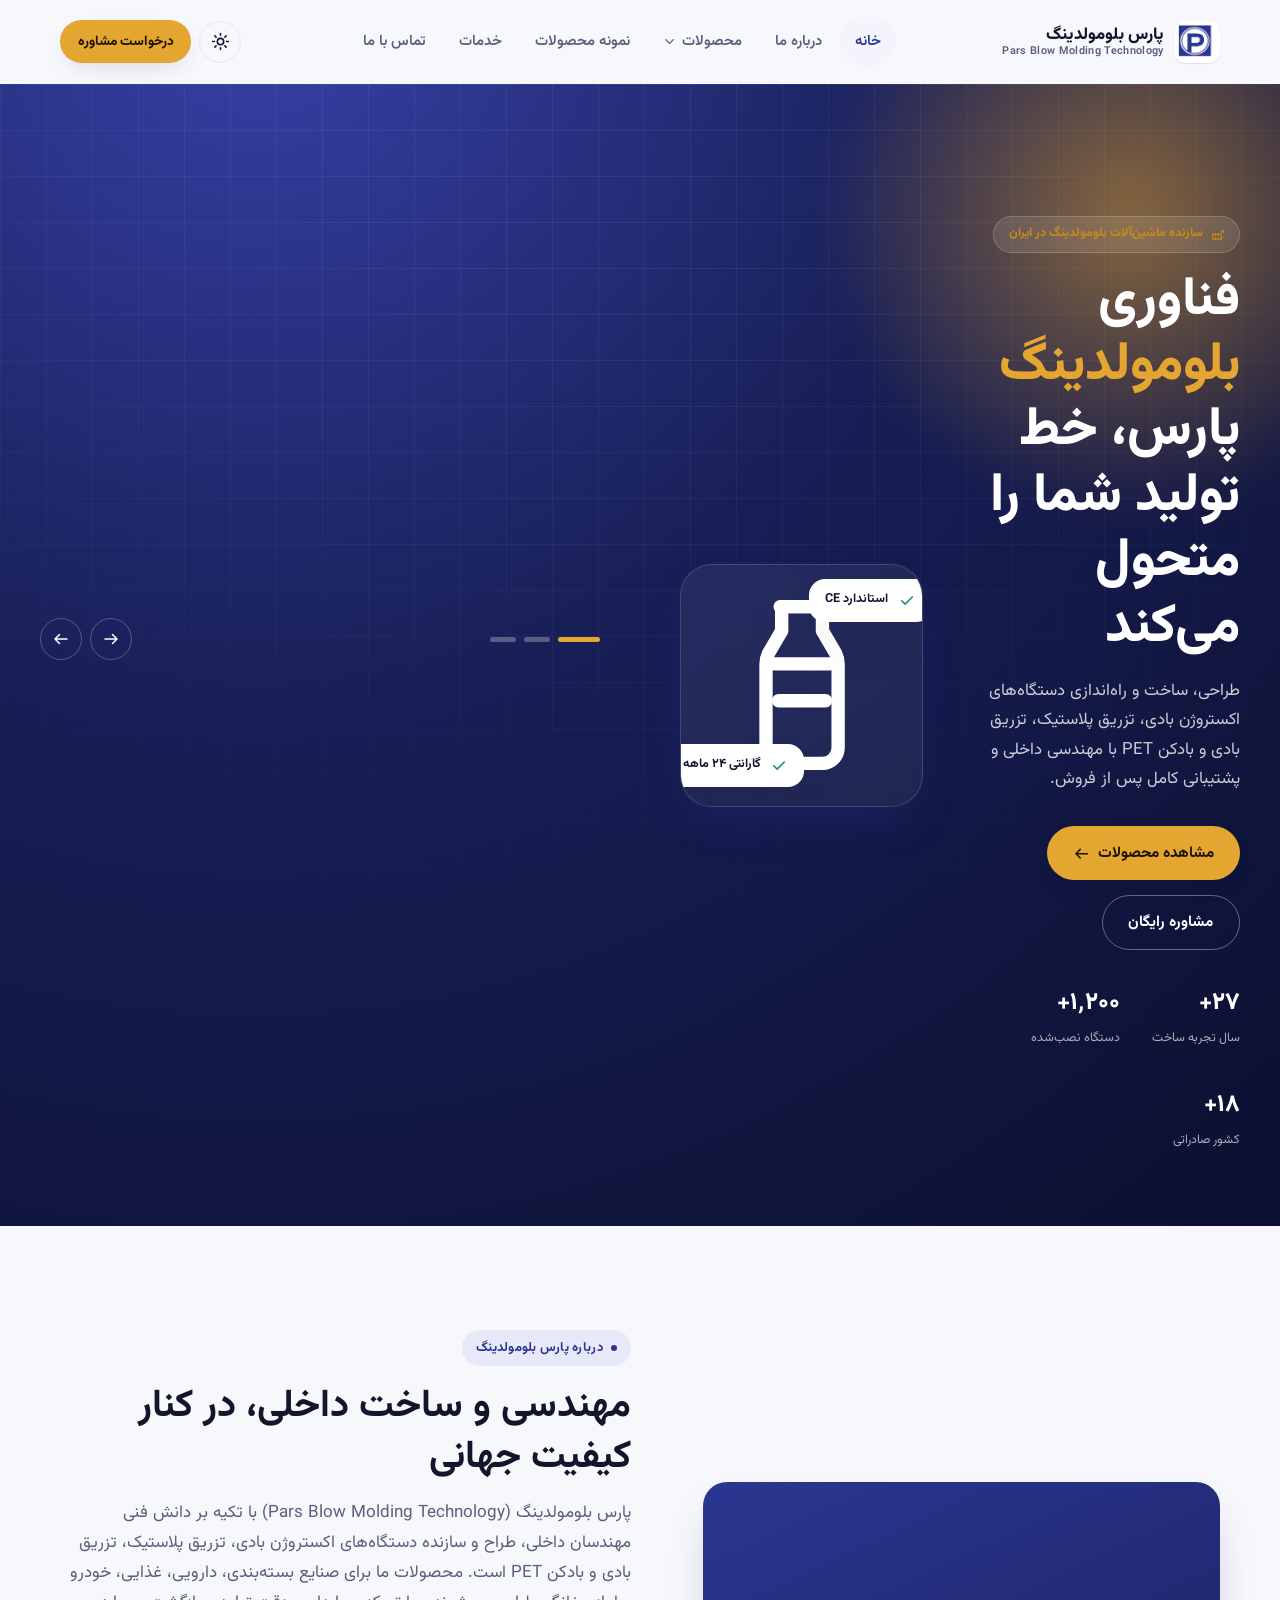
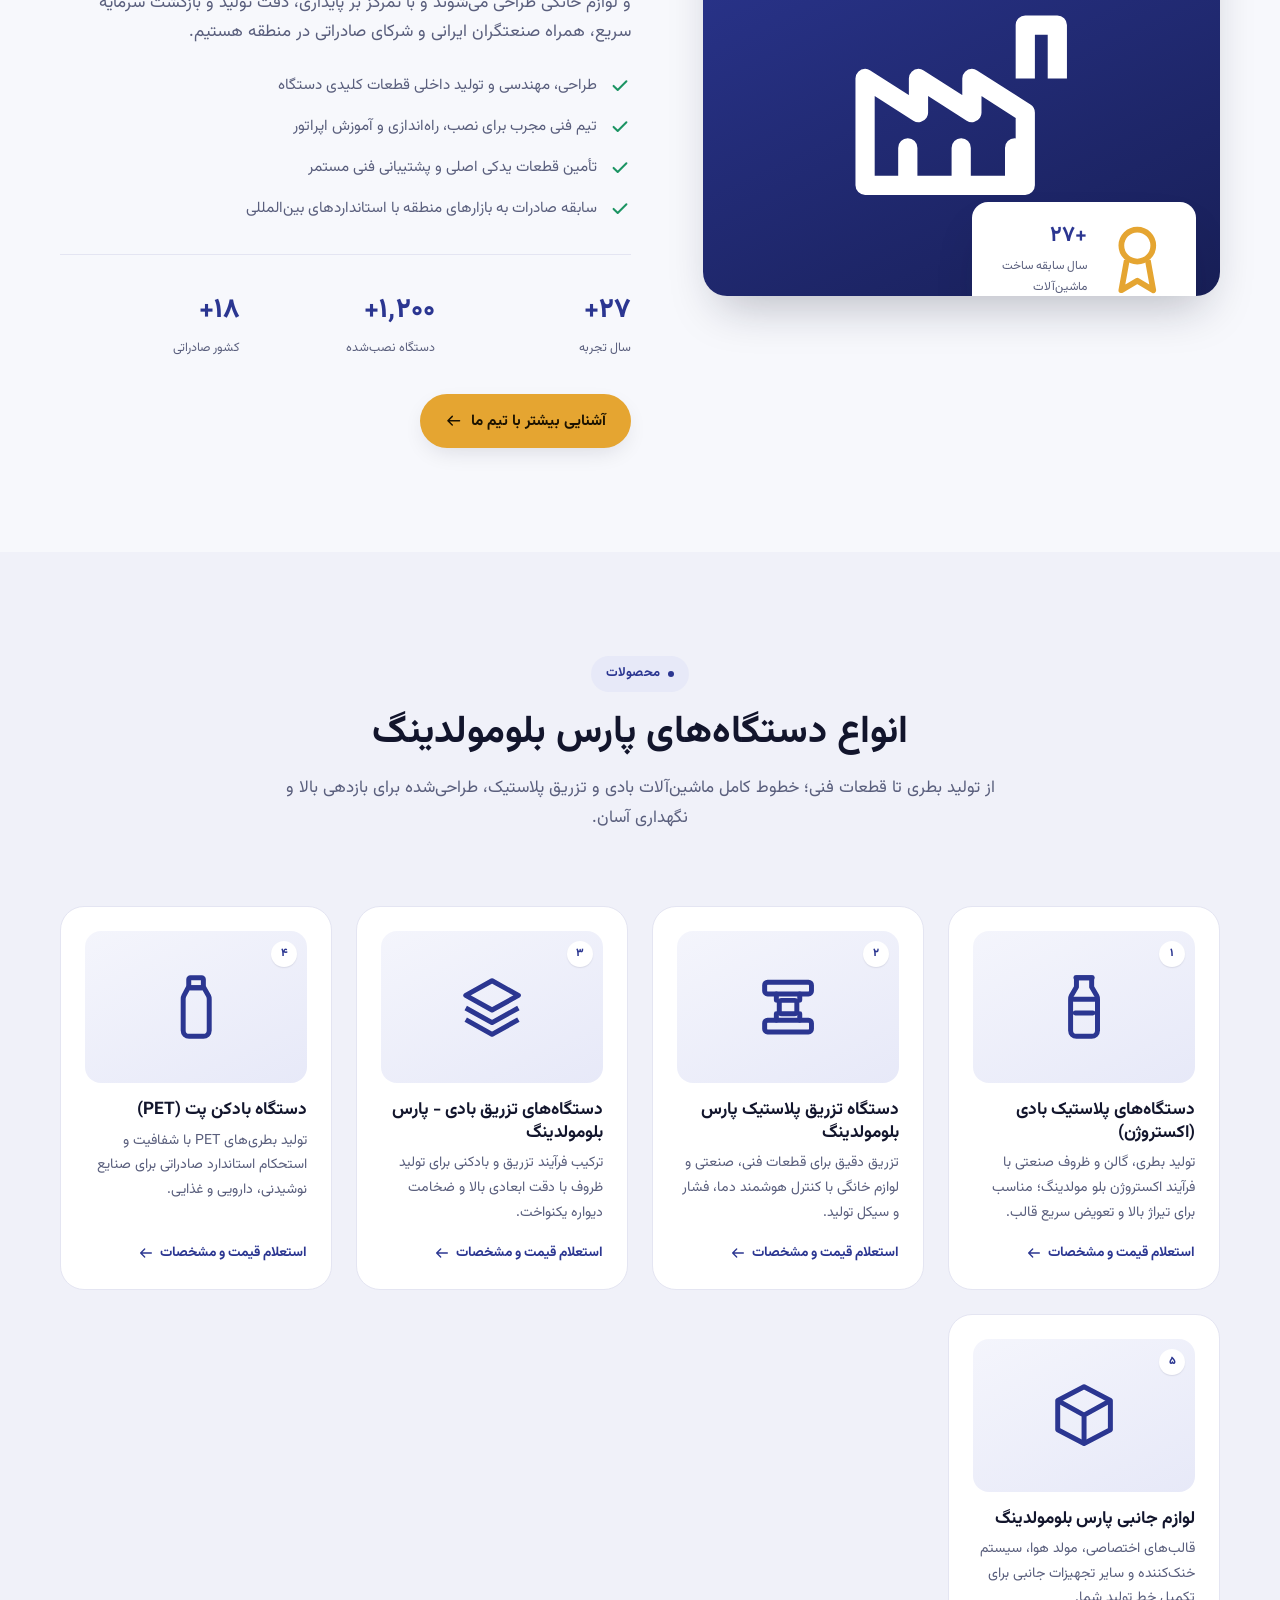
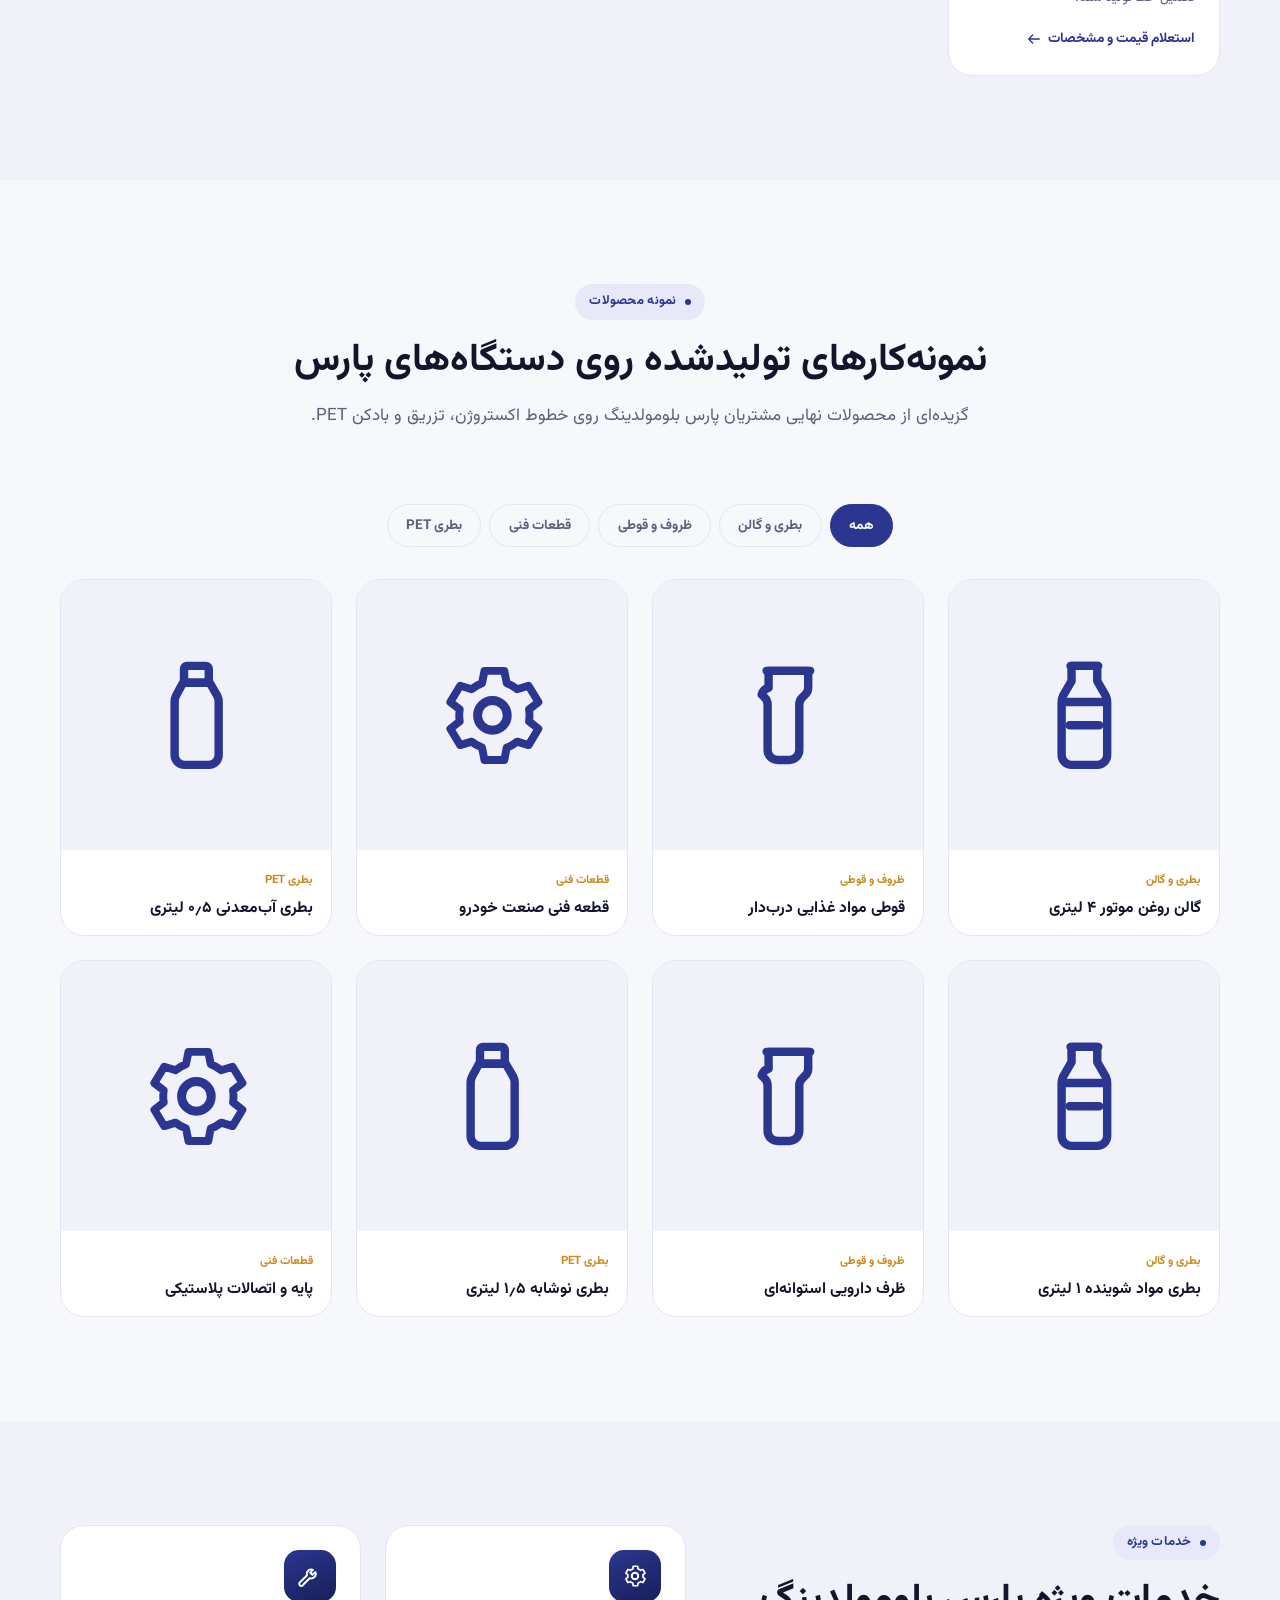
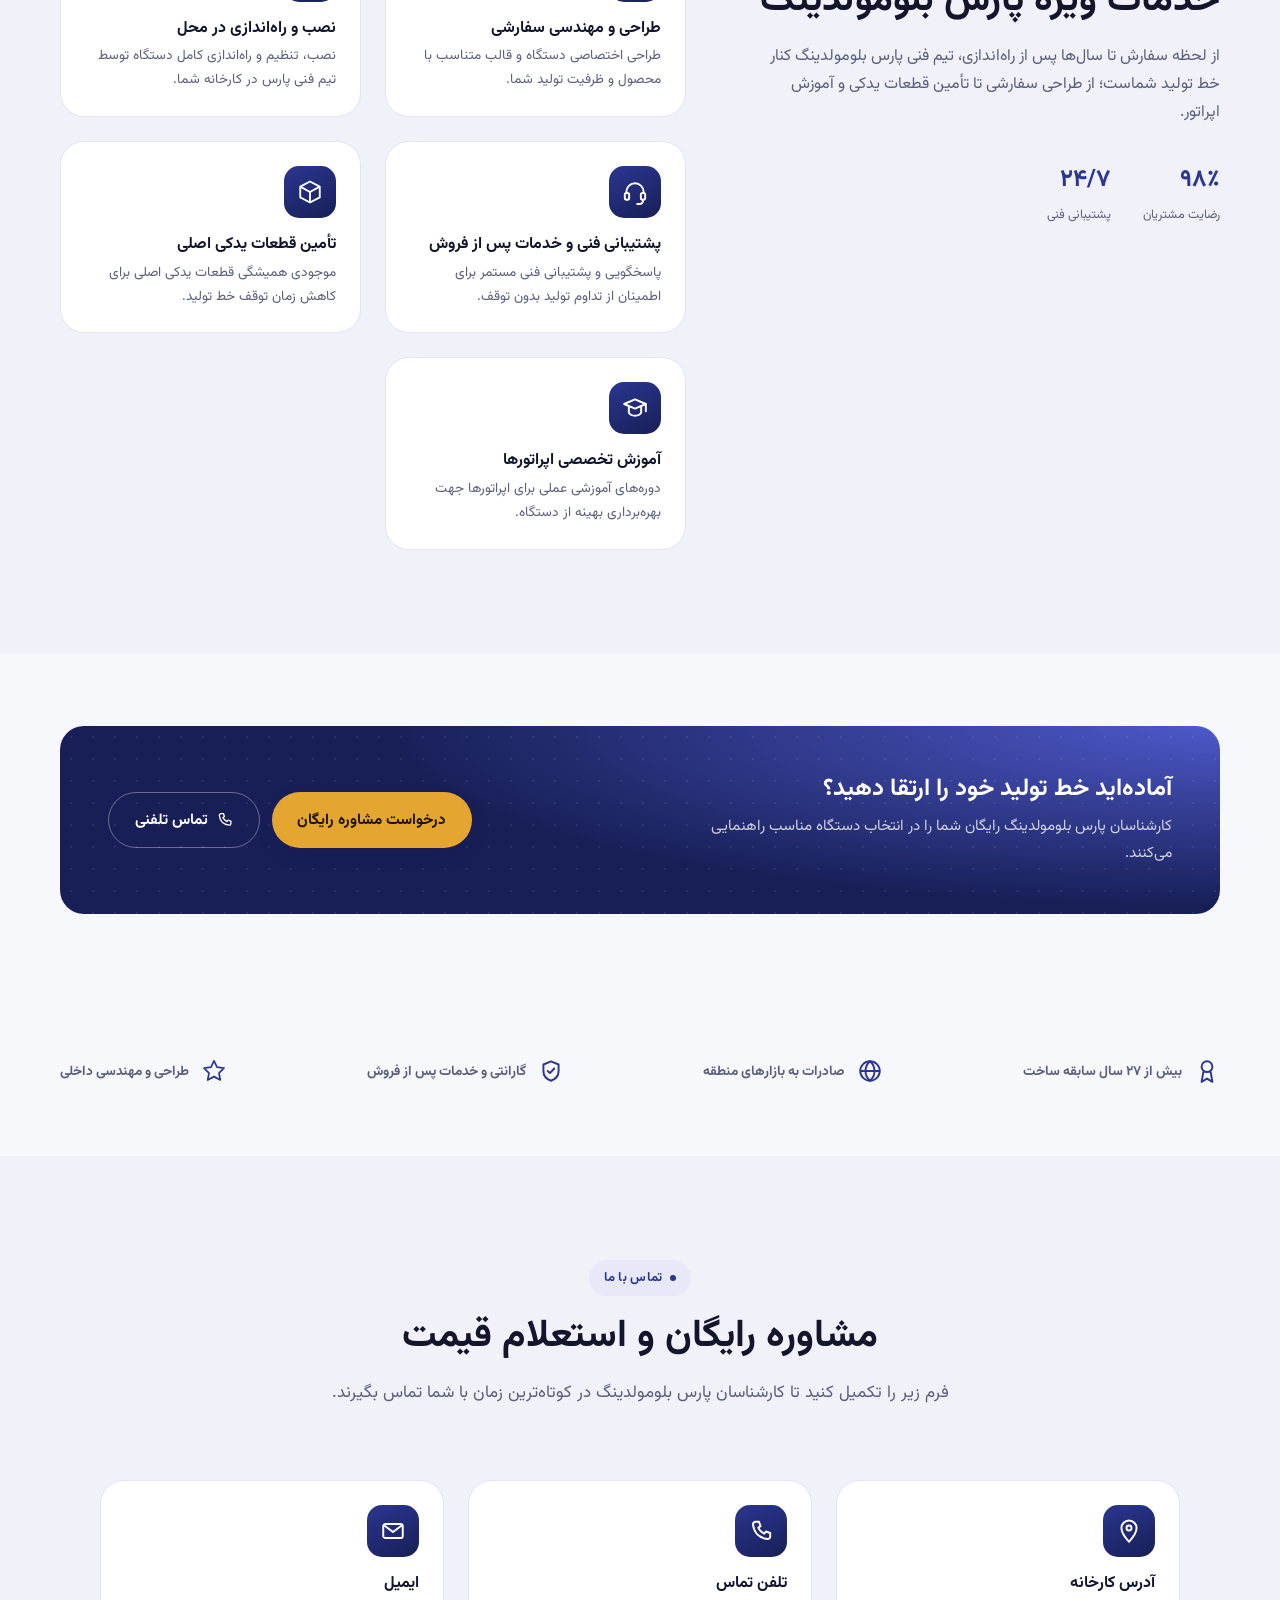
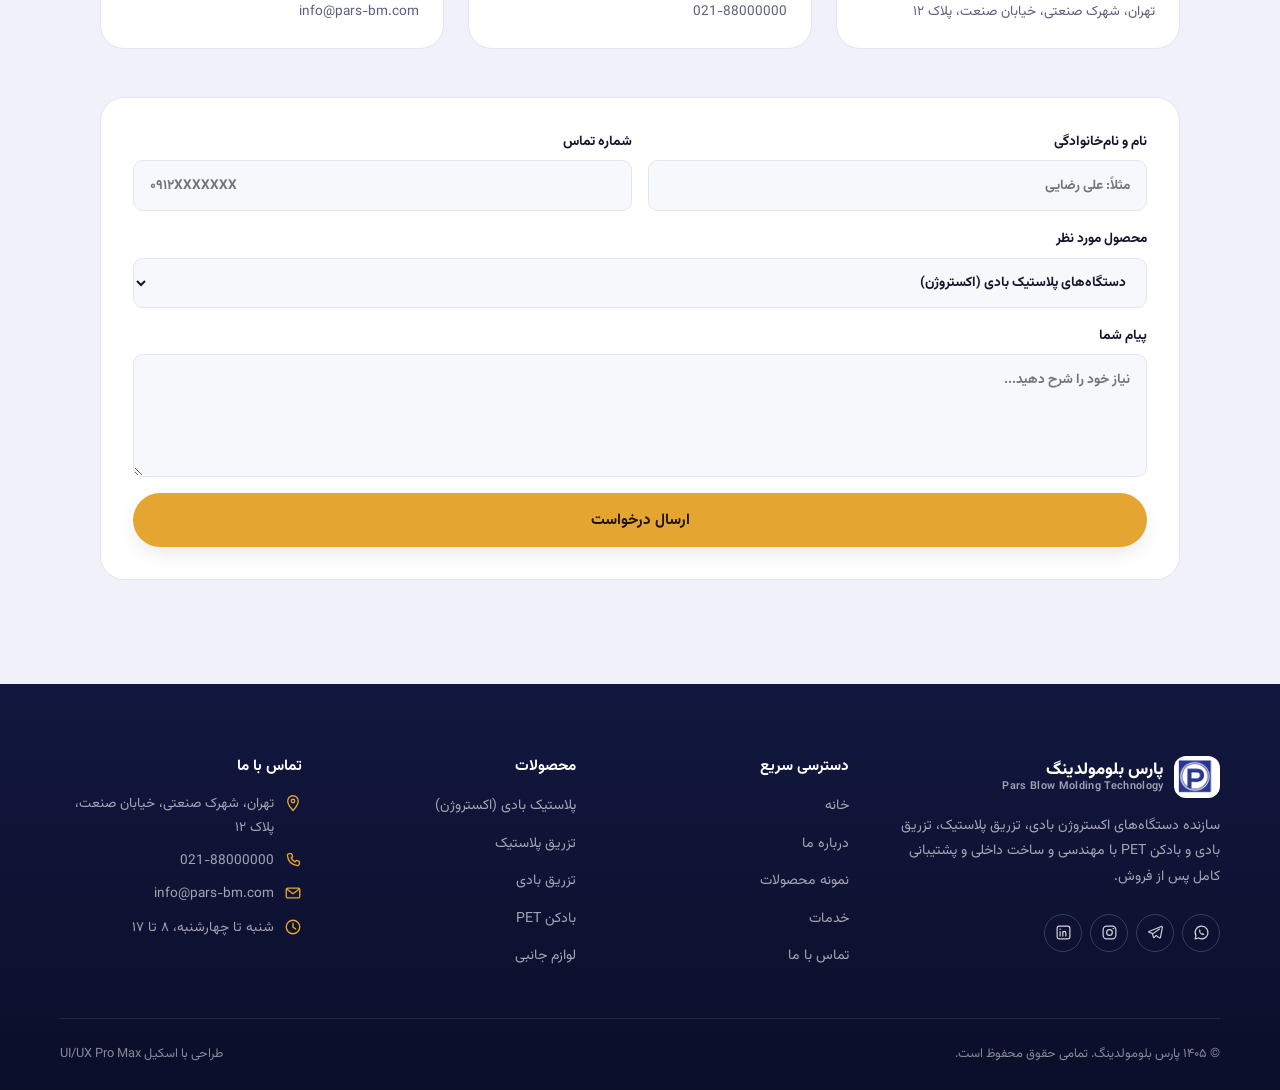
==== index.html @ ebbc3ecf "Build Pars Blow Molding corporate site with ui-ux-pro-max skill RTL corporate template for an inject" ====
<!doctype html>
<html lang="fa" dir="rtl">
<head>
<meta charset="UTF-8">
<meta name="viewport" content="width=device-width, initial-scale=1, viewport-fit=cover">
<title>پارس بلومولدینگ | سازنده دستگاه‌های تزریق و بادی پلاستیک</title>
<meta name="description" content="پارس بلومولدینگ (Pars Blow Molding Technology) سازنده دستگاه‌های اکستروژن بادی، تزریق پلاستیک، تزریق بادی، بادکن PET و لوازم جانبی برای صنایع بسته‌بندی پلاستیک.">
<meta name="theme-color" content="#f7f8fc">
<link rel="icon" type="image/png" href="assets/img/pars-icon.png">
<link rel="apple-touch-icon" href="assets/img/pars-icon.png">
<link rel="preload" as="font" href="assets/fonts/Vazirmatn-Regular.woff2" type="font/woff2" crossorigin>
<link rel="preload" as="font" href="assets/fonts/Vazirmatn-Bold.woff2" type="font/woff2" crossorigin>
<link rel="stylesheet" href="assets/css/style.css">
<script>
  try {
    var t = localStorage.getItem("pars-bm-theme");
    if (t === "dark" || t === "light") document.documentElement.setAttribute("data-theme", t);
  } catch (e) {}
</script>
</head>
<body>
<a class="skip-link" href="#main">رفتن به محتوای اصلی</a>

<!-- ============================= ICON SPRITE ============================= -->
<svg style="display:none" aria-hidden="true">
  <symbol id="i-chevron-down" viewBox="0 0 24 24"><path d="M6 9l6 6 6-6" fill="none" stroke="currentColor" stroke-width="2" stroke-linecap="round" stroke-linejoin="round"/></symbol>
  <symbol id="i-menu" viewBox="0 0 24 24"><path d="M4 6h16M4 12h16M4 18h16" fill="none" stroke="currentColor" stroke-width="2" stroke-linecap="round"/></symbol>
  <symbol id="i-close" viewBox="0 0 24 24"><path d="M6 6l12 12M18 6L6 18" fill="none" stroke="currentColor" stroke-width="2" stroke-linecap="round"/></symbol>
  <symbol id="i-sun" viewBox="0 0 24 24"><circle cx="12" cy="12" r="4" fill="none" stroke="currentColor" stroke-width="2"/><path d="M12 2v2.2M12 19.8V22M4.9 4.9l1.5 1.5M17.6 17.6l1.5 1.5M2 12h2.2M19.8 12H22M4.9 19.1l1.5-1.5M17.6 6.4l1.5-1.5" stroke="currentColor" stroke-width="2" stroke-linecap="round"/></symbol>
  <symbol id="i-moon" viewBox="0 0 24 24"><path d="M20 14.3A8.4 8.4 0 1 1 9.7 4a7 7 0 0 0 10.3 10.3z" fill="none" stroke="currentColor" stroke-width="2" stroke-linejoin="round"/></symbol>
  <symbol id="i-phone" viewBox="0 0 24 24"><path d="M7 3.5h3.2l1.3 4-2 1.6a12.5 12.5 0 0 0 5.4 5.4l1.6-2 4 1.3V17c0 1.4-1.2 2.6-2.7 2.4C10.5 18.5 5.5 13.5 4.6 6.2 4.4 4.7 5.6 3.5 7 3.5z" fill="none" stroke="currentColor" stroke-width="1.8" stroke-linecap="round" stroke-linejoin="round"/></symbol>
  <symbol id="i-mail" viewBox="0 0 24 24"><rect x="3" y="5.5" width="18" height="13" rx="2" fill="none" stroke="currentColor" stroke-width="1.8"/><path d="M4 7l8 6 8-6" fill="none" stroke="currentColor" stroke-width="1.8" stroke-linecap="round" stroke-linejoin="round"/></symbol>
  <symbol id="i-pin" viewBox="0 0 24 24"><path d="M12 22s7-7.6 7-12.7A7 7 0 0 0 5 9.3C5 14.4 12 22 12 22z" fill="none" stroke="currentColor" stroke-width="1.8" stroke-linejoin="round"/><circle cx="12" cy="9.3" r="2.3" fill="none" stroke="currentColor" stroke-width="1.8"/></symbol>
  <symbol id="i-arrow-fwd" viewBox="0 0 24 24"><path d="M20 12H4M10 6l-6 6 6 6" fill="none" stroke="currentColor" stroke-width="2" stroke-linecap="round" stroke-linejoin="round"/></symbol>
  <symbol id="i-check" viewBox="0 0 24 24"><path d="M5 13l4.5 4.5L19 8" fill="none" stroke="currentColor" stroke-width="2.2" stroke-linecap="round" stroke-linejoin="round"/></symbol>
  <symbol id="i-home" viewBox="0 0 24 24"><path d="M4 11.5 12 4l8 7.5" fill="none" stroke="currentColor" stroke-width="1.8" stroke-linecap="round" stroke-linejoin="round"/><path d="M6 10v9a1 1 0 0 0 1 1h3v-6h4v6h3a1 1 0 0 0 1-1v-9" fill="none" stroke="currentColor" stroke-width="1.8" stroke-linejoin="round"/></symbol>
  <symbol id="i-grid" viewBox="0 0 24 24"><rect x="3" y="3" width="8" height="8" rx="1.6" fill="none" stroke="currentColor" stroke-width="1.8"/><rect x="13" y="3" width="8" height="8" rx="1.6" fill="none" stroke="currentColor" stroke-width="1.8"/><rect x="3" y="13" width="8" height="8" rx="1.6" fill="none" stroke="currentColor" stroke-width="1.8"/><rect x="13" y="13" width="8" height="8" rx="1.6" fill="none" stroke="currentColor" stroke-width="1.8"/></symbol>
  <symbol id="i-gallery" viewBox="0 0 24 24"><rect x="3" y="4.5" width="18" height="15" rx="2" fill="none" stroke="currentColor" stroke-width="1.8"/><circle cx="8.5" cy="9.5" r="1.6" fill="none" stroke="currentColor" stroke-width="1.8"/><path d="M21 15.5l-5-4.5a2 2 0 0 0-2.7 0L5 19" fill="none" stroke="currentColor" stroke-width="1.8" stroke-linecap="round" stroke-linejoin="round"/></symbol>
  <symbol id="i-wrench" viewBox="0 0 24 24"><path d="M14.7 6.3a4 4 0 0 0-5.4 5l-6 6a2 2 0 1 0 2.6 2.6l6-6a4 4 0 0 0 5-5.5l-2.7 2.6-2-2 2.5-2.7z" fill="none" stroke="currentColor" stroke-width="1.8" stroke-linejoin="round"/></symbol>
  <symbol id="i-headset" viewBox="0 0 24 24"><path d="M4 13v-1a8 8 0 0 1 16 0v1" fill="none" stroke="currentColor" stroke-width="1.8" stroke-linecap="round"/><rect x="2.6" y="13" width="4" height="6.2" rx="1.6" fill="none" stroke="currentColor" stroke-width="1.8"/><rect x="17.4" y="13" width="4" height="6.2" rx="1.6" fill="none" stroke="currentColor" stroke-width="1.8"/><path d="M19.4 19.2v.8a3 3 0 0 1-3 3H14" fill="none" stroke="currentColor" stroke-width="1.8" stroke-linecap="round"/></symbol>
  <symbol id="i-shield" viewBox="0 0 24 24"><path d="M12 3.2 19 6v6c0 4.6-3 7.6-7 9-4-1.4-7-4.4-7-9V6l7-2.8z" fill="none" stroke="currentColor" stroke-width="1.8" stroke-linejoin="round"/><path d="M9 12l2 2 4-4.3" fill="none" stroke="currentColor" stroke-width="1.8" stroke-linecap="round" stroke-linejoin="round"/></symbol>
  <symbol id="i-cap" viewBox="0 0 24 24"><path d="M2 8.3 12 4l10 4.3-10 4.3-10-4.3z" fill="none" stroke="currentColor" stroke-width="1.8" stroke-linejoin="round"/><path d="M6.3 10.4V16c0 1.7 3 3.2 5.7 3.2s5.7-1.5 5.7-3.2v-5.6" fill="none" stroke="currentColor" stroke-width="1.8" stroke-linecap="round" stroke-linejoin="round"/><path d="M22 8.3V15" fill="none" stroke="currentColor" stroke-width="1.8" stroke-linecap="round"/></symbol>
  <symbol id="i-cog" viewBox="0 0 24 24"><circle cx="12" cy="12" r="3" fill="none" stroke="currentColor" stroke-width="1.8"/><path d="M19.4 13.2a7.7 7.7 0 0 0 0-2.4l1.9-1.5-2-3.3-2.3.7a7.4 7.4 0 0 0-2.1-1.2L14.4 3h-4l-.5 2.5a7.4 7.4 0 0 0-2.1 1.2l-2.3-.7-2 3.3 1.9 1.5a7.7 7.7 0 0 0 0 2.4L3.5 14.7l2 3.3 2.3-.7c.6.5 1.3.9 2.1 1.2l.5 2.5h4l.5-2.5a7.4 7.4 0 0 0 2.1-1.2l2.3.7 2-3.3-1.9-1.5z" fill="none" stroke="currentColor" stroke-width="1.6" stroke-linejoin="round"/></symbol>
  <symbol id="i-award" viewBox="0 0 24 24"><circle cx="12" cy="8" r="5" fill="none" stroke="currentColor" stroke-width="1.8"/><path d="M8.7 12.6 7 22l5-3 5 3-1.7-9.4" fill="none" stroke="currentColor" stroke-width="1.8" stroke-linejoin="round"/></symbol>
  <symbol id="i-factory" viewBox="0 0 24 24"><path d="M3 21V11l5 3.2V11l5 3.2V11l5 3.2V21H3z" fill="none" stroke="currentColor" stroke-width="1.8" stroke-linejoin="round"/><path d="M7 21v-3.5M12 21v-3.5M17 21v-3.5" fill="none" stroke="currentColor" stroke-width="1.8" stroke-linecap="round"/><path d="M18 11V6h3v5" fill="none" stroke="currentColor" stroke-width="1.8" stroke-linejoin="round"/></symbol>
  <symbol id="i-globe" viewBox="0 0 24 24"><circle cx="12" cy="12" r="9" fill="none" stroke="currentColor" stroke-width="1.8"/><path d="M3 12h18M12 3c2.7 2.4 4.2 5.6 4.2 9S14.7 18.6 12 21c-2.7-2.4-4.2-5.6-4.2-9S9.3 5.4 12 3z" fill="none" stroke="currentColor" stroke-width="1.8"/></symbol>
  <symbol id="i-star" viewBox="0 0 24 24"><path d="M12 2.6 14.8 8.5 21.2 9.4 16.6 13.9 17.8 20.3 12 17.2 6.2 20.3 7.4 13.9 2.8 9.4 9.2 8.5 12 2.6Z" fill="none" stroke="currentColor" stroke-width="1.6" stroke-linejoin="round"/></symbol>
  <symbol id="i-arrow-up" viewBox="0 0 24 24"><path d="M12 19V5M5 12l7-7 7 7" fill="none" stroke="currentColor" stroke-width="2" stroke-linecap="round" stroke-linejoin="round"/></symbol>
  <symbol id="i-bottle" viewBox="0 0 24 24"><path d="M9.4 2h5.2v3.1l1.7 2.9c.2.4.3.8.3 1.3V20a2 2 0 0 1-2 2h-5.2a2 2 0 0 1-2-2V9.3c0-.5.1-.9.3-1.3l1.7-2.9V2Z" fill="none" stroke="currentColor" stroke-width="1.7" stroke-linejoin="round"/><path d="M9.2 2h5.6M8.4 9.3h7.2M9 14h6" fill="none" stroke="currentColor" stroke-width="1.7" stroke-linecap="round"/></symbol>
  <symbol id="i-press" viewBox="0 0 24 24"><rect x="4" y="3.5" width="16" height="4" rx="1" fill="none" stroke="currentColor" stroke-width="1.7"/><rect x="4" y="16.5" width="16" height="4" rx="1" fill="none" stroke="currentColor" stroke-width="1.7"/><path d="M8 7.5v2.2M16 7.5v2.2M8 14.3v2.2M16 14.3v2.2" stroke="currentColor" stroke-width="1.7" stroke-linecap="round"/><rect x="9" y="9.7" width="6" height="4.6" rx="0.8" fill="none" stroke="currentColor" stroke-width="1.7"/></symbol>
  <symbol id="i-layers" viewBox="0 0 24 24"><path d="M12 3 21 8l-9 5-9-5 9-5Z" fill="none" stroke="currentColor" stroke-width="1.7" stroke-linejoin="round"/><path d="M3 12.3 12 17.3l9-5" fill="none" stroke="currentColor" stroke-width="1.7" stroke-linejoin="round"/><path d="M3 16.3 12 21.3l9-5" fill="none" stroke="currentColor" stroke-width="1.7" stroke-linejoin="round"/></symbol>
  <symbol id="i-box" viewBox="0 0 24 24"><path d="M12 2.3 21 7v10l-9 4.7L3 17V7l9-4.7Z" fill="none" stroke="currentColor" stroke-width="1.7" stroke-linejoin="round"/><path d="M3.5 7.3 12 12l8.5-4.7M12 12v9.4" fill="none" stroke="currentColor" stroke-width="1.7" stroke-linejoin="round"/></symbol>
  <symbol id="i-jar" viewBox="0 0 24 24"><path d="M8 3h8v3.4a2 2 0 0 1-.6 1.4l-.6.6a2 2 0 0 0-.6 1.4V19a2 2 0 0 1-2 2h-2.4a2 2 0 0 1-2-2V9.8a2 2 0 0 0-.6-1.4l-.6-.6A2 2 0 0 1 8 6.4V3Z" fill="none" stroke="currentColor" stroke-width="1.7" stroke-linejoin="round"/><path d="M7.6 3h8.8" stroke="currentColor" stroke-width="1.7" stroke-linecap="round"/></symbol>
  <symbol id="i-cap-bottle" viewBox="0 0 24 24"><rect x="9.5" y="2" width="5" height="3.4" rx="0.6" fill="none" stroke="currentColor" stroke-width="1.7"/><path d="M9.3 5.4h5.4l1.5 2.6c.2.4.3.8.3 1.2V20a2 2 0 0 1-2 2h-4.9a2 2 0 0 1-2-2V9.2c0-.4.1-.8.3-1.2l1.4-2.6Z" fill="none" stroke="currentColor" stroke-width="1.7" stroke-linejoin="round"/></symbol>
  <symbol id="i-whatsapp" viewBox="0 0 24 24"><path d="M12 3a9 9 0 0 0-7.8 13.5L3 21l4.7-1.2A9 9 0 1 0 12 3Z" fill="none" stroke="currentColor" stroke-width="1.7" stroke-linejoin="round"/><path d="M8.3 8.2c.2-.5.4-.5.7-.5h.5c.2 0 .4 0 .5.4l.7 1.5c.1.2.1.4 0 .6l-.5.6c-.1.2-.1.4 0 .6.4.7 1.3 1.6 2 2 .2.1.4.1.6 0l.6-.5c.2-.1.4-.1.6 0l1.5.7c.3.1.4.3.4.5v.5c0 .3-.1.5-.5.7-.6.3-1.5.5-2.7-.1-1.4-.7-3-2.3-3.7-3.7-.6-1.2-.4-2.1-.1-2.7Z" fill="currentColor" stroke="none"/></symbol>
  <symbol id="i-telegram" viewBox="0 0 24 24"><path d="M21 3.3 2.8 10.6c-.6.2-.6.9 0 1.1l4.6 1.5 1.7 5.6c.2.6.9.7 1.3.2l2.5-2.8 4.6 3.4c.5.4 1.2.1 1.4-.5l2.8-14.3c.1-.6-.5-1-1.1-.8Z" fill="none" stroke="currentColor" stroke-width="1.6" stroke-linejoin="round"/><path d="M8.9 13.2 17.6 7" fill="none" stroke="currentColor" stroke-width="1.6" stroke-linecap="round"/></symbol>
  <symbol id="i-instagram" viewBox="0 0 24 24"><rect x="3" y="3" width="18" height="18" rx="5" fill="none" stroke="currentColor" stroke-width="1.7"/><circle cx="12" cy="12" r="4" fill="none" stroke="currentColor" stroke-width="1.7"/><circle cx="17.6" cy="6.4" r="1.1" fill="currentColor" stroke="none"/></symbol>
  <symbol id="i-linkedin" viewBox="0 0 24 24"><rect x="3" y="3" width="18" height="18" rx="3" fill="none" stroke="currentColor" stroke-width="1.7"/><circle cx="7.2" cy="7.5" r="1.1" fill="currentColor" stroke="none"/><path d="M7.2 10.7V17M11 17v-4.3c0-1.4.9-2.4 2.2-2.4 1.3 0 2.1 1 2.1 2.4V17M11 10.7V17" fill="none" stroke="currentColor" stroke-width="1.7" stroke-linecap="round" stroke-linejoin="round"/></symbol>
  <symbol id="i-clock" viewBox="0 0 24 24"><circle cx="12" cy="12" r="9" fill="none" stroke="currentColor" stroke-width="1.8"/><path d="M12 7v5.3l3.6 2.1" fill="none" stroke="currentColor" stroke-width="1.8" stroke-linecap="round" stroke-linejoin="round"/></symbol>
</svg>

<!-- ============================= HEADER ============================= -->
<header class="site-header">
  <div class="container">
    <a class="brand" href="#home" aria-label="پارس بلومولدینگ - بازگشت به خانه">
      <span class="brand__mark"><img src="assets/img/pars-icon.png" alt="نماد پارس بلومولدینگ" width="38" height="34"></span>
      <span class="brand__type">
        <strong>پارس بلومولدینگ</strong>
        <span>Pars Blow Molding Technology</span>
      </span>
    </a>

    <nav aria-label="ناوبری اصلی">
      <ul class="nav-desktop">
        <li><a class="nav-link is-active" href="#home">خانه</a></li>
        <li><a class="nav-link" href="#about">درباره ما</a></li>
        <li class="nav-item--has-menu">
          <a class="nav-link" href="#products" aria-haspopup="true">
            محصولات <svg class="i" width="15" height="15"><use href="#i-chevron-down"/></svg>
          </a>
          <div class="mega">
            <a class="mega__item" href="#p-extrusion">
              <span class="mega__icon"><svg width="20" height="20"><use href="#i-bottle"/></svg></span>
              <span><strong>دستگاه‌های پلاستیک بادی (اکستروژن)</strong><p>تولید بطری و ظروف با فرآیند اکستروژن بلو مولدینگ</p></span>
            </a>
            <a class="mega__item" href="#p-injection">
              <span class="mega__icon"><svg width="20" height="20"><use href="#i-press"/></svg></span>
              <span><strong>دستگاه تزریق پلاستیک</strong><p>تزریق دقیق برای قطعات فنی و صنعتی</p></span>
            </a>
            <a class="mega__item" href="#p-injection-blow">
              <span class="mega__icon"><svg width="20" height="20"><use href="#i-layers"/></svg></span>
              <span><strong>دستگاه‌های تزریق بادی</strong><p>ترکیب تزریق و بادکنی برای ظروف دقیق</p></span>
            </a>
            <a class="mega__item" href="#p-pet">
              <span class="mega__icon"><svg width="20" height="20"><use href="#i-cap-bottle"/></svg></span>
              <span><strong>دستگاه بادکن PET</strong><p>تولید بطری‌های PET با کیفیت صادراتی</p></span>
            </a>
            <a class="mega__item" href="#p-accessories" style="grid-column: 1 / -1;">
              <span class="mega__icon"><svg width="20" height="20"><use href="#i-box"/></svg></span>
              <span><strong>لوازم جانبی پارس بلومولدینگ</strong><p>قالب، مولد و تجهیزات جانبی خط تولید</p></span>
            </a>
          </div>
        </li>
        <li><a class="nav-link" href="#samples">نمونه محصولات</a></li>
        <li><a class="nav-link" href="#services">خدمات</a></li>
        <li><a class="nav-link" href="#contact">تماس با ما</a></li>
      </ul>
    </nav>

    <div class="header-actions">
      <button class="icon-btn theme-toggle" data-theme-toggle aria-label="تغییر حالت روشن و تاریک">
        <svg class="icon-sun" width="19" height="19"><use href="#i-sun"/></svg>
        <svg class="icon-moon" width="19" height="19"><use href="#i-moon"/></svg>
      </button>
      <a class="btn btn--primary btn--sm header-cta" href="#contact">درخواست مشاوره</a>
      <button class="icon-btn nav-toggle" data-drawer-open aria-label="باز کردن منو" aria-expanded="false">
        <svg width="20" height="20"><use href="#i-menu"/></svg>
      </button>
    </div>
  </div>
</header>

<!-- ============================= MOBILE DRAWER ============================= -->
<div class="mobile-drawer" data-drawer>
  <div class="mobile-drawer__scrim" data-drawer-close></div>
  <div class="mobile-drawer__panel" role="dialog" aria-modal="true" aria-label="منوی موبایل">
    <div class="mobile-drawer__head">
      <span class="brand">
        <span class="brand__mark"><img src="assets/img/pars-icon.png" alt="" width="32" height="28"></span>
        <span class="brand__type"><strong>پارس بلومولدینگ</strong></span>
      </span>
      <button class="icon-btn" data-drawer-close aria-label="بستن منو"><svg width="18" height="18"><use href="#i-close"/></svg></button>
    </div>

    <ul class="mobile-nav-list">
      <li><a href="#home">خانه</a></li>
      <li><a href="#about">درباره ما</a></li>
      <li class="mobile-accordion">
        <button class="mobile-accordion__trigger" aria-expanded="false">
          محصولات <svg width="16" height="16"><use href="#i-chevron-down"/></svg>
        </button>
        <div class="mobile-accordion__panel">
          <ul>
            <li><a href="#p-extrusion">دستگاه‌های پلاستیک بادی (اکستروژن)</a></li>
            <li><a href="#p-injection">دستگاه تزریق پلاستیک</a></li>
            <li><a href="#p-injection-blow">دستگاه‌های تزریق بادی</a></li>
            <li><a href="#p-pet">دستگاه بادکن PET</a></li>
            <li><a href="#p-accessories">لوازم جانبی</a></li>
          </ul>
        </div>
      </li>
      <li><a href="#samples">نمونه محصولات</a></li>
      <li><a href="#services">خدمات</a></li>
      <li><a href="#contact">تماس با ما</a></li>
    </ul>

    <div class="mobile-drawer__foot">
      <a class="btn btn--primary btn--block" href="#contact">درخواست مشاوره</a>
      <div class="mobile-contact-row"><svg width="16" height="16"><use href="#i-phone"/></svg> ۰۲۱-۸۸۰۰۰۰۰۰</div>
      <div class="mobile-contact-row"><svg width="16" height="16"><use href="#i-mail"/></svg> info@pars-bm.com</div>
    </div>
  </div>
</div>

<div class="page-shell">
<main id="main">

  <!-- ============================= HERO SLIDER ============================= -->
  <section id="home" class="hero" data-hero-slider aria-roledescription="اسلایدر" aria-label="معرفی پارس بلومولدینگ">
    <div class="hero__grid" aria-hidden="true"></div>
    <div class="hero__glow" aria-hidden="true"></div>

    <div class="container">
      <div class="hero__slides">

        <div class="hero__slide is-active">
          <div class="hero__inner">
            <div>
              <span class="hero__tag"><svg width="14" height="14"><use href="#i-factory"/></svg> سازنده ماشین‌آلات بلومولدینگ در ایران</span>
              <h1 class="hero__title">فناوری <em>بلومولدینگ</em> پارس، خط تولید شما را متحول می‌کند</h1>
              <p class="hero__desc">طراحی، ساخت و راه‌اندازی دستگاه‌های اکستروژن بادی، تزریق پلاستیک، تزریق بادی و بادکن PET با مهندسی داخلی و پشتیبانی کامل پس از فروش.</p>
              <div class="hero__actions">
                <a class="btn btn--primary" href="#products">مشاهده محصولات <svg width="16" height="16"><use href="#i-arrow-fwd"/></svg></a>
                <a class="btn btn--ghost btn--on-dark" href="#contact">مشاوره رایگان</a>
              </div>
              <div class="hero__stats">
                <div><strong data-counter="27" data-counter-suffix="+">۰</strong><span>سال تجربه ساخت</span></div>
                <div><strong data-counter="1200" data-counter-suffix="+">۰</strong><span>دستگاه نصب‌شده</span></div>
                <div><strong data-counter="18" data-counter-suffix="+">۰</strong><span>کشور صادراتی</span></div>
              </div>
            </div>
            <div class="hero__visual">
              <div class="hero__art">
                <svg viewBox="0 0 24 24" style="color:#fff"><use href="#i-bottle"/></svg>
                <span class="hero__chip hero__chip--a"><svg width="18" height="18"><use href="#i-check"/></svg> استاندارد CE</span>
                <span class="hero__chip hero__chip--b"><svg width="18" height="18"><use href="#i-check"/></svg> گارانتی ۲۴ ماهه</span>
              </div>
            </div>
          </div>
        </div>

        <div class="hero__slide">
          <div class="hero__inner">
            <div>
              <span class="hero__tag"><svg width="14" height="14"><use href="#i-press"/></svg> دقت بالا در تزریق پلاستیک</span>
              <h1 class="hero__title">دستگاه‌های <em>تزریق پلاستیک</em> با دقت و بازدهی صنعتی</h1>
              <p class="hero__desc">تولید انواع قطعات فنی و صنعتی با دستگاه‌های تزریق پارس بلومولدینگ؛ کنترل هوشمند، مصرف انرژی بهینه و کیفیت تکرارپذیر در هر سیکل.</p>
              <div class="hero__actions">
                <a class="btn btn--primary" href="#p-injection">جزئیات دستگاه تزریق <svg width="16" height="16"><use href="#i-arrow-fwd"/></svg></a>
                <a class="btn btn--ghost btn--on-dark" href="#contact">تماس با کارشناسان</a>
              </div>
              <div class="hero__stats">
                <div><strong data-counter="35" data-counter-suffix="+">۰</strong><span>نوع قالب پشتیبانی‌شده</span></div>
                <div><strong data-counter="99" data-counter-suffix="٪">۰</strong><span>دقت تکرار تولید</span></div>
                <div><strong data-counter="24" data-counter-suffix="/۷">۰</strong><span>پشتیبانی فنی</span></div>
              </div>
            </div>
            <div class="hero__visual">
              <div class="hero__art">
                <svg viewBox="0 0 24 24" style="color:#fff"><use href="#i-press"/></svg>
                <span class="hero__chip hero__chip--a"><svg width="18" height="18"><use href="#i-check"/></svg> کنترل PLC</span>
                <span class="hero__chip hero__chip--b"><svg width="18" height="18"><use href="#i-check"/></svg> مهندسی داخلی</span>
              </div>
            </div>
          </div>
        </div>

        <div class="hero__slide">
          <div class="hero__inner">
            <div>
              <span class="hero__tag"><svg width="14" height="14"><use href="#i-cap-bottle"/></svg> استاندارد صادراتی PET</span>
              <h1 class="hero__title">دستگاه‌های <em>بادکن PET</em> برای بسته‌بندی مدرن</h1>
              <p class="hero__desc">تولید بطری‌های آب‌معدنی، نوشیدنی و مواد غذایی با شفافیت بالا، سرعت تولید بالا و مصرف بهینه پریفرم روی خطوط بادکن PET پارس.</p>
              <div class="hero__actions">
                <a class="btn btn--primary" href="#p-pet">جزئیات بادکن PET <svg width="16" height="16"><use href="#i-arrow-fwd"/></svg></a>
                <a class="btn btn--ghost btn--on-dark" href="#samples">نمونه محصولات</a>
              </div>
              <div class="hero__stats">
                <div><strong data-counter="8" data-counter-suffix="">۰</strong><span>کویته تا لیتر</span></div>
                <div><strong data-counter="12000" data-counter-suffix="+">۰</strong><span>بطری در ساعت</span></div>
                <div><strong data-counter="18" data-counter-suffix="+">۰</strong><span>پروژه صادراتی</span></div>
              </div>
            </div>
            <div class="hero__visual">
              <div class="hero__art">
                <svg viewBox="0 0 24 24" style="color:#fff"><use href="#i-cap-bottle"/></svg>
                <span class="hero__chip hero__chip--a"><svg width="18" height="18"><use href="#i-check"/></svg> سرعت بالا</span>
                <span class="hero__chip hero__chip--b"><svg width="18" height="18"><use href="#i-check"/></svg> شفافیت بهینه</span>
              </div>
            </div>
          </div>
        </div>

      </div>
    </div>

    <div class="container hero__controls">
      <div class="hero__dots" data-hero-dots role="tablist" aria-label="انتخاب اسلاید"></div>
      <div class="hero__arrows">
        <button type="button" data-hero-prev aria-label="اسلاید قبلی" style="transform:scaleX(-1)"><svg width="18" height="18"><use href="#i-arrow-fwd"/></svg></button>
        <button type="button" data-hero-next aria-label="اسلاید بعدی"><svg width="18" height="18"><use href="#i-arrow-fwd"/></svg></button>
      </div>
    </div>
  </section>

  <!-- ============================= ABOUT ============================= -->
  <section id="about" class="section">
    <div class="container about">
      <div class="about__visual" data-reveal>
        <svg viewBox="0 0 24 24" style="color:#fff"><use href="#i-factory"/></svg>
        <div class="about__badge">
          <svg width="30" height="30" style="color:var(--color-accent)"><use href="#i-award"/></svg>
          <span><strong>+۲۷</strong><span>سال سابقه ساخت ماشین‌آلات</span></span>
        </div>
      </div>
      <div data-reveal>
        <span class="eyebrow">درباره پارس بلومولدینگ</span>
        <h2 class="section-title">مهندسی و ساخت داخلی، در کنار کیفیت جهانی</h2>
        <p class="section-desc">
          پارس بلومولدینگ (Pars Blow Molding Technology) با تکیه بر دانش فنی مهندسان داخلی، طراح و سازنده دستگاه‌های
          اکستروژن بادی، تزریق پلاستیک، تزریق بادی و بادکن PET است. محصولات ما برای صنایع بسته‌بندی، دارویی، غذایی،
          خودرو و لوازم خانگی طراحی می‌شوند و با تمرکز بر پایداری، دقت تولید و بازگشت سرمایه سریع، همراه صنعتگران
          ایرانی و شرکای صادراتی در منطقه هستیم.
        </p>
        <ul class="about__list">
          <li><svg width="22" height="22"><use href="#i-check"/></svg> طراحی، مهندسی و تولید داخلی قطعات کلیدی دستگاه</li>
          <li><svg width="22" height="22"><use href="#i-check"/></svg> تیم فنی مجرب برای نصب، راه‌اندازی و آموزش اپراتور</li>
          <li><svg width="22" height="22"><use href="#i-check"/></svg> تأمین قطعات یدکی اصلی و پشتیبانی فنی مستمر</li>
          <li><svg width="22" height="22"><use href="#i-check"/></svg> سابقه صادرات به بازارهای منطقه با استانداردهای بین‌المللی</li>
        </ul>
        <div class="about__stats">
          <div><strong data-counter="27" data-counter-suffix="+">۰</strong><span>سال تجربه</span></div>
          <div><strong data-counter="1200" data-counter-suffix="+">۰</strong><span>دستگاه نصب‌شده</span></div>
          <div><strong data-counter="18" data-counter-suffix="+">۰</strong><span>کشور صادراتی</span></div>
        </div>
        <div style="margin-top:var(--space-lg)">
          <a class="btn btn--primary" href="#contact">آشنایی بیشتر با تیم ما <svg width="16" height="16"><use href="#i-arrow-fwd"/></svg></a>
        </div>
      </div>
    </div>
  </section>

  <!-- ============================= PRODUCTS ============================= -->
  <section id="products" class="section section-bg-alt">
    <div class="container">
      <div class="section-head" data-reveal>
        <span class="eyebrow">محصولات</span>
        <h2 class="section-title">انواع دستگاه‌های پارس بلومولدینگ</h2>
        <p class="section-desc">از تولید بطری تا قطعات فنی؛ خطوط کامل ماشین‌آلات بادی و تزریق پلاستیک، طراحی‌شده برای بازدهی بالا و نگهداری آسان.</p>
      </div>

      <div class="product-grid" data-reveal-group>
        <article class="product-card" id="p-extrusion" data-reveal>
          <div class="product-card__art"><span class="product-card__num">۱</span><svg viewBox="0 0 24 24"><use href="#i-bottle"/></svg></div>
          <h3>دستگاه‌های پلاستیک بادی (اکستروژن)</h3>
          <p>تولید بطری، گالن و ظروف صنعتی با فرآیند اکستروژن بلو مولدینگ؛ مناسب برای تیراژ بالا و تعویض سریع قالب.</p>
          <a class="product-card__link" href="#contact">استعلام قیمت و مشخصات <svg width="16" height="16"><use href="#i-arrow-fwd"/></svg></a>
        </article>

        <article class="product-card" id="p-injection" data-reveal>
          <div class="product-card__art"><span class="product-card__num">۲</span><svg viewBox="0 0 24 24"><use href="#i-press"/></svg></div>
          <h3>دستگاه تزریق پلاستیک پارس بلومولدینگ</h3>
          <p>تزریق دقیق برای قطعات فنی، صنعتی و لوازم خانگی با کنترل هوشمند دما، فشار و سیکل تولید.</p>
          <a class="product-card__link" href="#contact">استعلام قیمت و مشخصات <svg width="16" height="16"><use href="#i-arrow-fwd"/></svg></a>
        </article>

        <article class="product-card" id="p-injection-blow" data-reveal>
          <div class="product-card__art"><span class="product-card__num">۳</span><svg viewBox="0 0 24 24"><use href="#i-layers"/></svg></div>
          <h3>دستگاه‌های تزریق بادی - پارس بلومولدینگ</h3>
          <p>ترکیب فرآیند تزریق و بادکنی برای تولید ظروف با دقت ابعادی بالا و ضخامت دیواره یکنواخت.</p>
          <a class="product-card__link" href="#contact">استعلام قیمت و مشخصات <svg width="16" height="16"><use href="#i-arrow-fwd"/></svg></a>
        </article>

        <article class="product-card" id="p-pet" data-reveal>
          <div class="product-card__art"><span class="product-card__num">۴</span><svg viewBox="0 0 24 24"><use href="#i-cap-bottle"/></svg></div>
          <h3>دستگاه بادکن پت (PET)</h3>
          <p>تولید بطری‌های PET با شفافیت و استحکام استاندارد صادراتی برای صنایع نوشیدنی، دارویی و غذایی.</p>
          <a class="product-card__link" href="#contact">استعلام قیمت و مشخصات <svg width="16" height="16"><use href="#i-arrow-fwd"/></svg></a>
        </article>

        <article class="product-card" id="p-accessories" data-reveal>
          <div class="product-card__art"><span class="product-card__num">۵</span><svg viewBox="0 0 24 24"><use href="#i-box"/></svg></div>
          <h3>لوازم جانبی پارس بلومولدینگ</h3>
          <p>قالب‌های اختصاصی، مولد هوا، سیستم خنک‌کننده و سایر تجهیزات جانبی برای تکمیل خط تولید شما.</p>
          <a class="product-card__link" href="#contact">استعلام قیمت و مشخصات <svg width="16" height="16"><use href="#i-arrow-fwd"/></svg></a>
        </article>
      </div>
    </div>
  </section>

  <!-- ============================= PRODUCT SAMPLES ============================= -->
  <section id="samples" class="section">
    <div class="container">
      <div class="section-head" data-reveal>
        <span class="eyebrow">نمونه محصولات</span>
        <h2 class="section-title">نمونه‌کارهای تولیدشده روی دستگاه‌های پارس</h2>
        <p class="section-desc">گزیده‌ای از محصولات نهایی مشتریان پارس بلومولدینگ روی خطوط اکستروژن، تزریق و بادکن PET.</p>
      </div>

      <div class="filter-tabs" role="tablist" aria-label="فیلتر نمونه محصولات">
        <button type="button" class="is-active" data-filter="all">همه</button>
        <button type="button" data-filter="bottle">بطری و گالن</button>
        <button type="button" data-filter="jar">ظروف و قوطی</button>
        <button type="button" data-filter="part">قطعات فنی</button>
        <button type="button" data-filter="pet">بطری PET</button>
      </div>

      <div class="sample-grid">
        <div class="sample-card" data-sample-cat="bottle" data-reveal><div class="sample-card__art"><svg viewBox="0 0 24 24"><use href="#i-bottle"/></svg></div><div class="sample-card__body"><span>بطری و گالن</span><h4>گالن روغن موتور ۴ لیتری</h4></div></div>
        <div class="sample-card" data-sample-cat="jar" data-reveal><div class="sample-card__art"><svg viewBox="0 0 24 24"><use href="#i-jar"/></svg></div><div class="sample-card__body"><span>ظروف و قوطی</span><h4>قوطی مواد غذایی درب‌دار</h4></div></div>
        <div class="sample-card" data-sample-cat="part" data-reveal><div class="sample-card__art"><svg viewBox="0 0 24 24"><use href="#i-cog"/></svg></div><div class="sample-card__body"><span>قطعات فنی</span><h4>قطعه فنی صنعت خودرو</h4></div></div>
        <div class="sample-card" data-sample-cat="pet" data-reveal><div class="sample-card__art"><svg viewBox="0 0 24 24"><use href="#i-cap-bottle"/></svg></div><div class="sample-card__body"><span>بطری PET</span><h4>بطری آب‌معدنی ۰٫۵ لیتری</h4></div></div>
        <div class="sample-card" data-sample-cat="bottle" data-reveal><div class="sample-card__art"><svg viewBox="0 0 24 24"><use href="#i-bottle"/></svg></div><div class="sample-card__body"><span>بطری و گالن</span><h4>بطری مواد شوینده ۱ لیتری</h4></div></div>
        <div class="sample-card" data-sample-cat="jar" data-reveal><div class="sample-card__art"><svg viewBox="0 0 24 24"><use href="#i-jar"/></svg></div><div class="sample-card__body"><span>ظروف و قوطی</span><h4>ظرف دارویی استوانه‌ای</h4></div></div>
        <div class="sample-card" data-sample-cat="pet" data-reveal><div class="sample-card__art"><svg viewBox="0 0 24 24"><use href="#i-cap-bottle"/></svg></div><div class="sample-card__body"><span>بطری PET</span><h4>بطری نوشابه ۱٫۵ لیتری</h4></div></div>
        <div class="sample-card" data-sample-cat="part" data-reveal><div class="sample-card__art"><svg viewBox="0 0 24 24"><use href="#i-cog"/></svg></div><div class="sample-card__body"><span>قطعات فنی</span><h4>پایه و اتصالات پلاستیکی</h4></div></div>
      </div>
    </div>
  </section>

  <!-- ============================= SERVICES ============================= -->
  <section id="services" class="section section-bg-alt">
    <div class="container services">
      <div class="services__intro" data-reveal>
        <span class="eyebrow">خدمات ویژه</span>
        <h2 class="section-title">خدمات ویژه پارس بلومولدینگ</h2>
        <p>از لحظه سفارش تا سال‌ها پس از راه‌اندازی، تیم فنی پارس بلومولدینگ کنار خط تولید شماست؛ از طراحی سفارشی تا تأمین قطعات یدکی و آموزش اپراتور.</p>
        <div class="services__stats">
          <div><strong data-counter="98" data-counter-suffix="٪">۰</strong><span>رضایت مشتریان</span></div>
          <div><strong data-counter="24" data-counter-suffix="/۷">۰</strong><span>پشتیبانی فنی</span></div>
        </div>
      </div>

      <div class="service-grid" data-reveal-group>
        <div class="service-card" data-reveal>
          <div class="service-card__icon"><svg width="26" height="26"><use href="#i-cog"/></svg></div>
          <h3>طراحی و مهندسی سفارشی</h3>
          <p>طراحی اختصاصی دستگاه و قالب متناسب با محصول و ظرفیت تولید شما.</p>
        </div>
        <div class="service-card" data-reveal>
          <div class="service-card__icon"><svg width="26" height="26"><use href="#i-wrench"/></svg></div>
          <h3>نصب و راه‌اندازی در محل</h3>
          <p>نصب، تنظیم و راه‌اندازی کامل دستگاه توسط تیم فنی پارس در کارخانه شما.</p>
        </div>
        <div class="service-card" data-reveal>
          <div class="service-card__icon"><svg width="26" height="26"><use href="#i-headset"/></svg></div>
          <h3>پشتیبانی فنی و خدمات پس از فروش</h3>
          <p>پاسخگویی و پشتیبانی فنی مستمر برای اطمینان از تداوم تولید بدون توقف.</p>
        </div>
        <div class="service-card" data-reveal>
          <div class="service-card__icon"><svg width="26" height="26"><use href="#i-box"/></svg></div>
          <h3>تأمین قطعات یدکی اصلی</h3>
          <p>موجودی همیشگی قطعات یدکی اصلی برای کاهش زمان توقف خط تولید.</p>
        </div>
        <div class="service-card" data-reveal>
          <div class="service-card__icon"><svg width="26" height="26"><use href="#i-cap"/></svg></div>
          <h3>آموزش تخصصی اپراتورها</h3>
          <p>دوره‌های آموزشی عملی برای اپراتورها جهت بهره‌برداری بهینه از دستگاه.</p>
        </div>
      </div>
    </div>
  </section>

  <!-- ============================= CTA BANNER ============================= -->
  <section class="section section--tight">
    <div class="container">
      <div class="cta-banner" data-reveal>
        <div class="cta-banner__text">
          <h3>آماده‌اید خط تولید خود را ارتقا دهید؟</h3>
          <p>کارشناسان پارس بلومولدینگ رایگان شما را در انتخاب دستگاه مناسب راهنمایی می‌کنند.</p>
        </div>
        <div class="cta-banner__actions">
          <a class="btn btn--primary" href="#contact">درخواست مشاوره رایگان</a>
          <a class="btn btn--ghost btn--on-dark" href="tel:+982188000000"><svg width="16" height="16"><use href="#i-phone"/></svg> تماس تلفنی</a>
        </div>
      </div>
    </div>
  </section>

  <!-- ============================= TRUST STRIP ============================= -->
  <section class="section--tight">
    <div class="container trust-strip" data-reveal>
      <div class="trust-item"><svg><use href="#i-award"/></svg> بیش از ۲۷ سال سابقه ساخت</div>
      <div class="trust-item"><svg><use href="#i-globe"/></svg> صادرات به بازارهای منطقه</div>
      <div class="trust-item"><svg><use href="#i-shield"/></svg> گارانتی و خدمات پس از فروش</div>
      <div class="trust-item"><svg><use href="#i-star"/></svg> طراحی و مهندسی داخلی</div>
    </div>
  </section>

  <!-- ============================= CONTACT ============================= -->
  <section id="contact" class="section section-bg-alt">
    <div class="container">
      <div class="section-head" data-reveal>
        <span class="eyebrow">تماس با ما</span>
        <h2 class="section-title">مشاوره رایگان و استعلام قیمت</h2>
        <p class="section-desc">فرم زیر را تکمیل کنید تا کارشناسان پارس بلومولدینگ در کوتاه‌ترین زمان با شما تماس بگیرند.</p>
      </div>

      <div class="contact-layout">
        <div class="contact-info-grid" data-reveal-group>
          <div class="service-card contact-info-card" data-reveal>
            <div class="service-card__icon"><svg width="26" height="26"><use href="#i-pin"/></svg></div>
            <h3>آدرس کارخانه</h3>
            <p style="direction:rtl">تهران، شهرک صنعتی، خیابان صنعت، پلاک ۱۲</p>
          </div>
          <div class="service-card contact-info-card" data-reveal>
            <div class="service-card__icon"><svg width="26" height="26"><use href="#i-phone"/></svg></div>
            <h3>تلفن تماس</h3>
            <p>021-88000000</p>
          </div>
          <div class="service-card contact-info-card" data-reveal>
            <div class="service-card__icon"><svg width="26" height="26"><use href="#i-mail"/></svg></div>
            <h3>ایمیل</h3>
            <p>info@pars-bm.com</p>
          </div>
        </div>

        <form class="contact-form" action="mailto:info@pars-bm.com" method="post" enctype="text/plain" data-reveal>
          <div class="contact-form__row">
            <label>نام و نام‌خانوادگی
              <input type="text" name="name" required placeholder="مثلاً: علی رضایی">
            </label>
            <label>شماره تماس
              <input type="tel" name="phone" required placeholder="۰۹۱۲XXXXXXX">
            </label>
          </div>
          <label>محصول مورد نظر
            <select name="product">
              <option>دستگاه‌های پلاستیک بادی (اکستروژن)</option>
              <option>دستگاه تزریق پلاستیک</option>
              <option>دستگاه‌های تزریق بادی</option>
              <option>دستگاه بادکن PET</option>
              <option>لوازم جانبی</option>
            </select>
          </label>
          <label>پیام شما
            <textarea name="message" rows="4" placeholder="نیاز خود را شرح دهید..."></textarea>
          </label>
          <button type="submit" class="btn btn--primary btn--block">ارسال درخواست</button>
        </form>
      </div>
    </div>
  </section>

</main>
</div>

<!-- ============================= FOOTER ============================= -->
<footer class="site-footer">
  <div class="container">
    <div class="footer-grid">
      <div class="footer-brand">
        <span class="brand">
          <span class="brand__mark"><img src="assets/img/pars-icon.png" alt="" width="34" height="30"></span>
          <span class="brand__type" style="color:#fff"><strong style="color:#fff">پارس بلومولدینگ</strong><span style="color:rgba(255,255,255,.6)">Pars Blow Molding Technology</span></span>
        </span>
        <p>سازنده دستگاه‌های اکستروژن بادی، تزریق پلاستیک، تزریق بادی و بادکن PET با مهندسی و ساخت داخلی و پشتیبانی کامل پس از فروش.</p>
        <div class="footer-social">
          <a href="#" aria-label="واتس‌اپ"><svg width="17" height="17"><use href="#i-whatsapp"/></svg></a>
          <a href="#" aria-label="تلگرام"><svg width="17" height="17"><use href="#i-telegram"/></svg></a>
          <a href="#" aria-label="اینستاگرام"><svg width="17" height="17"><use href="#i-instagram"/></svg></a>
          <a href="#" aria-label="لینکدین"><svg width="17" height="17"><use href="#i-linkedin"/></svg></a>
        </div>
      </div>

      <div class="footer-col">
        <h4>دسترسی سریع</h4>
        <ul>
          <li><a href="#home">خانه</a></li>
          <li><a href="#about">درباره ما</a></li>
          <li><a href="#samples">نمونه محصولات</a></li>
          <li><a href="#services">خدمات</a></li>
          <li><a href="#contact">تماس با ما</a></li>
        </ul>
      </div>

      <div class="footer-col">
        <h4>محصولات</h4>
        <ul>
          <li><a href="#p-extrusion">پلاستیک بادی (اکستروژن)</a></li>
          <li><a href="#p-injection">تزریق پلاستیک</a></li>
          <li><a href="#p-injection-blow">تزریق بادی</a></li>
          <li><a href="#p-pet">بادکن PET</a></li>
          <li><a href="#p-accessories">لوازم جانبی</a></li>
        </ul>
      </div>

      <div class="footer-col">
        <h4>تماس با ما</h4>
        <ul class="footer-contact">
          <li><svg width="18" height="18"><use href="#i-pin"/></svg> تهران، شهرک صنعتی، خیابان صنعت، پلاک ۱۲</li>
          <li><svg width="18" height="18"><use href="#i-phone"/></svg> <span dir="ltr">021-88000000</span></li>
          <li><svg width="18" height="18"><use href="#i-mail"/></svg> <span dir="ltr">info@pars-bm.com</span></li>
          <li><svg width="18" height="18"><use href="#i-clock"/></svg> شنبه تا چهارشنبه، ۸ تا ۱۷</li>
        </ul>
      </div>
    </div>

    <div class="footer-bottom">
      <span>© <span data-year>۱۴۰۵</span> پارس بلومولدینگ. تمامی حقوق محفوظ است.</span>
      <span>طراحی با اسکیل UI/UX Pro Max</span>
    </div>
  </div>
</footer>

<!-- ============================= MOBILE BOTTOM NAV ============================= -->
<nav class="bottom-nav" aria-label="ناوبری پایین صفحه">
  <a class="bottom-nav__item is-active" href="#home"><svg width="22" height="22"><use href="#i-home"/></svg>خانه</a>
  <a class="bottom-nav__item" href="#products"><svg width="22" height="22"><use href="#i-grid"/></svg>محصولات</a>
  <a class="bottom-nav__item" href="#samples"><svg width="22" height="22"><use href="#i-gallery"/></svg>نمونه‌کار</a>
  <a class="bottom-nav__item" href="#services"><svg width="22" height="22"><use href="#i-wrench"/></svg>خدمات</a>
  <a class="bottom-nav__item" href="#contact"><svg width="22" height="22"><use href="#i-phone"/></svg>تماس</a>
</nav>

<button class="back-to-top" data-back-to-top aria-label="بازگشت به بالای صفحه">
  <svg width="20" height="20"><use href="#i-arrow-up"/></svg>
</button>

<script src="assets/js/main.js"></script>
</body>
</html>
---- assets/css/style.css ----
/* ==========================================================================
   Pars Blow Molding Technology — Corporate Site
   Design system built with the ui-ux-pro-max skill:
   pattern = Trust & Authority + Conversion, style = Accessible & Ethical,
   brand navy anchored to the supplied logo (#2B3691).
   ========================================================================== */

/* -------------------------------- Fonts -------------------------------- */
@font-face {
  font-family: "Vazirmatn";
  src: url("../fonts/Vazirmatn-Light.woff2") format("woff2");
  font-weight: 300;
  font-style: normal;
  font-display: swap;
}
@font-face {
  font-family: "Vazirmatn";
  src: url("../fonts/Vazirmatn-Regular.woff2") format("woff2");
  font-weight: 400;
  font-style: normal;
  font-display: swap;
}
@font-face {
  font-family: "Vazirmatn";
  src: url("../fonts/Vazirmatn-Medium.woff2") format("woff2");
  font-weight: 500;
  font-style: normal;
  font-display: swap;
}
@font-face {
  font-family: "Vazirmatn";
  src: url("../fonts/Vazirmatn-SemiBold.woff2") format("woff2");
  font-weight: 600;
  font-style: normal;
  font-display: swap;
}
@font-face {
  font-family: "Vazirmatn";
  src: url("../fonts/Vazirmatn-Bold.woff2") format("woff2");
  font-weight: 700;
  font-style: normal;
  font-display: swap;
}
@font-face {
  font-family: "Vazirmatn";
  src: url("../fonts/Vazirmatn-ExtraBold.woff2") format("woff2");
  font-weight: 800;
  font-style: normal;
  font-display: swap;
}

/* ------------------------------ Design tokens --------------------------- */
:root {
  /* Brand — extracted from the Pars logo */
  --color-primary-h: 233 55% 37%;      /* #2b3691 */
  --color-primary: #2b3691;
  --color-primary-600: #212a72;
  --color-primary-700: #181f57;
  --color-primary-100: #e7e9f8;
  --color-primary-50: #f4f5fc;

  --color-accent: #e5a531;
  --color-accent-600: #c98a1c;
  --color-accent-100: #fbedd2;

  --color-bg: #f7f8fc;
  --color-surface: #ffffff;
  --color-surface-alt: #f0f1f9;
  --color-text: #12152c;
  --color-text-muted: #5a5f7d;
  --color-text-faint: #8489a6;
  --color-border: #e4e5f2;
  --color-ring: #2b3691;

  --color-success: #1c9463;
  --color-on-primary: #ffffff;
  --color-on-accent: #1c1300;

  /* Fixed brand-navy scale: intentionally NOT redefined in dark mode.
     Used for "always navy" branded surfaces (hero, about visual, service
     icons, CTA banner) that must stay a deep, on-brand navy in both themes
     instead of following the theme-adaptive --color-primary tokens. */
  --brand-navy-100: #4d59c9;
  --brand-navy-300: #3843ab;
  --brand-navy-500: #2b3691;
  --brand-navy-700: #181f57;
  --brand-navy-900: #0c1030;

  --shadow-sm: 0 1px 2px rgba(18, 21, 44, 0.06), 0 1px 1px rgba(18, 21, 44, 0.04);
  --shadow-md: 0 8px 24px -8px rgba(18, 21, 44, 0.16);
  --shadow-lg: 0 24px 48px -16px rgba(18, 21, 44, 0.28);
  --shadow-glow: 0 0 0 1px rgba(43, 54, 145, 0.08), 0 20px 40px -12px rgba(43, 54, 145, 0.35);

  --radius-sm: 10px;
  --radius-md: 16px;
  --radius-lg: 24px;
  --radius-full: 999px;

  --space-3xs: 0.25rem;
  --space-2xs: 0.5rem;
  --space-xs: 0.75rem;
  --space-sm: 1rem;
  --space-md: 1.5rem;
  --space-lg: 2rem;
  --space-xl: 3rem;
  --space-2xl: 4.5rem;
  --space-3xl: 6.5rem;

  --container-w: 1240px;
  --header-h: 84px;
  --header-h-scrolled: 68px;
  --bottom-nav-h: 66px;

  --ease-out: cubic-bezier(0.16, 1, 0.3, 1);
  --dur-fast: 160ms;
  --dur-base: 280ms;
  --dur-slow: 520ms;

  color-scheme: light;
}

:root[data-theme="dark"] {
  --color-primary: #7c86e8;
  --color-primary-600: #939bee;
  --color-primary-700: #b1b8f3;
  --color-primary-100: #1c2151;
  --color-primary-50: #171a3d;

  --color-accent: #f2ba52;
  --color-accent-600: #f7ce80;
  --color-accent-100: #3a2c0f;

  --color-bg: #090b18;
  --color-surface: #12152c;
  --color-surface-alt: #171b38;
  --color-text: #eef0fb;
  --color-text-muted: #a6acce;
  --color-text-faint: #757ba0;
  --color-border: #262b4f;
  --color-ring: #7c86e8;

  --color-success: #3cc790;
  --color-on-primary: #0a0c1c;
  --color-on-accent: #1c1300;

  --shadow-sm: 0 1px 2px rgba(0, 0, 0, 0.4);
  --shadow-md: 0 8px 24px -8px rgba(0, 0, 0, 0.5);
  --shadow-lg: 0 24px 48px -16px rgba(0, 0, 0, 0.6);
  --shadow-glow: 0 0 0 1px rgba(124, 134, 232, 0.16), 0 20px 50px -12px rgba(124, 134, 232, 0.35);

  color-scheme: dark;
}

@media (prefers-color-scheme: dark) {
  :root:not([data-theme="light"]) {
    --color-primary: #7c86e8;
    --color-primary-600: #939bee;
    --color-primary-700: #b1b8f3;
    --color-primary-100: #1c2151;
    --color-primary-50: #171a3d;

    --color-accent: #f2ba52;
    --color-accent-600: #f7ce80;
    --color-accent-100: #3a2c0f;

    --color-bg: #090b18;
    --color-surface: #12152c;
    --color-surface-alt: #171b38;
    --color-text: #eef0fb;
    --color-text-muted: #a6acce;
    --color-text-faint: #757ba0;
    --color-border: #262b4f;
    --color-ring: #7c86e8;

    --color-success: #3cc790;
    --color-on-primary: #0a0c1c;
    --color-on-accent: #1c1300;

    --shadow-sm: 0 1px 2px rgba(0, 0, 0, 0.4);
    --shadow-md: 0 8px 24px -8px rgba(0, 0, 0, 0.5);
    --shadow-lg: 0 24px 48px -16px rgba(0, 0, 0, 0.6);
    --shadow-glow: 0 0 0 1px rgba(124, 134, 232, 0.16), 0 20px 50px -12px rgba(124, 134, 232, 0.35);
    color-scheme: dark;
  }
}

/* --------------------------------- Reset -------------------------------- */
*, *::before, *::after { box-sizing: border-box; }
* { margin: 0; padding: 0; }
html {
  -webkit-text-size-adjust: 100%;
  scroll-behavior: smooth;
}
@media (prefers-reduced-motion: reduce) {
  html { scroll-behavior: auto; }
  *, *::before, *::after {
    animation-duration: 0.001ms !important;
    animation-iteration-count: 1 !important;
    transition-duration: 0.001ms !important;
    scroll-behavior: auto !important;
  }
}
body {
  font-family: "Vazirmatn", "Segoe UI", Tahoma, sans-serif;
  background: var(--color-bg);
  color: var(--color-text);
  line-height: 1.75;
  font-size: 1rem;
  overflow-x: hidden;
  transition: background var(--dur-base) var(--ease-out), color var(--dur-base) var(--ease-out);
}
img, svg { display: block; max-width: 100%; }
a { color: inherit; text-decoration: none; }
button { font: inherit; color: inherit; background: none; border: 0; cursor: pointer; }
ul, ol { list-style: none; }
input, textarea, select { font: inherit; color: inherit; }
h1, h2, h3, h4 { font-weight: 700; line-height: 1.32; }

:focus-visible {
  outline: 3px solid var(--color-ring);
  outline-offset: 3px;
  border-radius: var(--radius-sm);
}

::selection { background: var(--color-primary); color: #fff; }

/* -------------------------------- Layout -------------------------------- */
.container {
  width: 100%;
  max-width: var(--container-w);
  margin-inline: auto;
  padding-inline: clamp(1.25rem, 4vw, 2.5rem);
}
.section { padding-block: var(--space-3xl); position: relative; }
.section--tight { padding-block: var(--space-2xl); }
.section-head {
  max-width: 760px;
  margin-inline: auto;
  text-align: center;
  margin-bottom: var(--space-2xl);
}
.eyebrow {
  display: inline-flex;
  align-items: center;
  gap: 0.5rem;
  font-size: 0.8125rem;
  font-weight: 700;
  letter-spacing: 0.02em;
  color: var(--color-primary);
  background: var(--color-primary-100);
  padding: 0.4rem 0.9rem;
  border-radius: var(--radius-full);
  margin-bottom: var(--space-sm);
}
.eyebrow::before {
  content: "";
  width: 6px; height: 6px;
  border-radius: 50%;
  background: currentColor;
}
.section-title {
  font-size: clamp(1.6rem, 3.4vw, 2.4rem);
  margin-bottom: var(--space-sm);
}
.section-desc { color: var(--color-text-muted); font-size: 1.0625rem; }
.section-bg-alt { background: var(--color-surface-alt); }

.visually-hidden {
  position: absolute; width: 1px; height: 1px;
  overflow: hidden; clip: rect(0 0 0 0); white-space: nowrap;
}

.skip-link {
  position: fixed;
  top: -100px;
  right: 1rem;
  z-index: 999;
  background: var(--color-primary);
  color: #fff;
  padding: 0.75rem 1.25rem;
  border-radius: var(--radius-sm);
  transition: top var(--dur-fast);
}
.skip-link:focus { top: 1rem; }

/* -------------------------------- Buttons -------------------------------- */
.btn {
  display: inline-flex;
  align-items: center;
  justify-content: center;
  gap: 0.5rem;
  padding: 0.85rem 1.6rem;
  border-radius: var(--radius-full);
  font-weight: 700;
  font-size: 0.95rem;
  white-space: nowrap;
  transition: transform var(--dur-fast) var(--ease-out), box-shadow var(--dur-fast), background var(--dur-fast), color var(--dur-fast), border-color var(--dur-fast);
  cursor: pointer;
}
.btn svg { width: 1.15em; height: 1.15em; flex-shrink: 0; }
.btn:active { transform: scale(0.97); }
.btn--primary {
  background: var(--color-accent);
  color: var(--color-on-accent);
  box-shadow: var(--shadow-md);
}
.btn--primary:hover { background: var(--color-accent-600); box-shadow: var(--shadow-lg); }
.btn--ghost {
  background: transparent;
  color: inherit;
  border: 1.5px solid var(--color-border);
}
.btn--ghost:hover { border-color: var(--color-primary); background: var(--color-primary-50); }
.btn--on-dark { border-color: rgba(255,255,255,0.35); color: #fff; }
.btn--on-dark:hover { border-color: #fff; background: rgba(255,255,255,0.1); }
.btn--block { width: 100%; }
.btn--sm { padding: 0.6rem 1.1rem; font-size: 0.85rem; }

/* --------------------------------- Header -------------------------------- */
.site-header {
  position: fixed;
  inset-inline: 0;
  top: 0;
  z-index: 100;
  height: var(--header-h);
  display: flex;
  align-items: center;
  background: color-mix(in srgb, var(--color-bg) 82%, transparent);
  backdrop-filter: blur(14px) saturate(160%);
  -webkit-backdrop-filter: blur(14px) saturate(160%);
  border-bottom: 1px solid transparent;
  transition: height var(--dur-base) var(--ease-out), border-color var(--dur-base), background var(--dur-base);
}
.site-header.is-scrolled {
  height: var(--header-h-scrolled);
  border-bottom-color: var(--color-border);
  box-shadow: var(--shadow-sm);
}
.site-header .container {
  display: flex;
  align-items: center;
  justify-content: space-between;
  gap: var(--space-md);
  height: 100%;
}

.brand {
  display: flex;
  align-items: center;
  gap: 0.65rem;
  flex-shrink: 0;
}
.brand__mark {
  background: #fff;
  border-radius: 12px;
  padding: 4px;
  box-shadow: var(--shadow-sm);
  display: flex;
  flex-shrink: 0;
}
.brand__mark img { width: 38px; height: 34px; object-fit: contain; }
.brand__type { display: flex; flex-direction: column; line-height: 1.2; }
.brand__type strong {
  font-size: 1.05rem;
  font-weight: 800;
  color: var(--color-text);
  letter-spacing: 0.01em;
}
.brand__type span {
  font-size: 0.68rem;
  color: var(--color-text-muted);
  font-weight: 600;
  letter-spacing: 0.03em;
}

.nav-desktop { display: none; }
@media (min-width: 1024px) {
  .nav-desktop {
    display: flex;
    align-items: center;
    gap: 0.15rem;
    list-style: none;
  }
  .nav-desktop > li { position: relative; }
  .nav-link {
    display: flex;
    align-items: center;
    gap: 0.3rem;
    padding: 0.7rem 0.95rem;
    border-radius: var(--radius-full);
    font-weight: 600;
    font-size: 0.92rem;
    color: var(--color-text-muted);
    transition: color var(--dur-fast), background var(--dur-fast);
  }
  .nav-link svg { width: 15px; height: 15px; transition: transform var(--dur-fast); }
  .nav-link:hover, .nav-link:focus-visible, .nav-link.is-active { color: var(--color-primary); background: var(--color-primary-50); }
  .nav-item--has-menu:hover .nav-link svg,
  .nav-item--has-menu:focus-within .nav-link svg { transform: rotate(180deg); }

  .mega {
    position: absolute;
    top: calc(100% + 0.75rem);
    right: 0;
    width: 560px;
    background: var(--color-surface);
    border: 1px solid var(--color-border);
    border-radius: var(--radius-lg);
    box-shadow: var(--shadow-lg);
    padding: 1.1rem;
    display: grid;
    grid-template-columns: 1fr 1fr;
    gap: 0.3rem;
    opacity: 0;
    visibility: hidden;
    transform: translateY(8px);
    transition: opacity var(--dur-base) var(--ease-out), transform var(--dur-base) var(--ease-out), visibility var(--dur-base);
  }
  .nav-item--has-menu:hover .mega,
  .nav-item--has-menu:focus-within .mega { opacity: 1; visibility: visible; transform: translateY(0); }
  .mega__item {
    display: flex;
    align-items: flex-start;
    gap: 0.75rem;
    padding: 0.75rem;
    border-radius: var(--radius-md);
    transition: background var(--dur-fast);
  }
  .mega__item:hover, .mega__item:focus-visible { background: var(--color-primary-50); }
  .mega__icon {
    width: 40px; height: 40px; flex-shrink: 0;
    display: flex; align-items: center; justify-content: center;
    border-radius: 11px;
    background: var(--color-primary-100);
    color: var(--color-primary);
  }
  .mega__icon svg { width: 20px; height: 20px; }
  .mega__item strong { display: block; font-size: 0.88rem; margin-bottom: 0.15rem; }
  .mega__item p { font-size: 0.78rem; color: var(--color-text-muted); line-height: 1.5; }
}

.header-actions { display: flex; align-items: center; gap: 0.5rem; }
.icon-btn {
  width: 42px; height: 42px;
  display: flex; align-items: center; justify-content: center;
  border-radius: var(--radius-full);
  border: 1px solid var(--color-border);
  color: var(--color-text);
  flex-shrink: 0;
  transition: background var(--dur-fast), border-color var(--dur-fast), color var(--dur-fast);
}
.icon-btn:hover { background: var(--color-primary-50); border-color: var(--color-primary); color: var(--color-primary); }
.icon-btn svg { width: 19px; height: 19px; }
.theme-toggle .icon-sun, .theme-toggle .icon-moon { display: none; }
[data-theme="light"] .theme-toggle .icon-sun,
:root:not([data-theme="dark"]) .theme-toggle .icon-sun { display: block; }
[data-theme="dark"] .theme-toggle .icon-moon { display: block; }
@media (prefers-color-scheme: dark) {
  :root:not([data-theme="light"]) .theme-toggle .icon-sun { display: none; }
  :root:not([data-theme="light"]) .theme-toggle .icon-moon { display: block; }
}

.header-cta { display: none; }
@media (min-width: 860px) { .header-cta { display: inline-flex; } }

.nav-toggle {
  display: flex;
  width: 42px; height: 42px;
  align-items: center; justify-content: center;
  border-radius: var(--radius-full);
  border: 1px solid var(--color-border);
}
@media (min-width: 1024px) { .nav-toggle { display: none; } }
.nav-toggle svg { width: 20px; height: 20px; }

/* ----------------------------- Mobile drawer ----------------------------- */
.mobile-drawer {
  position: fixed;
  inset: 0;
  z-index: 200;
  visibility: hidden;
}
.mobile-drawer__scrim {
  position: absolute; inset: 0;
  background: rgba(9, 11, 24, 0.55);
  opacity: 0;
  transition: opacity var(--dur-base) var(--ease-out);
}
.mobile-drawer__panel {
  position: absolute;
  top: 0; bottom: 0; right: 0;
  width: min(340px, 86vw);
  background: var(--color-surface);
  box-shadow: var(--shadow-lg);
  padding: var(--space-md);
  overflow-y: auto;
  transform: translateX(100%);
  transition: transform var(--dur-slow) var(--ease-out);
  display: flex;
  flex-direction: column;
  gap: var(--space-md);
}
.mobile-drawer.is-open { visibility: visible; }
.mobile-drawer.is-open .mobile-drawer__scrim { opacity: 1; }
.mobile-drawer.is-open .mobile-drawer__panel { transform: translateX(0); }
.mobile-drawer__head { display: flex; align-items: center; justify-content: space-between; }
.mobile-nav-list { display: flex; flex-direction: column; gap: 0.15rem; }
.mobile-nav-list > li > a, .mobile-accordion__trigger {
  display: flex; align-items: center; justify-content: space-between;
  width: 100%;
  padding: 0.95rem 0.5rem;
  font-weight: 700;
  font-size: 1rem;
  border-bottom: 1px solid var(--color-border);
}
.mobile-accordion__trigger svg { width: 16px; height: 16px; transition: transform var(--dur-fast); }
.mobile-accordion.is-open .mobile-accordion__trigger svg { transform: rotate(180deg); }
.mobile-accordion__panel {
  display: grid;
  grid-template-rows: 0fr;
  transition: grid-template-rows var(--dur-base) var(--ease-out);
}
.mobile-accordion.is-open .mobile-accordion__panel { grid-template-rows: 1fr; }
.mobile-accordion__panel > ul { overflow: hidden; display: flex; flex-direction: column; padding-inline-start: 0.75rem; }
.mobile-accordion__panel a {
  display: block; padding: 0.7rem 0.4rem;
  font-size: 0.92rem; color: var(--color-text-muted);
}
.mobile-accordion__panel a:hover { color: var(--color-primary); }
.mobile-drawer__foot { margin-top: auto; display: flex; flex-direction: column; gap: 0.75rem; }
.mobile-contact-row { display: flex; align-items: center; gap: 0.6rem; font-size: 0.85rem; color: var(--color-text-muted); }
.mobile-contact-row svg { width: 17px; height: 17px; color: var(--color-primary); flex-shrink: 0; }

/* -------------------------------- Bottom nav ------------------------------ */
.bottom-nav {
  position: fixed;
  bottom: 0; inset-inline: 0;
  z-index: 90;
  height: var(--bottom-nav-h);
  padding-bottom: env(safe-area-inset-bottom);
  background: color-mix(in srgb, var(--color-surface) 92%, transparent);
  backdrop-filter: blur(16px) saturate(180%);
  -webkit-backdrop-filter: blur(16px) saturate(180%);
  border-top: 1px solid var(--color-border);
  display: flex;
  box-shadow: 0 -6px 24px rgba(9, 11, 24, 0.08);
}
@media (min-width: 1024px) { .bottom-nav { display: none; } }
.bottom-nav__item {
  flex: 1;
  display: flex;
  flex-direction: column;
  align-items: center;
  justify-content: center;
  gap: 0.2rem;
  color: var(--color-text-faint);
  font-size: 0.68rem;
  font-weight: 700;
  position: relative;
}
.bottom-nav__item svg { width: 22px; height: 22px; transition: transform var(--dur-fast) var(--ease-out); }
.bottom-nav__item.is-active { color: var(--color-primary); }
.bottom-nav__item.is-active svg { transform: translateY(-2px); }
.bottom-nav__item.is-active::before {
  content: "";
  position: absolute;
  top: 2px;
  width: 22px; height: 3px;
  border-radius: var(--radius-full);
  background: var(--color-accent);
}

/* Reserve space so fixed bars never cover content */
.page-shell { padding-top: var(--header-h); }
@media (max-width: 1023px) { .page-shell { padding-bottom: var(--bottom-nav-h); } }

/* --------------------------------- Hero ---------------------------------- */
.hero {
  position: relative;
  overflow: hidden;
  /* Fixed (theme-independent) navy tones: the hero is always an immersive dark
     band, in both light and dark mode, so it must not read the swapped
     --color-primary-700 token (which goes light in dark mode). */
  background: radial-gradient(120% 140% at 20% -10%, var(--brand-navy-300) 0%, var(--brand-navy-700) 46%, var(--brand-navy-900) 100%);
  color: #fff;
  min-height: min(760px, 92vh);
  display: flex;
  align-items: center;
}
.hero__grid {
  position: absolute; inset: 0;
  background-image:
    linear-gradient(rgba(255,255,255,0.06) 1px, transparent 1px),
    linear-gradient(90deg, rgba(255,255,255,0.06) 1px, transparent 1px);
  background-size: 46px 46px;
  mask-image: radial-gradient(120% 100% at 50% 0%, #000 20%, transparent 78%);
  animation: gridDrift 40s linear infinite;
}
@keyframes gridDrift { from { background-position: 0 0; } to { background-position: 460px 460px; } }
.hero__glow {
  position: absolute;
  width: 620px; height: 620px;
  border-radius: 50%;
  filter: blur(20px);
  opacity: 0.55;
  background: radial-gradient(circle, var(--color-accent) 0%, transparent 70%);
  top: -180px; inset-inline-start: -160px;
  animation: floaty 12s ease-in-out infinite;
}
@keyframes floaty { 0%,100% { transform: translateY(0); } 50% { transform: translateY(30px); } }

.hero__inner {
  position: relative;
  z-index: 2;
  display: grid;
  gap: var(--space-xl);
  padding-block: calc(var(--header-h) + var(--space-xl)) var(--space-2xl);
  align-items: center;
}
@media (min-width: 960px) {
  .hero__inner { grid-template-columns: 1.05fr 0.95fr; }
}

.hero__slides { position: relative; min-height: 1px; }
.hero__slide {
  display: none;
  animation: heroIn var(--dur-slow) var(--ease-out);
}
.hero__slide.is-active { display: block; }
@keyframes heroIn { from { opacity: 0; transform: translateY(14px); } to { opacity: 1; transform: translateY(0); } }

.hero__tag {
  display: inline-flex; align-items: center; gap: 0.5rem;
  background: rgba(255,255,255,0.1);
  border: 1px solid rgba(255,255,255,0.18);
  padding: 0.4rem 0.9rem;
  border-radius: var(--radius-full);
  font-size: 0.78rem; font-weight: 700;
  margin-bottom: var(--space-sm);
  color: var(--color-accent-600, #ffd98a);
}
.hero__title {
  font-size: clamp(1.9rem, 4.4vw, 3.35rem);
  font-weight: 800;
  line-height: 1.22;
  margin-bottom: var(--space-sm);
}
.hero__title em {
  font-style: normal;
  color: var(--color-accent);
  position: relative;
}
.hero__desc {
  color: rgba(255,255,255,0.78);
  font-size: 1.05rem;
  max-width: 46ch;
  margin-bottom: var(--space-lg);
}
.hero__actions { display: flex; flex-wrap: wrap; gap: 0.9rem; margin-bottom: var(--space-lg); }
.hero__stats { display: flex; flex-wrap: wrap; gap: var(--space-lg); }
.hero__stats div strong { display: block; font-size: 1.5rem; font-weight: 800; }
.hero__stats div span { font-size: 0.78rem; color: rgba(255,255,255,0.65); }

.hero__visual { position: relative; display: flex; justify-content: center; }
.hero__art {
  width: 100%; max-width: 420px;
  aspect-ratio: 1 / 1;
  border-radius: 32px;
  background: rgba(255,255,255,0.06);
  border: 1px solid rgba(255,255,255,0.14);
  backdrop-filter: blur(6px);
  display: flex; align-items: center; justify-content: center;
  box-shadow: var(--shadow-glow);
  position: relative;
  overflow: hidden;
}
.hero__art svg { width: 78%; height: 78%; }
.hero__chip {
  position: absolute;
  display: flex; align-items: center; gap: 0.6rem;
  background: var(--color-surface);
  color: var(--color-text);
  padding: 0.65rem 1rem;
  border-radius: var(--radius-md);
  box-shadow: var(--shadow-lg);
  font-size: 0.78rem; font-weight: 700;
  animation: chipFloat 6s ease-in-out infinite;
}
.hero__chip svg { width: 18px; height: 18px; color: var(--color-success); }
.hero__chip--a { top: 6%; inset-inline-start: -4%; animation-delay: 0s; }
.hero__chip--b { bottom: 8%; inset-inline-end: -6%; animation-delay: -3s; }
@keyframes chipFloat { 0%,100% { transform: translateY(0); } 50% { transform: translateY(-10px); } }

.hero__controls {
  position: relative;
  z-index: 2;
  display: flex;
  align-items: center;
  gap: var(--space-md);
  padding-bottom: var(--space-lg);
}
.hero__dots { display: flex; gap: 0.5rem; }
.hero__dots button {
  width: 26px; height: 5px;
  border-radius: var(--radius-full);
  background: rgba(255,255,255,0.28);
  transition: background var(--dur-fast), width var(--dur-fast);
}
.hero__dots button.is-active { background: var(--color-accent); width: 42px; }
.hero__arrows { display: flex; gap: 0.5rem; margin-inline-start: auto; }
.hero__arrows button {
  width: 42px; height: 42px;
  border-radius: 50%;
  border: 1px solid rgba(255,255,255,0.25);
  color: #fff;
  display: flex; align-items: center; justify-content: center;
  transition: background var(--dur-fast);
}
.hero__arrows button:hover { background: rgba(255,255,255,0.14); }
.hero__arrows svg { width: 18px; height: 18px; }

/* --------------------------------- About --------------------------------- */
.about { display: grid; gap: var(--space-2xl); align-items: center; }
@media (min-width: 960px) { .about { grid-template-columns: 0.95fr 1.05fr; } }
.about__visual {
  position: relative;
  border-radius: var(--radius-lg);
  overflow: hidden;
  background: linear-gradient(155deg, var(--brand-navy-500) 0%, var(--brand-navy-700) 100%);
  aspect-ratio: 4/3.2;
  display: flex; align-items: center; justify-content: center;
  box-shadow: var(--shadow-lg);
}
.about__visual svg { width: 62%; height: 62%; }
.about__badge {
  position: absolute;
  bottom: -18px; inset-inline-start: 24px;
  background: var(--color-surface);
  border-radius: var(--radius-md);
  box-shadow: var(--shadow-lg);
  padding: 1rem 1.25rem;
  display: flex; align-items: center; gap: 0.75rem;
}
.about__badge strong { font-size: 1.35rem; display: block; color: var(--color-primary); }
.about__badge span { font-size: 0.75rem; color: var(--color-text-muted); }

.about__list { display: grid; gap: 0.9rem; margin-block: var(--space-md) var(--space-lg); }
.about__list li {
  display: flex; gap: 0.75rem; align-items: flex-start;
  font-size: 0.95rem; color: var(--color-text-muted);
}
.about__list svg {
  width: 22px; height: 22px; flex-shrink: 0; margin-top: 2px;
  color: var(--color-success);
}
.about__stats {
  display: grid;
  grid-template-columns: repeat(3, 1fr);
  gap: var(--space-sm);
  margin-top: var(--space-lg);
  padding-top: var(--space-lg);
  border-top: 1px solid var(--color-border);
}
.about__stats strong { display: block; font-size: 1.7rem; font-weight: 800; color: var(--color-primary); }
.about__stats span { font-size: 0.78rem; color: var(--color-text-muted); }

/* ------------------------------- Product cards ---------------------------- */
.product-grid {
  display: grid;
  gap: var(--space-md);
  grid-template-columns: repeat(auto-fit, minmax(260px, 1fr));
}
.product-card {
  background: var(--color-surface);
  border: 1px solid var(--color-border);
  border-radius: var(--radius-lg);
  padding: var(--space-md);
  display: flex; flex-direction: column;
  transition: transform var(--dur-base) var(--ease-out), box-shadow var(--dur-base) var(--ease-out), border-color var(--dur-base);
}
.product-card:hover { transform: translateY(-6px); box-shadow: var(--shadow-lg); border-color: transparent; }
.product-card__art {
  aspect-ratio: 16/11;
  border-radius: var(--radius-md);
  background: linear-gradient(155deg, var(--color-primary-50), var(--color-primary-100));
  display: flex; align-items: center; justify-content: center;
  margin-bottom: var(--space-sm);
  position: relative;
  overflow: hidden;
}
:root[data-theme="dark"] .product-card__art { background: linear-gradient(155deg, var(--color-surface-alt), var(--color-primary-50)); }
.product-card__art svg { width: 46%; height: 46%; color: var(--color-primary); }
.product-card__num {
  position: absolute; top: 10px; inset-inline-start: 10px;
  font-size: 0.7rem; font-weight: 800; color: var(--color-primary);
  background: var(--color-surface);
  width: 26px; height: 26px; border-radius: 50%;
  display: flex; align-items: center; justify-content: center;
  box-shadow: var(--shadow-sm);
}
.product-card h3 { font-size: 1.08rem; margin-bottom: 0.4rem; }
.product-card p { font-size: 0.88rem; color: var(--color-text-muted); flex-grow: 1; margin-bottom: var(--space-sm); }
.product-card__link {
  display: inline-flex; align-items: center; gap: 0.4rem;
  font-weight: 700; font-size: 0.86rem; color: var(--color-primary);
}
.product-card__link svg { width: 16px; height: 16px; transition: transform var(--dur-fast); }
.product-card:hover .product-card__link svg { transform: translateX(-4px); }

/* -------------------------------- Samples gallery -------------------------- */
.filter-tabs {
  display: flex; flex-wrap: wrap; gap: 0.5rem;
  justify-content: center;
  margin-bottom: var(--space-lg);
}
.filter-tabs button {
  padding: 0.55rem 1.15rem;
  border-radius: var(--radius-full);
  border: 1px solid var(--color-border);
  font-size: 0.85rem; font-weight: 700;
  color: var(--color-text-muted);
  transition: all var(--dur-fast);
}
.filter-tabs button.is-active, .filter-tabs button:hover {
  background: var(--color-primary); color: #fff; border-color: var(--color-primary);
}
.sample-grid {
  display: grid;
  gap: var(--space-md);
  grid-template-columns: repeat(auto-fit, minmax(230px, 1fr));
}
.sample-card {
  background: var(--color-surface);
  border: 1px solid var(--color-border);
  border-radius: var(--radius-lg);
  overflow: hidden;
  transition: transform var(--dur-base) var(--ease-out), box-shadow var(--dur-base);
}
.sample-card:hover { transform: translateY(-5px); box-shadow: var(--shadow-md); }
.sample-card__art {
  aspect-ratio: 1/1;
  background: var(--color-surface-alt);
  display: flex; align-items: center; justify-content: center;
}
.sample-card__art svg { width: 44%; height: 44%; color: var(--color-primary); }
.sample-card__body { padding: 1rem 1.1rem; }
.sample-card__body span { font-size: 0.72rem; font-weight: 700; color: var(--color-accent-600); }
.sample-card__body h4 { font-size: 0.98rem; margin-top: 0.25rem; }

/* --------------------------------- Services -------------------------------- */
.services { display: grid; gap: var(--space-2xl); align-items: start; }
@media (min-width: 960px) { .services { grid-template-columns: 0.85fr 1.15fr; } }
.services__intro p { color: var(--color-text-muted); margin-block: var(--space-sm) var(--space-lg); }
.services__stats { display: flex; gap: var(--space-lg); }
.services__stats strong { font-size: 1.5rem; color: var(--color-primary); display: block; }
.services__stats span { font-size: 0.78rem; color: var(--color-text-muted); }

.service-grid {
  display: grid;
  gap: var(--space-md);
  grid-template-columns: repeat(auto-fit, minmax(210px, 1fr));
}
.service-card {
  background: var(--color-surface);
  border: 1px solid var(--color-border);
  border-radius: var(--radius-lg);
  padding: var(--space-md);
  transition: transform var(--dur-base) var(--ease-out), box-shadow var(--dur-base);
}
.service-card:hover { transform: translateY(-5px); box-shadow: var(--shadow-md); }
.service-card__icon {
  width: 52px; height: 52px;
  border-radius: 15px;
  background: linear-gradient(155deg, var(--brand-navy-500), var(--brand-navy-700));
  color: #fff;
  display: flex; align-items: center; justify-content: center;
  margin-bottom: var(--space-sm);
}
.service-card__icon svg { width: 26px; height: 26px; }
.service-card h3 { font-size: 1rem; margin-bottom: 0.35rem; }
.service-card p { font-size: 0.85rem; color: var(--color-text-muted); }

/* ---------------------------------- CTA banner ------------------------------ */
.cta-banner {
  border-radius: var(--radius-lg);
  background: radial-gradient(120% 160% at 100% 0%, var(--brand-navy-100), var(--brand-navy-700) 60%);
  color: #fff;
  padding: var(--space-xl);
  display: flex; flex-wrap: wrap; gap: var(--space-lg);
  align-items: center; justify-content: space-between;
  position: relative;
  overflow: hidden;
}
.cta-banner::before {
  content: "";
  position: absolute; inset: 0;
  background-image: radial-gradient(circle, rgba(255,255,255,0.14) 1.5px, transparent 1.5px);
  background-size: 22px 22px;
  opacity: 0.5;
}
.cta-banner__text { position: relative; z-index: 1; max-width: 480px; }
.cta-banner__text h3 { font-size: 1.5rem; margin-bottom: 0.5rem; }
.cta-banner__text p { color: rgba(255,255,255,0.78); font-size: 0.95rem; }
.cta-banner__actions { position: relative; z-index: 1; display: flex; gap: 0.75rem; flex-wrap: wrap; }

/* ---------------------------------- Trust strip ------------------------------ */
.trust-strip { display: flex; flex-wrap: wrap; gap: var(--space-lg); justify-content: space-between; align-items: center; }
.trust-item { display: flex; align-items: center; gap: 0.75rem; color: var(--color-text-muted); font-size: 0.85rem; font-weight: 700; }
.trust-item svg { width: 26px; height: 26px; color: var(--color-primary); }

/* ---------------------------------- Footer ------------------------------ */
.site-footer {
  background: var(--color-primary-700, #181f57);
  background: linear-gradient(180deg, #12173f, #0b0e29);
  color: rgba(255,255,255,0.82);
  padding-top: var(--space-2xl);
}
.footer-grid {
  display: grid;
  gap: var(--space-lg);
  grid-template-columns: 1.4fr repeat(3, 1fr);
  padding-bottom: var(--space-xl);
  border-bottom: 1px solid rgba(255,255,255,0.1);
}
@media (max-width: 860px) { .footer-grid { grid-template-columns: 1fr 1fr; } }
@media (max-width: 540px) { .footer-grid { grid-template-columns: 1fr; } }
.footer-brand .brand__mark { background: #fff; }
.footer-brand p { margin-top: var(--space-sm); font-size: 0.88rem; line-height: 1.8; color: rgba(255,255,255,0.62); max-width: 40ch; }
.footer-social { display: flex; gap: 0.5rem; margin-top: var(--space-md); }
.footer-social a {
  width: 38px; height: 38px; border-radius: 50%;
  border: 1px solid rgba(255,255,255,0.18);
  display: flex; align-items: center; justify-content: center;
  transition: background var(--dur-fast), border-color var(--dur-fast);
}
.footer-social a:hover { background: var(--color-accent); border-color: var(--color-accent); color: var(--color-on-accent); }
.footer-social svg { width: 17px; height: 17px; }
.footer-col h4 { color: #fff; font-size: 0.95rem; margin-bottom: var(--space-sm); }
.footer-col ul { display: flex; flex-direction: column; gap: 0.6rem; }
.footer-col a { font-size: 0.88rem; color: rgba(255,255,255,0.62); transition: color var(--dur-fast); }
.footer-col a:hover { color: #fff; }
.footer-contact li { display: flex; align-items: flex-start; gap: 0.6rem; font-size: 0.85rem; color: rgba(255,255,255,0.62); }
.footer-contact svg { width: 18px; height: 18px; color: var(--color-accent); flex-shrink: 0; margin-top: 2px; }
.footer-bottom {
  display: flex; flex-wrap: wrap; gap: 0.75rem;
  align-items: center; justify-content: space-between;
  padding-block: var(--space-md);
  font-size: 0.8rem;
  color: rgba(255,255,255,0.5);
}
.footer-bottom a:hover { color: #fff; }

/* -------------------------------- Back to top -------------------------------- */
.back-to-top {
  position: fixed;
  inset-inline-end: var(--space-md);
  bottom: calc(var(--bottom-nav-h) + var(--space-md));
  z-index: 80;
  width: 46px; height: 46px;
  border-radius: 50%;
  background: var(--color-primary);
  color: #fff;
  display: flex; align-items: center; justify-content: center;
  box-shadow: var(--shadow-lg);
  opacity: 0; visibility: hidden; transform: translateY(10px);
  transition: opacity var(--dur-base), transform var(--dur-base), visibility var(--dur-base);
}
@media (min-width: 1024px) { .back-to-top { bottom: var(--space-lg); } }
.back-to-top.is-visible { opacity: 1; visibility: visible; transform: translateY(0); }
.back-to-top svg { width: 20px; height: 20px; }

/* ------------------------------- Scroll reveal ------------------------------- */
[data-reveal] { opacity: 0; transform: translateY(24px); transition: opacity var(--dur-slow) var(--ease-out), transform var(--dur-slow) var(--ease-out); }
[data-reveal].is-visible { opacity: 1; transform: translateY(0); }
[data-reveal-group] > * { transition-delay: calc(var(--i, 0) * 70ms); }

/* --------------------------------- Contact -------------------------------- */
.contact-layout {
  display: grid;
  gap: var(--space-xl);
  max-width: 1080px;
  margin-inline: auto;
}
.contact-info-grid {
  display: grid;
  gap: var(--space-md);
  grid-template-columns: repeat(3, 1fr);
}
@media (max-width: 720px) { .contact-info-grid { grid-template-columns: 1fr; } }
.contact-form {
  background: var(--color-surface);
  border: 1px solid var(--color-border);
  border-radius: var(--radius-lg);
  padding: var(--space-lg);
  display: grid;
  gap: var(--space-sm);
}
.contact-form__row {
  display: grid;
  gap: var(--space-sm);
  grid-template-columns: 1fr 1fr;
}
@media (max-width: 560px) { .contact-form__row { grid-template-columns: 1fr; } }
.contact-form label {
  display: grid;
  gap: 0.4rem;
  font-size: 0.85rem;
  font-weight: 700;
}
.contact-form input,
.contact-form select,
.contact-form textarea {
  padding: 0.8rem 1rem;
  border-radius: var(--radius-sm);
  border: 1px solid var(--color-border);
  background: var(--color-bg);
  color: var(--color-text);
  transition: border-color var(--dur-fast);
}
.contact-form input:focus,
.contact-form select:focus,
.contact-form textarea:focus {
  border-color: var(--color-primary);
}
.contact-form textarea { resize: vertical; }
.contact-info-card p { direction: ltr; text-align: right; }

/* ------------------------------ Responsive helpers ---------------------------- */
@media (max-width: 640px) {
  .cta-banner { padding: var(--space-lg); flex-direction: column; align-items: flex-start; }
  .about__badge { position: static; margin-top: var(--space-sm); }
}
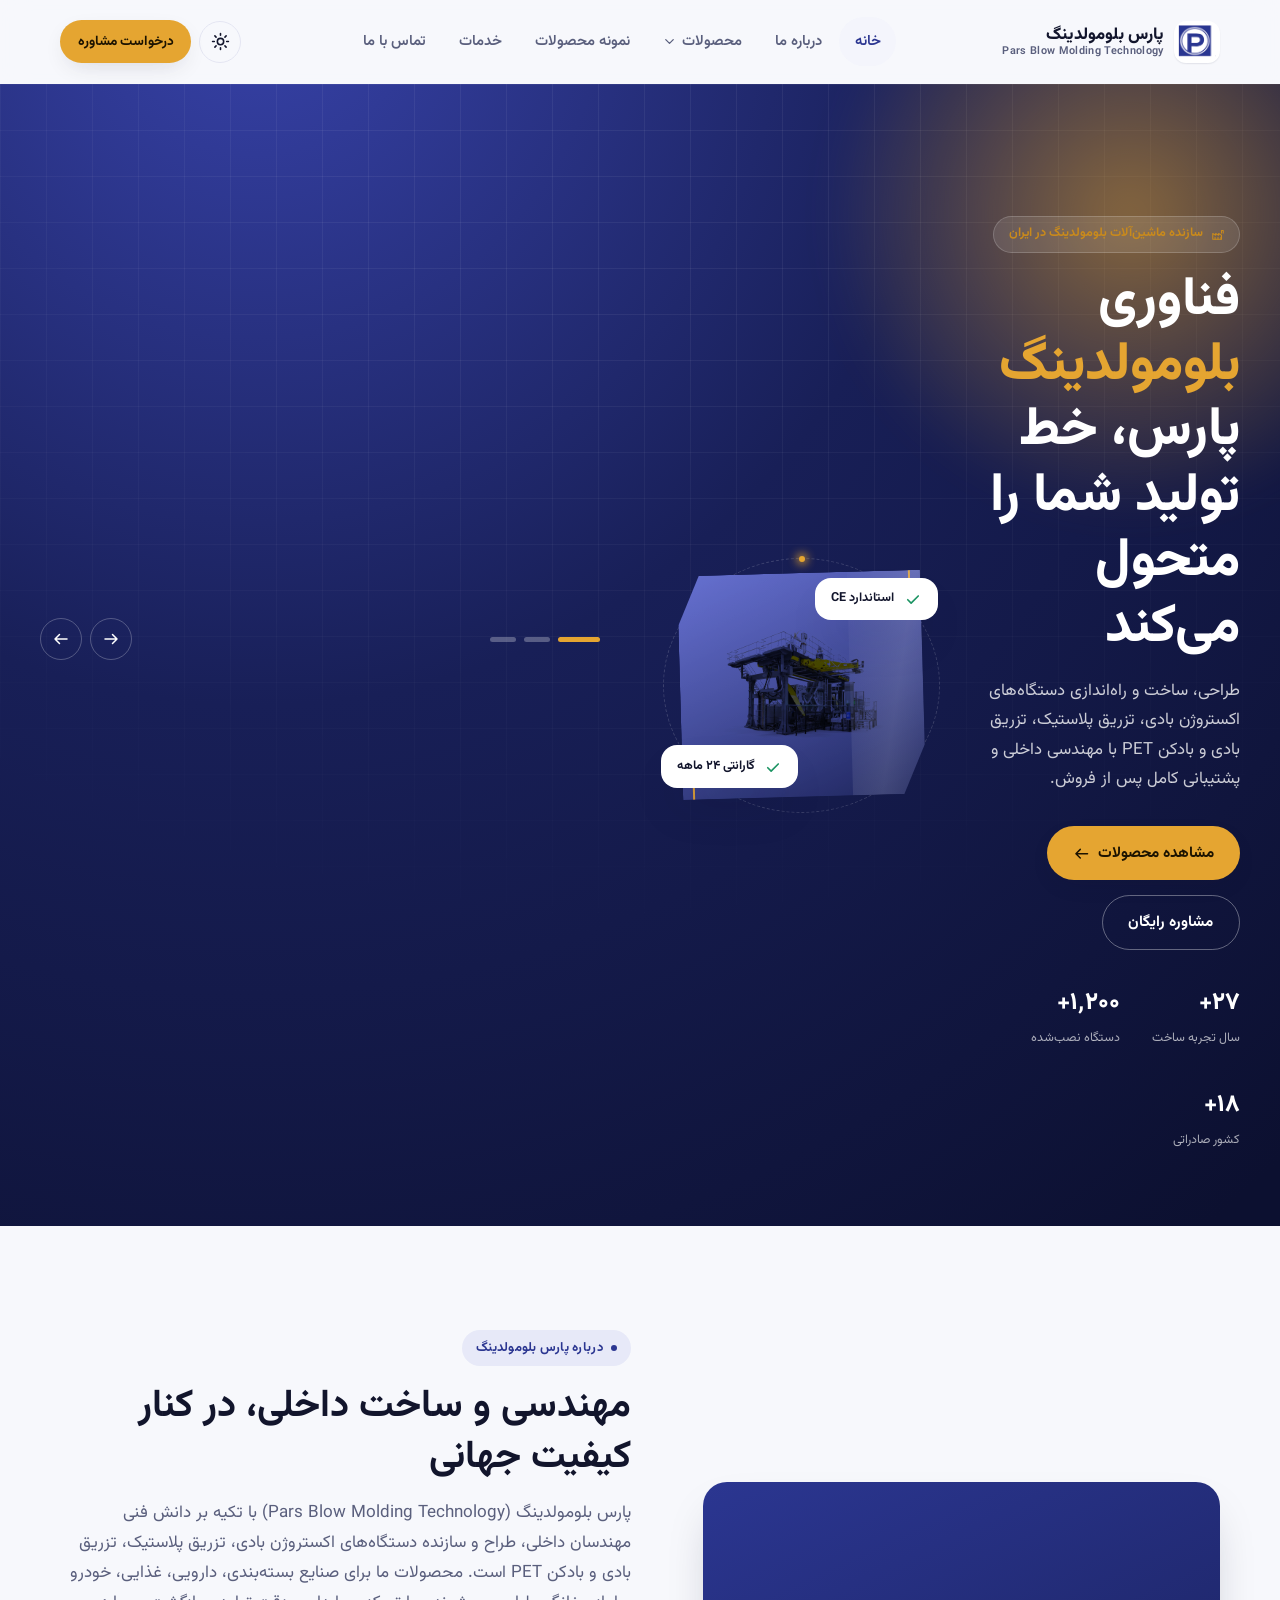
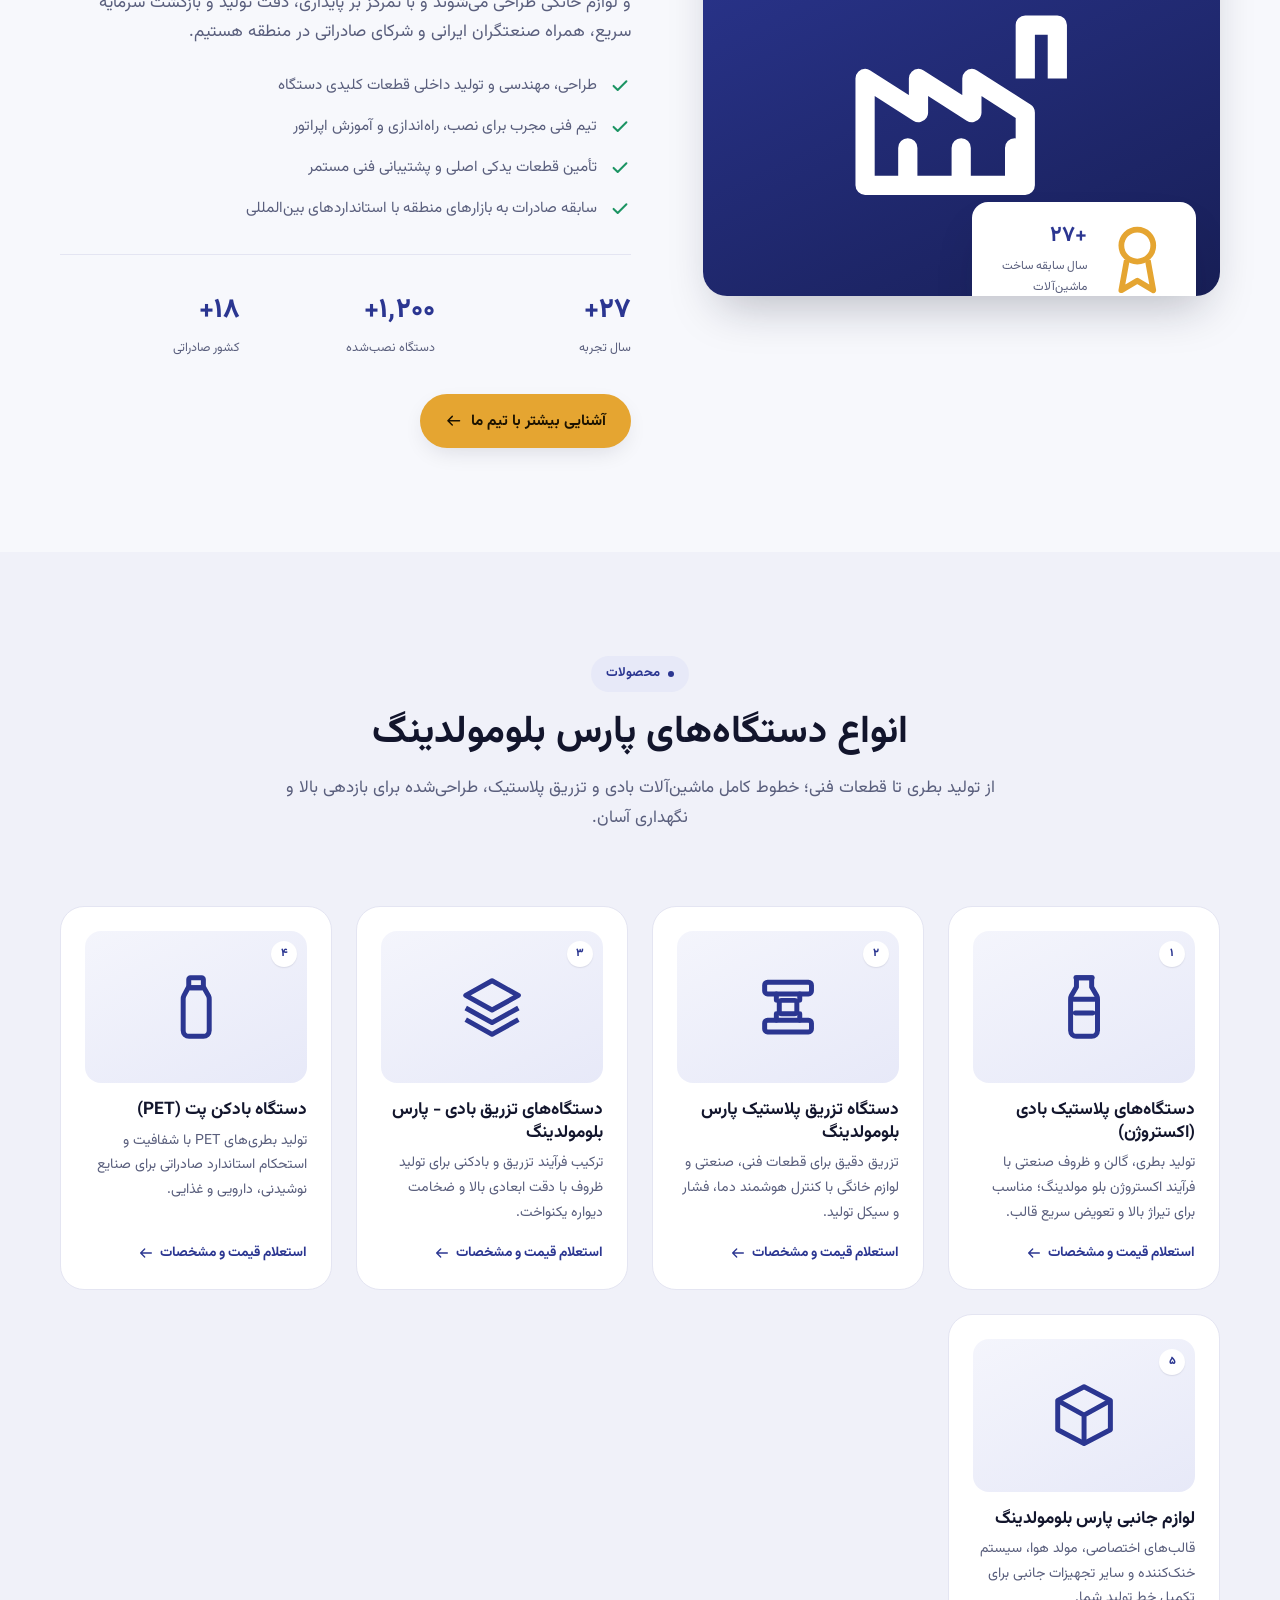
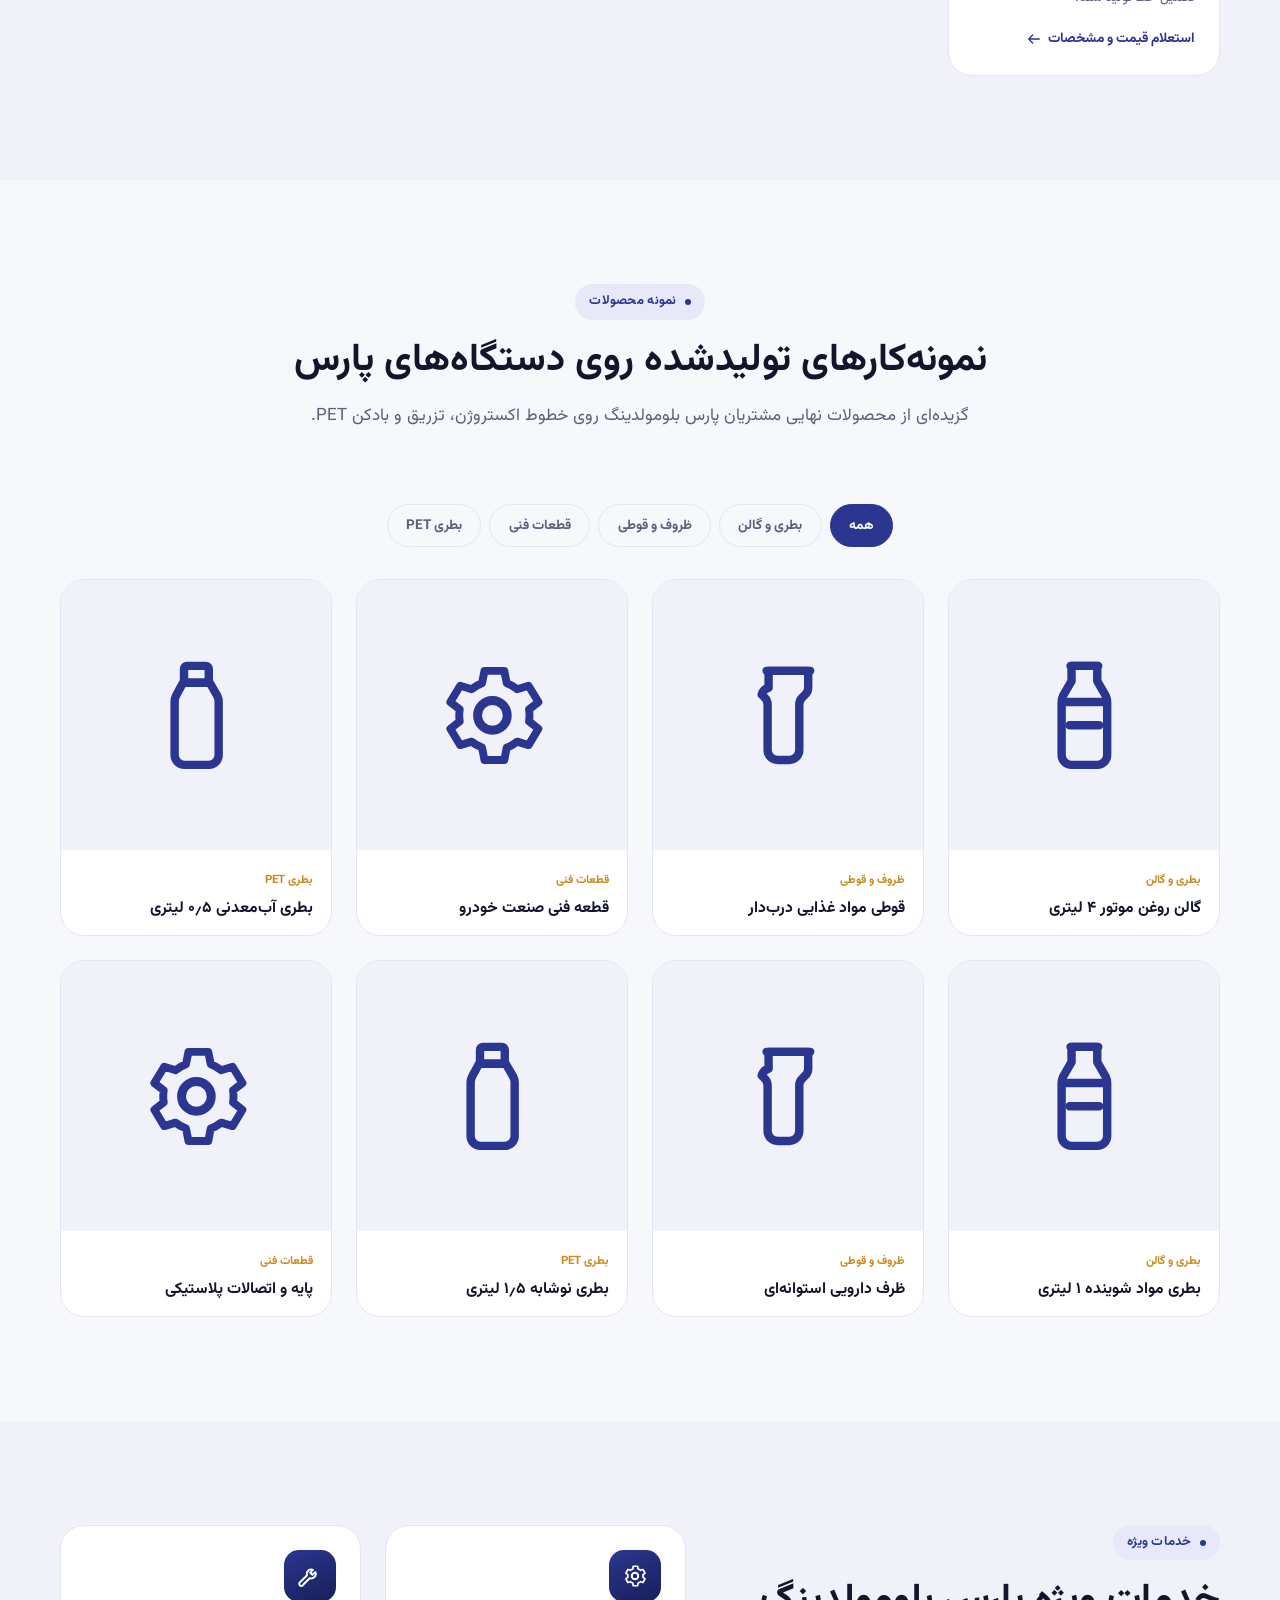
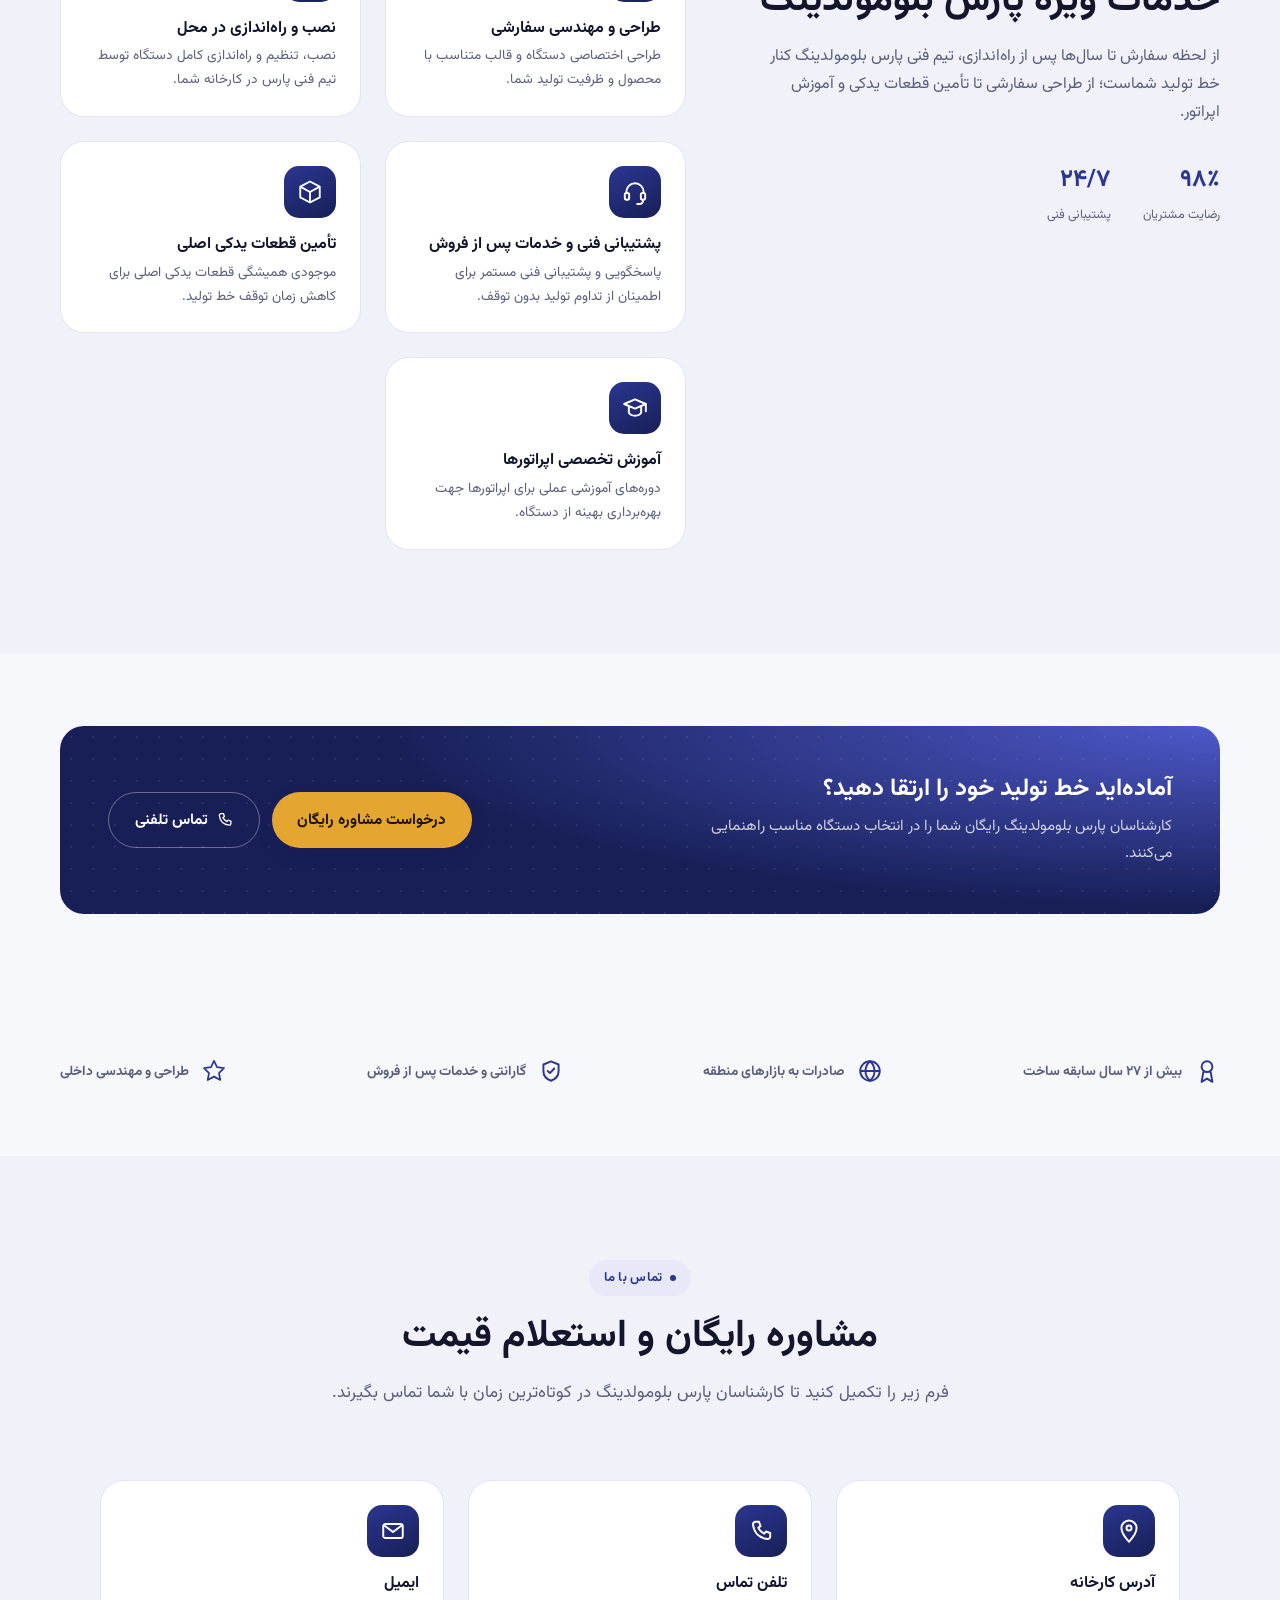
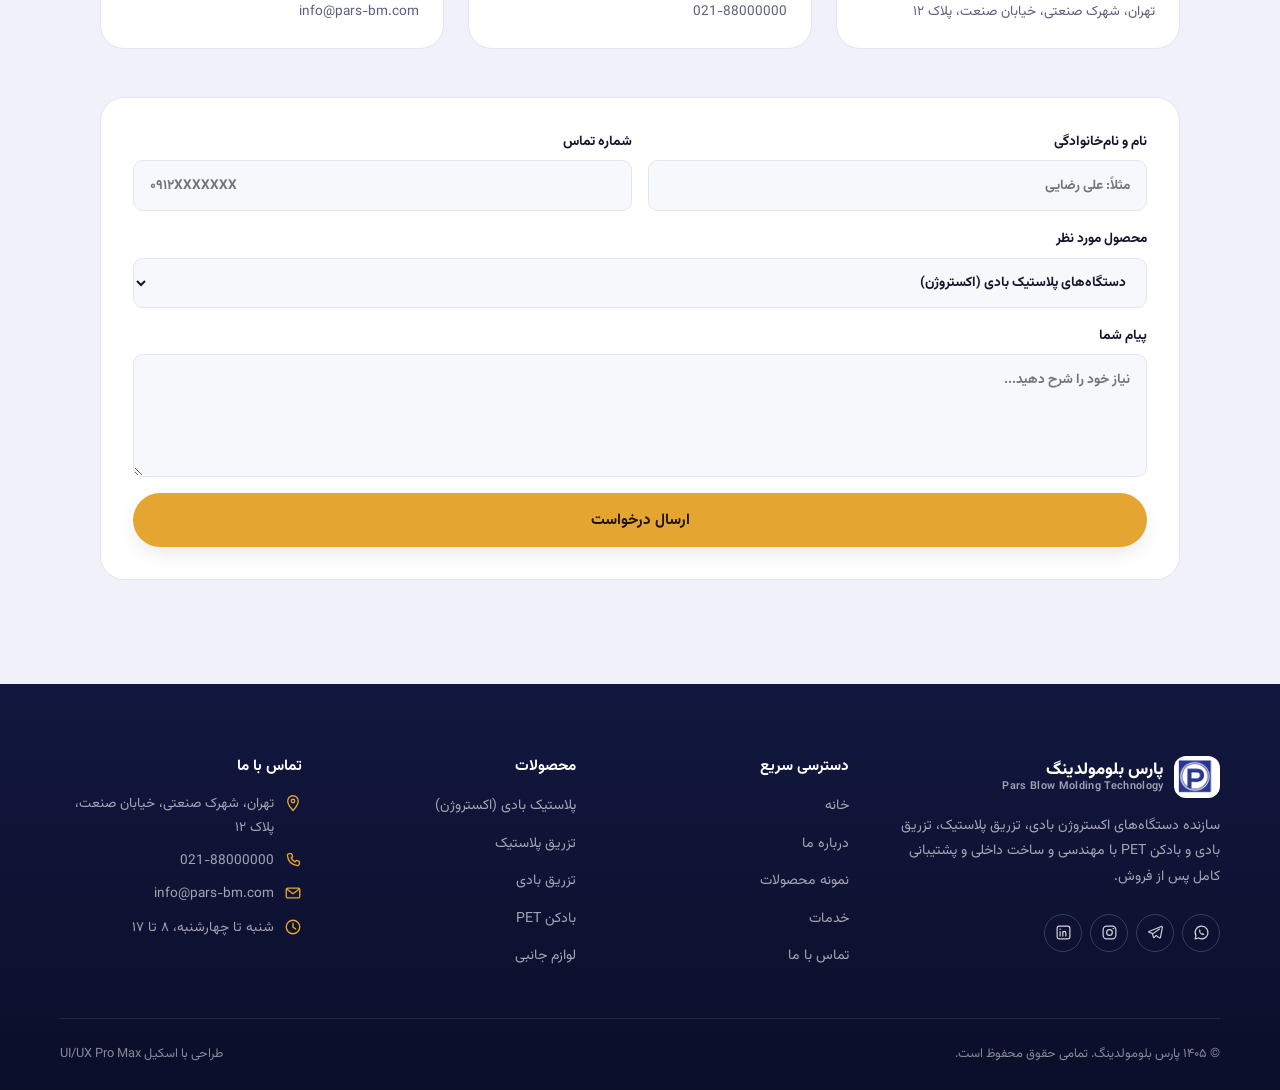
==== commit 3ad397cb: "Redesign hero slider with real product photography Replaces the generic glass-card/SVG-icon hero vis" ====
--- a/index.html
+++ b/index.html
@@ -190,8 +190,13 @@
               </div>
             </div>
             <div class="hero__visual">
-              <div class="hero__art">
-                <svg viewBox="0 0 24 24" style="color:#fff"><use href="#i-bottle"/></svg>
+              <div class="hero__frame-wrap">
+                <div class="hero__ring" aria-hidden="true"></div>
+                <div class="hero__frame">
+                  <span class="hero__corner hero__corner--tl" aria-hidden="true"></span>
+                  <span class="hero__corner hero__corner--br" aria-hidden="true"></span>
+                  <img class="hero__photo" src="assets/img/products/extrusion-blow-molding.jpg" alt="دستگاه اکستروژن بادی پارس بلومولدینگ">
+                </div>
                 <span class="hero__chip hero__chip--a"><svg width="18" height="18"><use href="#i-check"/></svg> استاندارد CE</span>
                 <span class="hero__chip hero__chip--b"><svg width="18" height="18"><use href="#i-check"/></svg> گارانتی ۲۴ ماهه</span>
               </div>
@@ -216,8 +221,13 @@
               </div>
             </div>
             <div class="hero__visual">
-              <div class="hero__art">
-                <svg viewBox="0 0 24 24" style="color:#fff"><use href="#i-press"/></svg>
+              <div class="hero__frame-wrap">
+                <div class="hero__ring" aria-hidden="true"></div>
+                <div class="hero__frame">
+                  <span class="hero__corner hero__corner--tl" aria-hidden="true"></span>
+                  <span class="hero__corner hero__corner--br" aria-hidden="true"></span>
+                  <img class="hero__photo" src="assets/img/products/injection-molding.jpg" alt="دستگاه تزریق پلاستیک">
+                </div>
                 <span class="hero__chip hero__chip--a"><svg width="18" height="18"><use href="#i-check"/></svg> کنترل PLC</span>
                 <span class="hero__chip hero__chip--b"><svg width="18" height="18"><use href="#i-check"/></svg> مهندسی داخلی</span>
               </div>
@@ -228,24 +238,29 @@
         <div class="hero__slide">
           <div class="hero__inner">
             <div>
-              <span class="hero__tag"><svg width="14" height="14"><use href="#i-cap-bottle"/></svg> استاندارد صادراتی PET</span>
-              <h1 class="hero__title">دستگاه‌های <em>بادکن PET</em> برای بسته‌بندی مدرن</h1>
-              <p class="hero__desc">تولید بطری‌های آب‌معدنی، نوشیدنی و مواد غذایی با شفافیت بالا، سرعت تولید بالا و مصرف بهینه پریفرم روی خطوط بادکن PET پارس.</p>
+              <span class="hero__tag"><svg width="14" height="14"><use href="#i-layers"/></svg> خطوط یکپارچه و اتوماتیک</span>
+              <h1 class="hero__title">خطوط کامل <em>تولید بلومولدینگ</em> با اتوماسیون تمام‌عیار</h1>
+              <p class="hero__desc">از تغذیه مواد اولیه تا برداشت رباتیک محصول نهایی؛ پارس بلومولدینگ خطوط یکپارچه تولید را متناسب با ظرفیت و محصول شما طراحی، مونتاژ و راه‌اندازی می‌کند.</p>
               <div class="hero__actions">
-                <a class="btn btn--primary" href="#p-pet">جزئیات بادکن PET <svg width="16" height="16"><use href="#i-arrow-fwd"/></svg></a>
-                <a class="btn btn--ghost btn--on-dark" href="#samples">نمونه محصولات</a>
+                <a class="btn btn--primary" href="#contact">مشاوره خط تولید <svg width="16" height="16"><use href="#i-arrow-fwd"/></svg></a>
+                <a class="btn btn--ghost btn--on-dark" href="#products">مشاهده محصولات</a>
               </div>
               <div class="hero__stats">
-                <div><strong data-counter="8" data-counter-suffix="">۰</strong><span>کویته تا لیتر</span></div>
-                <div><strong data-counter="12000" data-counter-suffix="+">۰</strong><span>بطری در ساعت</span></div>
-                <div><strong data-counter="18" data-counter-suffix="+">۰</strong><span>پروژه صادراتی</span></div>
+                <div><strong data-counter="90" data-counter-suffix="٪">۰</strong><span>اتوماسیون خط تولید</span></div>
+                <div><strong data-counter="40" data-counter-suffix="٪+">۰</strong><span>کاهش نیروی انسانی</span></div>
+                <div><strong data-counter="24" data-counter-suffix="/۷">۰</strong><span>تولید پیوسته</span></div>
               </div>
             </div>
             <div class="hero__visual">
-              <div class="hero__art">
-                <svg viewBox="0 0 24 24" style="color:#fff"><use href="#i-cap-bottle"/></svg>
-                <span class="hero__chip hero__chip--a"><svg width="18" height="18"><use href="#i-check"/></svg> سرعت بالا</span>
-                <span class="hero__chip hero__chip--b"><svg width="18" height="18"><use href="#i-check"/></svg> شفافیت بهینه</span>
+              <div class="hero__frame-wrap">
+                <div class="hero__ring" aria-hidden="true"></div>
+                <div class="hero__frame">
+                  <span class="hero__corner hero__corner--tl" aria-hidden="true"></span>
+                  <span class="hero__corner hero__corner--br" aria-hidden="true"></span>
+                  <img class="hero__photo" src="assets/img/products/production-line.jpg" alt="خط کامل تولید بلومولدینگ با رباتیک">
+                </div>
+                <span class="hero__chip hero__chip--a"><svg width="18" height="18"><use href="#i-check"/></svg> رباتیک صنعتی</span>
+                <span class="hero__chip hero__chip--b"><svg width="18" height="18"><use href="#i-check"/></svg> اتوماسیون کامل</span>
               </div>
             </div>
           </div>
--- a/assets/css/style.css
+++ b/assets/css/style.css
@@ -662,19 +662,84 @@
 .hero__stats div span { font-size: 0.78rem; color: rgba(255,255,255,0.65); }
 
 .hero__visual { position: relative; display: flex; justify-content: center; }
-.hero__art {
-  width: 100%; max-width: 420px;
-  aspect-ratio: 1 / 1;
-  border-radius: 32px;
-  background: rgba(255,255,255,0.06);
-  border: 1px solid rgba(255,255,255,0.14);
-  backdrop-filter: blur(6px);
-  display: flex; align-items: center; justify-content: center;
+
+/* ---- Hero photo frame: a technical "blueprint HUD" panel, not a plain card.
+   Real product photography (white-background catalog shots) is blended with
+   mix-blend-mode: multiply over the fixed brand-navy panel, so the white
+   backdrop melts away and the machine reads as if printed on the surface —
+   no cropping/masking of the source photos required. ---- */
+.hero__frame-wrap {
+  position: relative;
+  width: 100%;
+  max-width: 460px;
+  aspect-ratio: 1 / 0.92;
+}
+.hero__ring {
+  position: absolute;
+  inset: -7%;
+  border-radius: 50%;
+  border: 1.5px dashed rgba(255,255,255,0.16);
+  animation: ringSpin 50s linear infinite;
+}
+.hero__ring::before {
+  content: "";
+  position: absolute;
+  top: -3px; inset-inline-start: calc(50% - 3px);
+  width: 6px; height: 6px;
+  border-radius: 50%;
+  background: var(--color-accent);
+  box-shadow: 0 0 10px 2px var(--color-accent);
+}
+@keyframes ringSpin { to { transform: rotate(360deg); } }
+
+.hero__frame {
+  position: absolute;
+  inset: 0;
+  clip-path: polygon(9% 0, 100% 0, 100% 78%, 91% 100%, 0 100%, 0 22%);
+  background:
+    linear-gradient(155deg, rgba(255,255,255,0.14), rgba(255,255,255,0.02)),
+    linear-gradient(155deg, var(--brand-navy-100), var(--brand-navy-700));
   box-shadow: var(--shadow-glow);
-  position: relative;
+  display: flex;
+  align-items: center;
+  justify-content: center;
   overflow: hidden;
-}
-.hero__art svg { width: 78%; height: 78%; }
+  transform: rotate(var(--tilt, -1.6deg));
+}
+.hero__frame::after {
+  /* faint scanning sweep for a technical / "live" feel */
+  content: "";
+  position: absolute;
+  inset-block: -20%;
+  inset-inline-start: -10%;
+  width: 40%;
+  background: linear-gradient(100deg, transparent, rgba(255,255,255,0.14), transparent);
+  animation: heroScan 7s ease-in-out infinite;
+}
+@keyframes heroScan { 0% { transform: translateX(-40%); } 55%, 100% { transform: translateX(340%); } }
+.hero__photo {
+  /* The hero panel is a fixed brand-navy surface in both themes (see .hero
+     above), so multiply blend reads consistently regardless of site theme:
+     the photo's white catalog background melts into the navy, leaving only
+     the machine visible, tinted by the surface beneath it. */
+  width: 86%; height: 86%;
+  object-fit: contain;
+  mix-blend-mode: multiply;
+  filter: contrast(1.08) saturate(1.05);
+  transform: rotate(calc(var(--tilt, -1.6deg) * -1));
+}
+
+.hero__corner {
+  position: absolute;
+  width: 26px; height: 26px;
+  border-color: var(--color-accent);
+  border-style: solid;
+  border-width: 0;
+  opacity: 0.9;
+}
+.hero__corner--tl { top: -8px; inset-inline-start: 4%; border-inline-start-width: 2px; border-top-width: 2px; }
+.hero__corner--br { bottom: -8px; inset-inline-end: 4%; border-inline-end-width: 2px; border-bottom-width: 2px; }
+
 .hero__chip {
   position: absolute;
   display: flex; align-items: center; gap: 0.6rem;
@@ -685,11 +750,21 @@
   box-shadow: var(--shadow-lg);
   font-size: 0.78rem; font-weight: 700;
   animation: chipFloat 6s ease-in-out infinite;
+  z-index: 2;
 }
 .hero__chip svg { width: 18px; height: 18px; color: var(--color-success); }
-.hero__chip--a { top: 6%; inset-inline-start: -4%; animation-delay: 0s; }
-.hero__chip--b { bottom: 8%; inset-inline-end: -6%; animation-delay: -3s; }
+.hero__chip--a { top: 2%; inset-inline-start: -6%; animation-delay: 0s; }
+.hero__chip--b { bottom: 4%; inset-inline-end: -8%; animation-delay: -3s; }
 @keyframes chipFloat { 0%,100% { transform: translateY(0); } 50% { transform: translateY(-10px); } }
+
+.hero__slide:nth-of-type(2) .hero__frame,
+.hero__slide:nth-of-type(2) .hero__photo { --tilt: 1.8deg; }
+.hero__slide:nth-of-type(3) .hero__frame,
+.hero__slide:nth-of-type(3) .hero__photo { --tilt: -1deg; }
+
+@media (prefers-reduced-motion: reduce) {
+  .hero__ring, .hero__frame::after { animation: none; }
+}
 
 .hero__controls {
   position: relative;
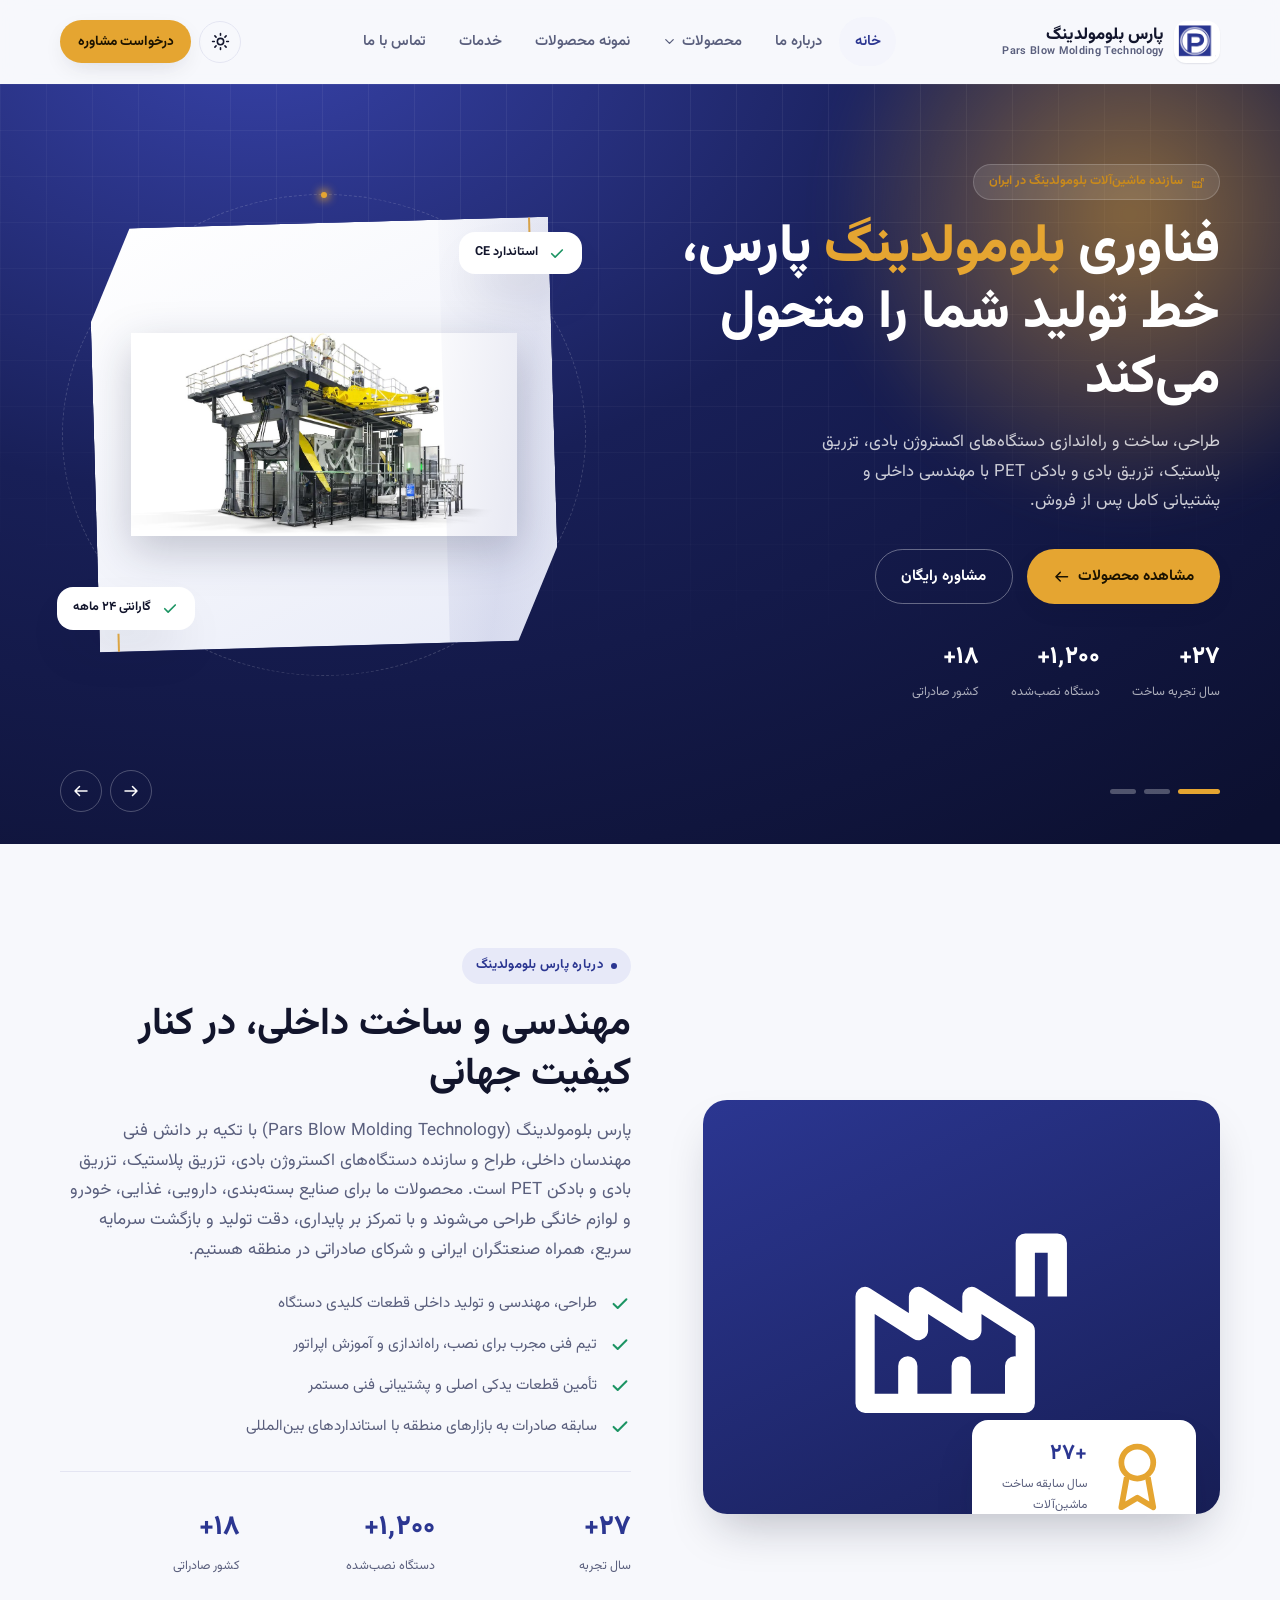
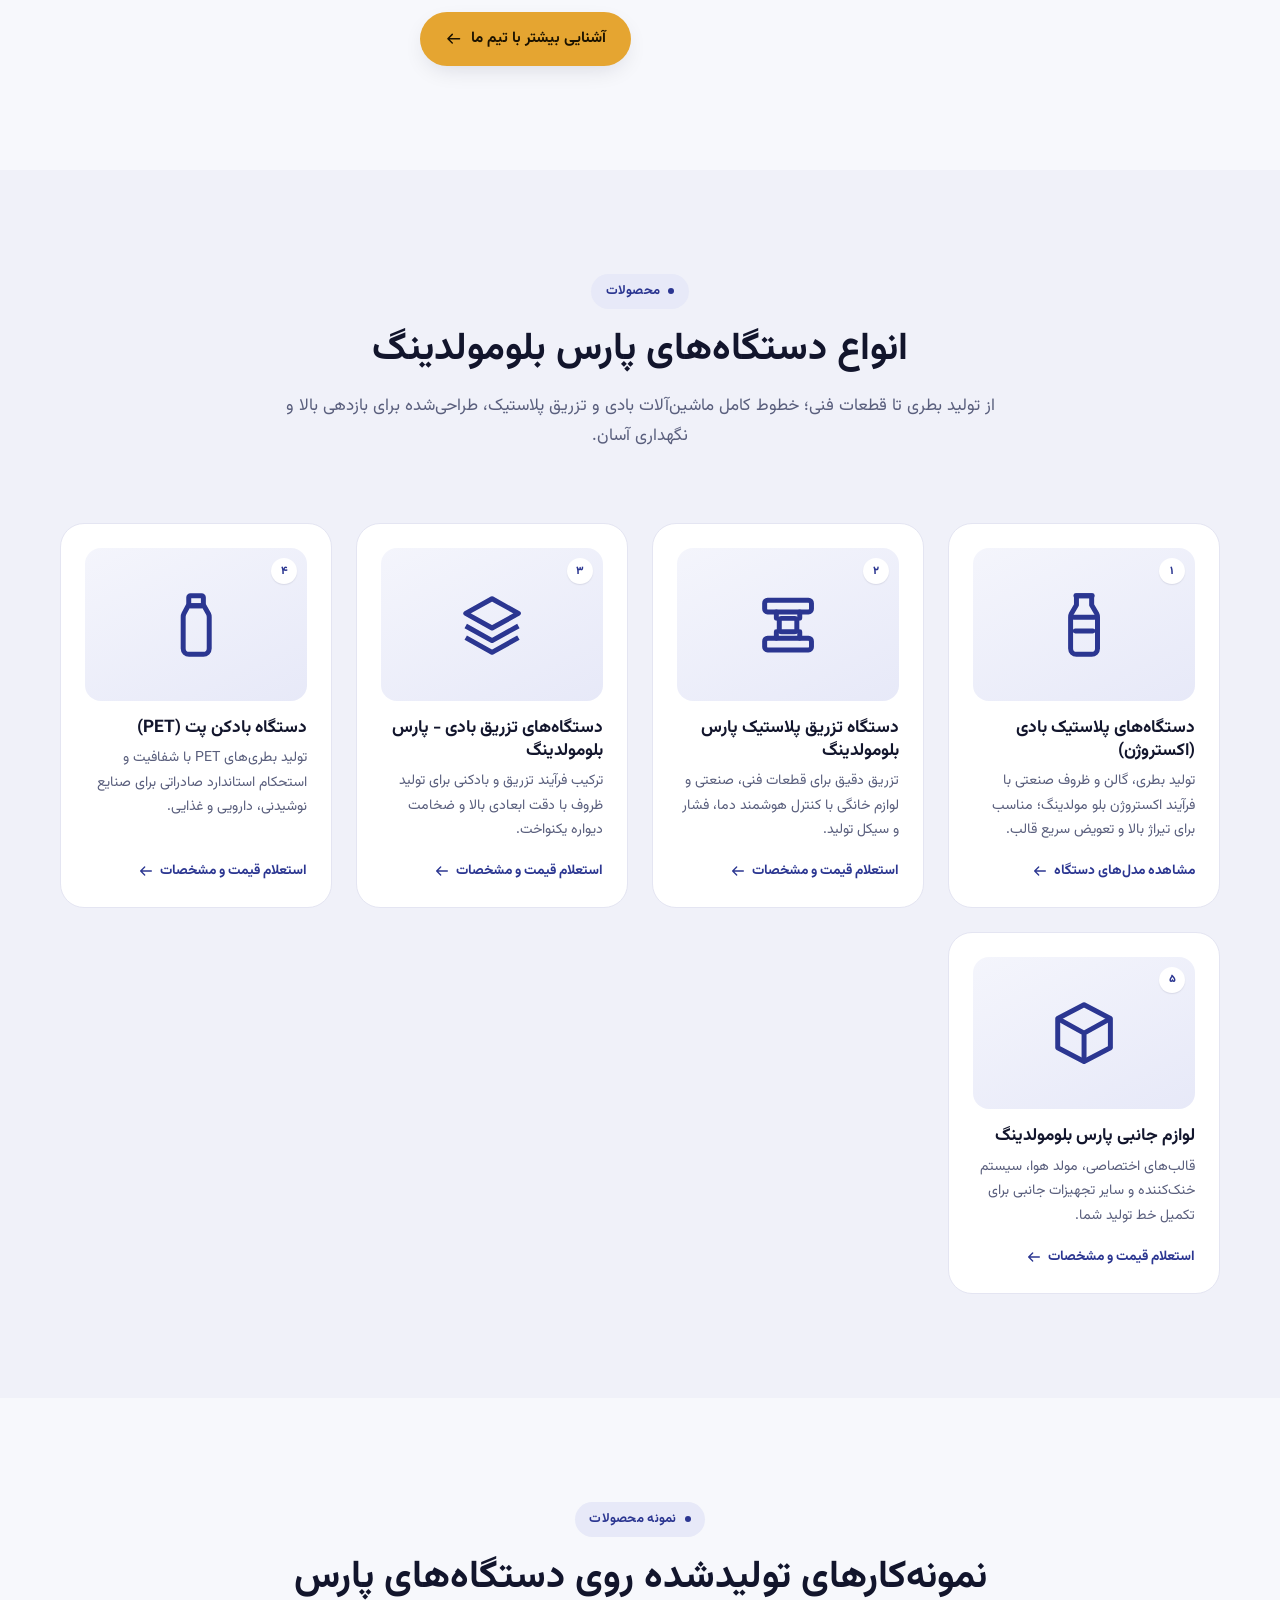
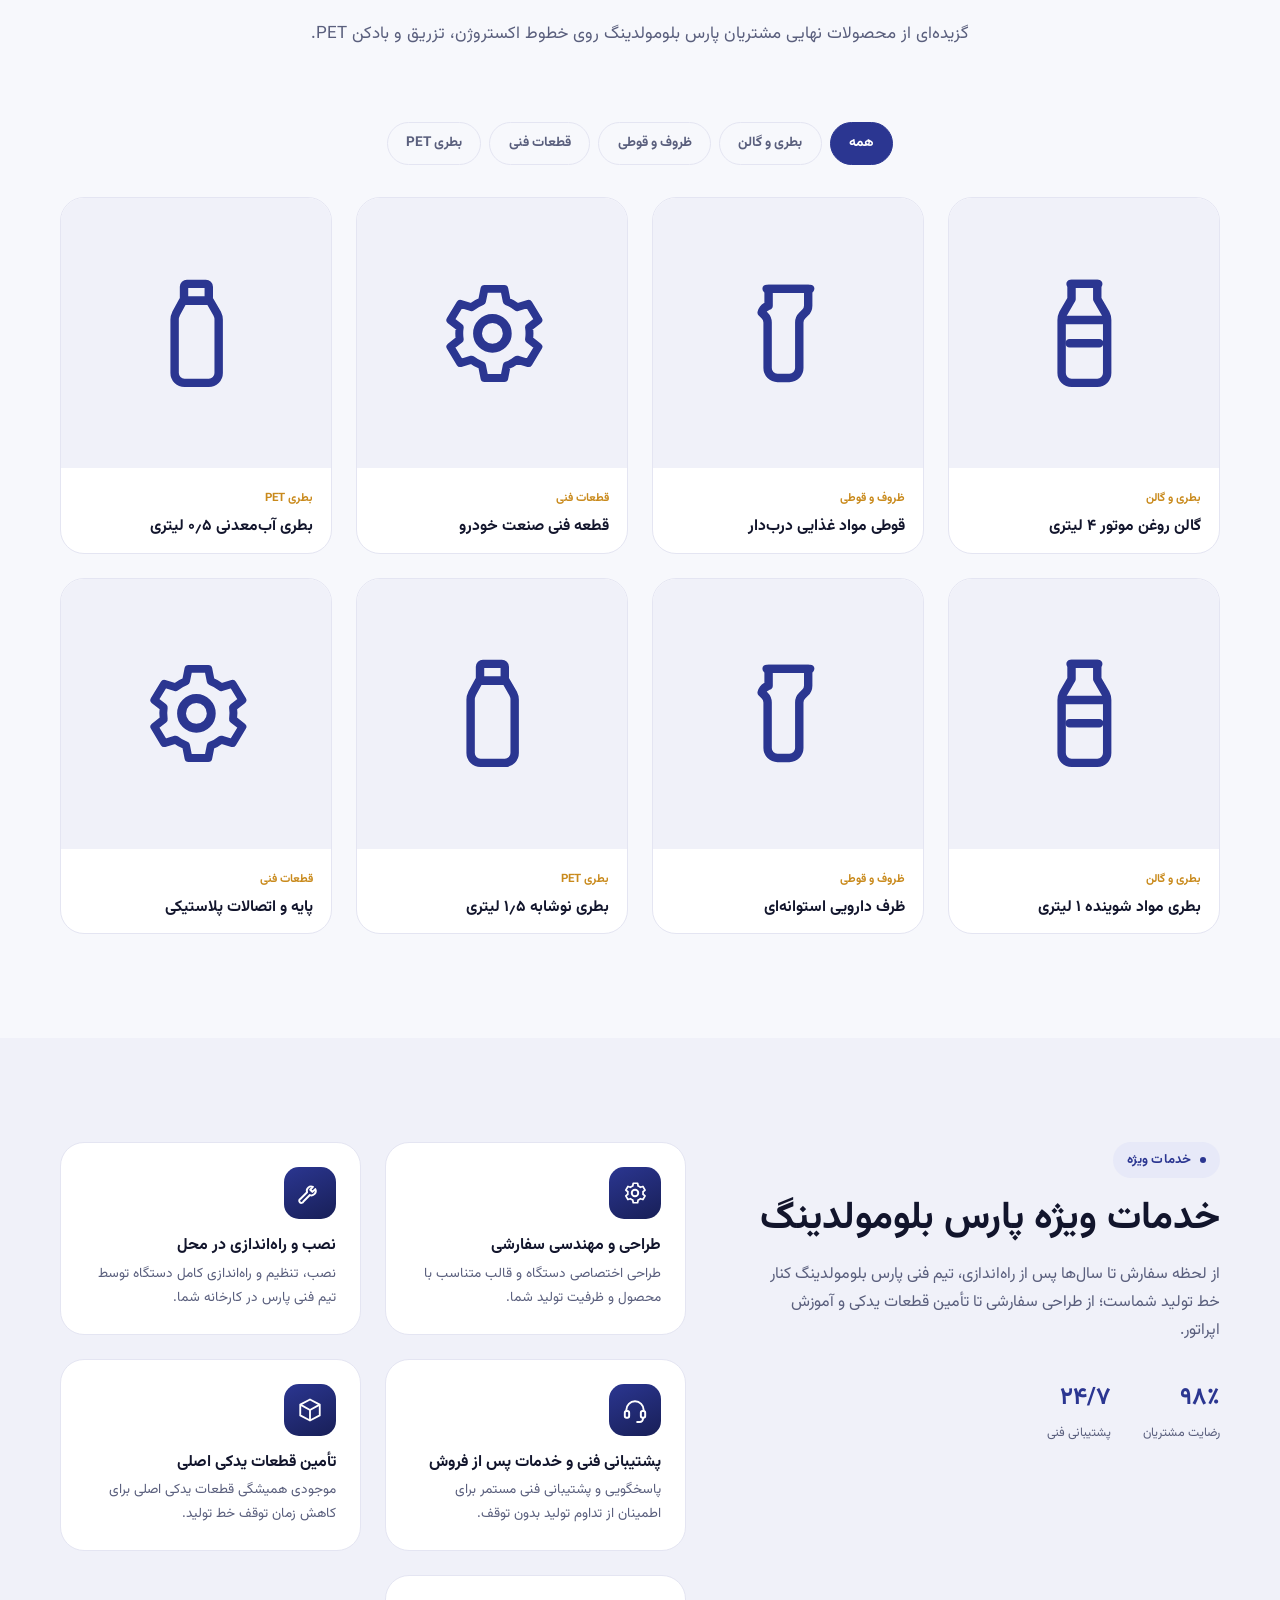
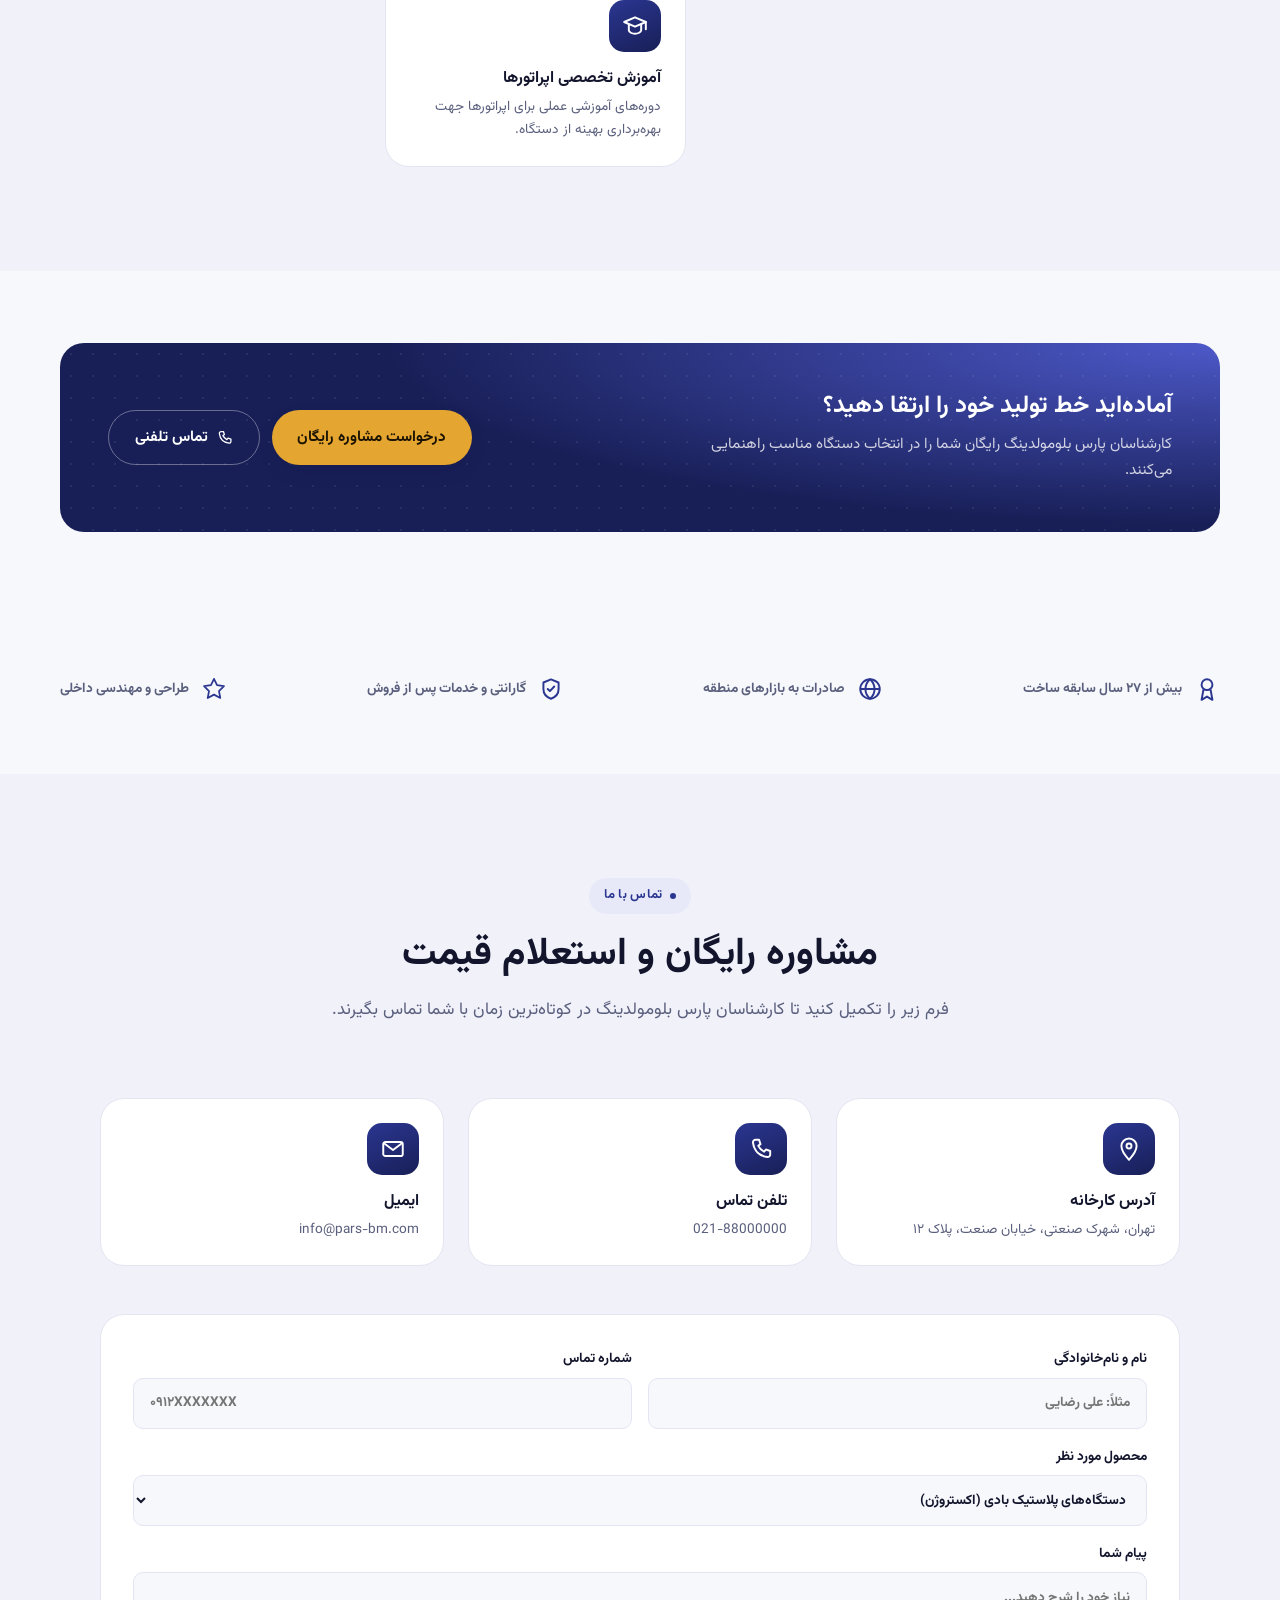
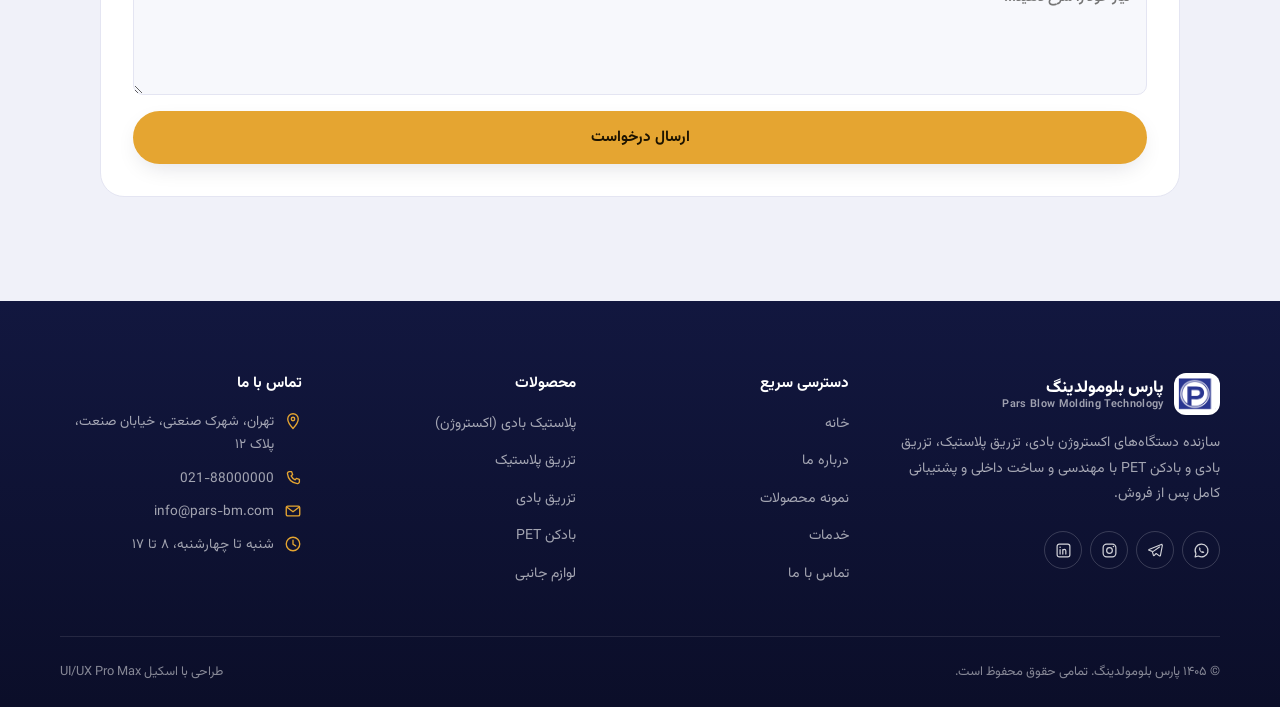
==== commit 4757c7be: "Add product category archive page (category.html) New attractive category page, built with ui-ux-pro" ====
--- a/index.html
+++ b/index.html
@@ -79,7 +79,7 @@
             محصولات <svg class="i" width="15" height="15"><use href="#i-chevron-down"/></svg>
           </a>
           <div class="mega">
-            <a class="mega__item" href="#p-extrusion">
+            <a class="mega__item" href="category.html">
               <span class="mega__icon"><svg width="20" height="20"><use href="#i-bottle"/></svg></span>
               <span><strong>دستگاه‌های پلاستیک بادی (اکستروژن)</strong><p>تولید بطری و ظروف با فرآیند اکستروژن بلو مولدینگ</p></span>
             </a>
@@ -141,7 +141,7 @@
         </button>
         <div class="mobile-accordion__panel">
           <ul>
-            <li><a href="#p-extrusion">دستگاه‌های پلاستیک بادی (اکستروژن)</a></li>
+            <li><a href="category.html">دستگاه‌های پلاستیک بادی (اکستروژن)</a></li>
             <li><a href="#p-injection">دستگاه تزریق پلاستیک</a></li>
             <li><a href="#p-injection-blow">دستگاه‌های تزریق بادی</a></li>
             <li><a href="#p-pet">دستگاه بادکن PET</a></li>
@@ -329,7 +329,7 @@
           <div class="product-card__art"><span class="product-card__num">۱</span><svg viewBox="0 0 24 24"><use href="#i-bottle"/></svg></div>
           <h3>دستگاه‌های پلاستیک بادی (اکستروژن)</h3>
           <p>تولید بطری، گالن و ظروف صنعتی با فرآیند اکستروژن بلو مولدینگ؛ مناسب برای تیراژ بالا و تعویض سریع قالب.</p>
-          <a class="product-card__link" href="#contact">استعلام قیمت و مشخصات <svg width="16" height="16"><use href="#i-arrow-fwd"/></svg></a>
+          <a class="product-card__link" href="category.html">مشاهده مدل‌های دستگاه <svg width="16" height="16"><use href="#i-arrow-fwd"/></svg></a>
         </article>
 
         <article class="product-card" id="p-injection" data-reveal>
@@ -552,7 +552,7 @@
       <div class="footer-col">
         <h4>محصولات</h4>
         <ul>
-          <li><a href="#p-extrusion">پلاستیک بادی (اکستروژن)</a></li>
+          <li><a href="category.html">پلاستیک بادی (اکستروژن)</a></li>
           <li><a href="#p-injection">تزریق پلاستیک</a></li>
           <li><a href="#p-injection-blow">تزریق بادی</a></li>
           <li><a href="#p-pet">بادکن PET</a></li>
--- a/assets/css/style.css
+++ b/assets/css/style.css
@@ -585,6 +585,16 @@
   color: #fff;
   min-height: min(760px, 92vh);
   display: flex;
+  flex-direction: column;
+}
+/* .hero has two direct content containers: the slides wrapper and the
+   dots/arrows control bar. Without an explicit column direction these
+   default to a flex ROW and get squeezed side-by-side (worst on narrow
+   viewports) instead of stacking — the slides wrapper grows to fill the
+   remaining height so the control bar always settles at the bottom. */
+.hero > .container:not(.hero__controls) {
+  flex: 1;
+  display: flex;
   align-items: center;
 }
 .hero__grid {
@@ -610,11 +620,14 @@
 @keyframes floaty { 0%,100% { transform: translateY(0); } 50% { transform: translateY(30px); } }
 
 .hero__inner {
+  /* Note: .hero already sits inside .page-shell (padding-top: --header-h),
+     so no extra header offset is added here — only normal section spacing. */
   position: relative;
   z-index: 2;
+  width: 100%;
   display: grid;
   gap: var(--space-xl);
-  padding-block: calc(var(--header-h) + var(--space-xl)) var(--space-2xl);
+  padding-block: var(--space-xl) var(--space-lg);
   align-items: center;
 }
 @media (min-width: 960px) {
@@ -693,12 +706,15 @@
 @keyframes ringSpin { to { transform: rotate(360deg); } }
 
 .hero__frame {
+  /* Fixed light panel (not theme-swapped — the hero band around it is
+     always dark navy, see .hero) so the catalog photos' own white backdrop
+     blends seamlessly into it with no blend-mode trick needed: the photo
+     stays fully bright and legible, the "special" factor comes from the
+     angled cut, glow and HUD framing around it, not from tinting the photo. */
   position: absolute;
   inset: 0;
   clip-path: polygon(9% 0, 100% 0, 100% 78%, 91% 100%, 0 100%, 0 22%);
-  background:
-    linear-gradient(155deg, rgba(255,255,255,0.14), rgba(255,255,255,0.02)),
-    linear-gradient(155deg, var(--brand-navy-100), var(--brand-navy-700));
+  background: linear-gradient(155deg, #ffffff, #e9ecf8);
   box-shadow: var(--shadow-glow);
   display: flex;
   align-items: center;
@@ -712,20 +728,15 @@
   position: absolute;
   inset-block: -20%;
   inset-inline-start: -10%;
-  width: 40%;
-  background: linear-gradient(100deg, transparent, rgba(255,255,255,0.14), transparent);
+  width: 34%;
+  background: linear-gradient(100deg, transparent, rgba(43,54,145,0.1), transparent);
   animation: heroScan 7s ease-in-out infinite;
 }
 @keyframes heroScan { 0% { transform: translateX(-40%); } 55%, 100% { transform: translateX(340%); } }
 .hero__photo {
-  /* The hero panel is a fixed brand-navy surface in both themes (see .hero
-     above), so multiply blend reads consistently regardless of site theme:
-     the photo's white catalog background melts into the navy, leaving only
-     the machine visible, tinted by the surface beneath it. */
-  width: 86%; height: 86%;
+  width: 84%; height: 84%;
   object-fit: contain;
-  mix-blend-mode: multiply;
-  filter: contrast(1.08) saturate(1.05);
+  filter: drop-shadow(0 14px 22px rgba(12, 16, 48, 0.22));
   transform: rotate(calc(var(--tilt, -1.6deg) * -1));
 }
 
@@ -1105,3 +1116,142 @@
   .cta-banner { padding: var(--space-lg); flex-direction: column; align-items: flex-start; }
   .about__badge { position: static; margin-top: var(--space-sm); }
 }
+
+/* ==========================================================================
+   Category archive page (category.html)
+   Reuses the .hero / .hero__frame visual language for continuity, swapped
+   to a "product family" icon cluster instead of a machine photo.
+   ========================================================================== */
+
+.breadcrumb {
+  display: flex; flex-wrap: wrap; align-items: center; gap: 0.4rem;
+  font-size: 0.83rem;
+  color: var(--color-text-muted);
+  padding-block: var(--space-md);
+}
+.breadcrumb a:hover { color: var(--color-primary); }
+.breadcrumb__sep { opacity: 0.5; }
+.breadcrumb__current { color: var(--color-text); font-weight: 700; }
+
+.hero--compact { min-height: min(560px, 78vh); }
+
+/* icon cluster used inside .hero__frame instead of .hero__photo */
+.cluster {
+  position: relative;
+  width: 78%; height: 78%;
+}
+.cluster__main {
+  position: absolute;
+  inset: 12% 20%;
+  display: flex; align-items: center; justify-content: center;
+  color: var(--brand-navy-500);
+  filter: drop-shadow(0 10px 16px rgba(12, 16, 48, 0.18));
+  animation: clusterIn var(--dur-slow) var(--ease-out);
+}
+.cluster__satellite {
+  position: absolute;
+  width: 30%; height: 30%;
+  display: flex; align-items: center; justify-content: center;
+  border-radius: var(--radius-md);
+  background: var(--color-primary-50);
+  color: var(--brand-navy-500);
+  box-shadow: var(--shadow-sm);
+  animation: clusterIn var(--dur-slow) var(--ease-out) both;
+}
+.cluster__satellite--a { top: 2%; inset-inline-start: 0%; animation-delay: 90ms; }
+.cluster__satellite--b { bottom: 4%; inset-inline-end: 2%; animation-delay: 180ms; }
+@keyframes clusterIn { from { opacity: 0; transform: scale(0.7); } to { opacity: 1; transform: scale(1); } }
+@media (prefers-reduced-motion: reduce) { .cluster__main, .cluster__satellite { animation: none; } }
+
+.cat-intro { display: grid; gap: var(--space-lg); align-items: start; }
+@media (min-width: 860px) { .cat-intro { grid-template-columns: 1.3fr 1fr; } }
+.cat-intro p { color: var(--color-text-muted); font-size: 1.02rem; }
+.cat-stats { display: grid; grid-template-columns: repeat(3, 1fr); gap: var(--space-sm); }
+.cat-stats > div {
+  background: var(--color-surface);
+  border: 1px solid var(--color-border);
+  border-radius: var(--radius-md);
+  padding: var(--space-sm);
+  text-align: center;
+}
+.cat-stats strong { display: block; font-size: 1.4rem; font-weight: 800; color: var(--color-primary); }
+.cat-stats span { font-size: 0.75rem; color: var(--color-text-muted); }
+
+.other-cats { display: flex; flex-wrap: wrap; gap: 0.6rem; }
+.other-cats a {
+  display: inline-flex; align-items: center; gap: 0.5rem;
+  padding: 0.55rem 1rem;
+  border-radius: var(--radius-full);
+  border: 1px solid var(--color-border);
+  font-size: 0.83rem; font-weight: 700;
+  color: var(--color-text-muted);
+  transition: all var(--dur-fast);
+}
+.other-cats a svg { width: 16px; height: 16px; }
+.other-cats a:hover, .other-cats a.is-active {
+  border-color: var(--color-primary); color: var(--color-primary); background: var(--color-primary-50);
+}
+
+.machine-grid {
+  display: grid;
+  grid-template-columns: repeat(4, 1fr);
+  gap: var(--space-md);
+}
+@media (max-width: 1024px) { .machine-grid { grid-template-columns: repeat(2, 1fr); } }
+@media (max-width: 540px) { .machine-grid { grid-template-columns: 1fr; } }
+
+.machine-card {
+  background: var(--color-surface);
+  border: 1px solid var(--color-border);
+  border-radius: var(--radius-lg);
+  padding: var(--space-md);
+  display: flex; flex-direction: column;
+  transition: transform var(--dur-base) var(--ease-out), box-shadow var(--dur-base);
+}
+.machine-card:hover { transform: translateY(-5px); box-shadow: var(--shadow-md); }
+.machine-card__icon {
+  width: 52px; height: 52px;
+  border-radius: 14px;
+  background: linear-gradient(155deg, var(--brand-navy-500), var(--brand-navy-700));
+  color: #fff;
+  display: flex; align-items: center; justify-content: center;
+  margin-bottom: var(--space-sm);
+}
+.machine-card__icon svg { width: 26px; height: 26px; }
+.machine-card h3 { font-size: 1rem; margin-bottom: 0.5rem; }
+.machine-card__specs { display: flex; flex-wrap: wrap; gap: 0.4rem; margin-bottom: 0.6rem; }
+.spec-chip {
+  font-size: 0.72rem; font-weight: 700;
+  padding: 0.28rem 0.6rem;
+  border-radius: var(--radius-full);
+  background: var(--color-primary-50);
+  color: var(--color-primary);
+}
+.machine-card p { font-size: 0.85rem; color: var(--color-text-muted); flex-grow: 1; margin-bottom: var(--space-sm); }
+.machine-card__link {
+  display: inline-flex; align-items: center; gap: 0.4rem;
+  font-weight: 700; font-size: 0.85rem; color: var(--color-primary);
+}
+.machine-card__link svg { width: 15px; height: 15px; transition: transform var(--dur-fast); }
+.machine-card:hover .machine-card__link svg { transform: translateX(-4px); }
+
+.pagination {
+  display: flex; align-items: center; justify-content: center;
+  gap: 0.4rem;
+  margin-top: var(--space-xl);
+}
+.pagination button {
+  min-width: 42px; height: 42px;
+  padding-inline: 0.5rem;
+  border-radius: var(--radius-md);
+  border: 1px solid var(--color-border);
+  font-weight: 700; font-size: 0.9rem;
+  color: var(--color-text-muted);
+  transition: all var(--dur-fast);
+  font-variant-numeric: tabular-nums;
+}
+.pagination button:hover { border-color: var(--color-primary); color: var(--color-primary); }
+.pagination button.is-active { background: var(--color-primary); border-color: var(--color-primary); color: #fff; }
+.pagination button[disabled] { opacity: 0.4; cursor: not-allowed; }
+.pagination button[disabled]:hover { border-color: var(--color-border); color: var(--color-text-muted); }
+.pagination svg { width: 16px; height: 16px; }
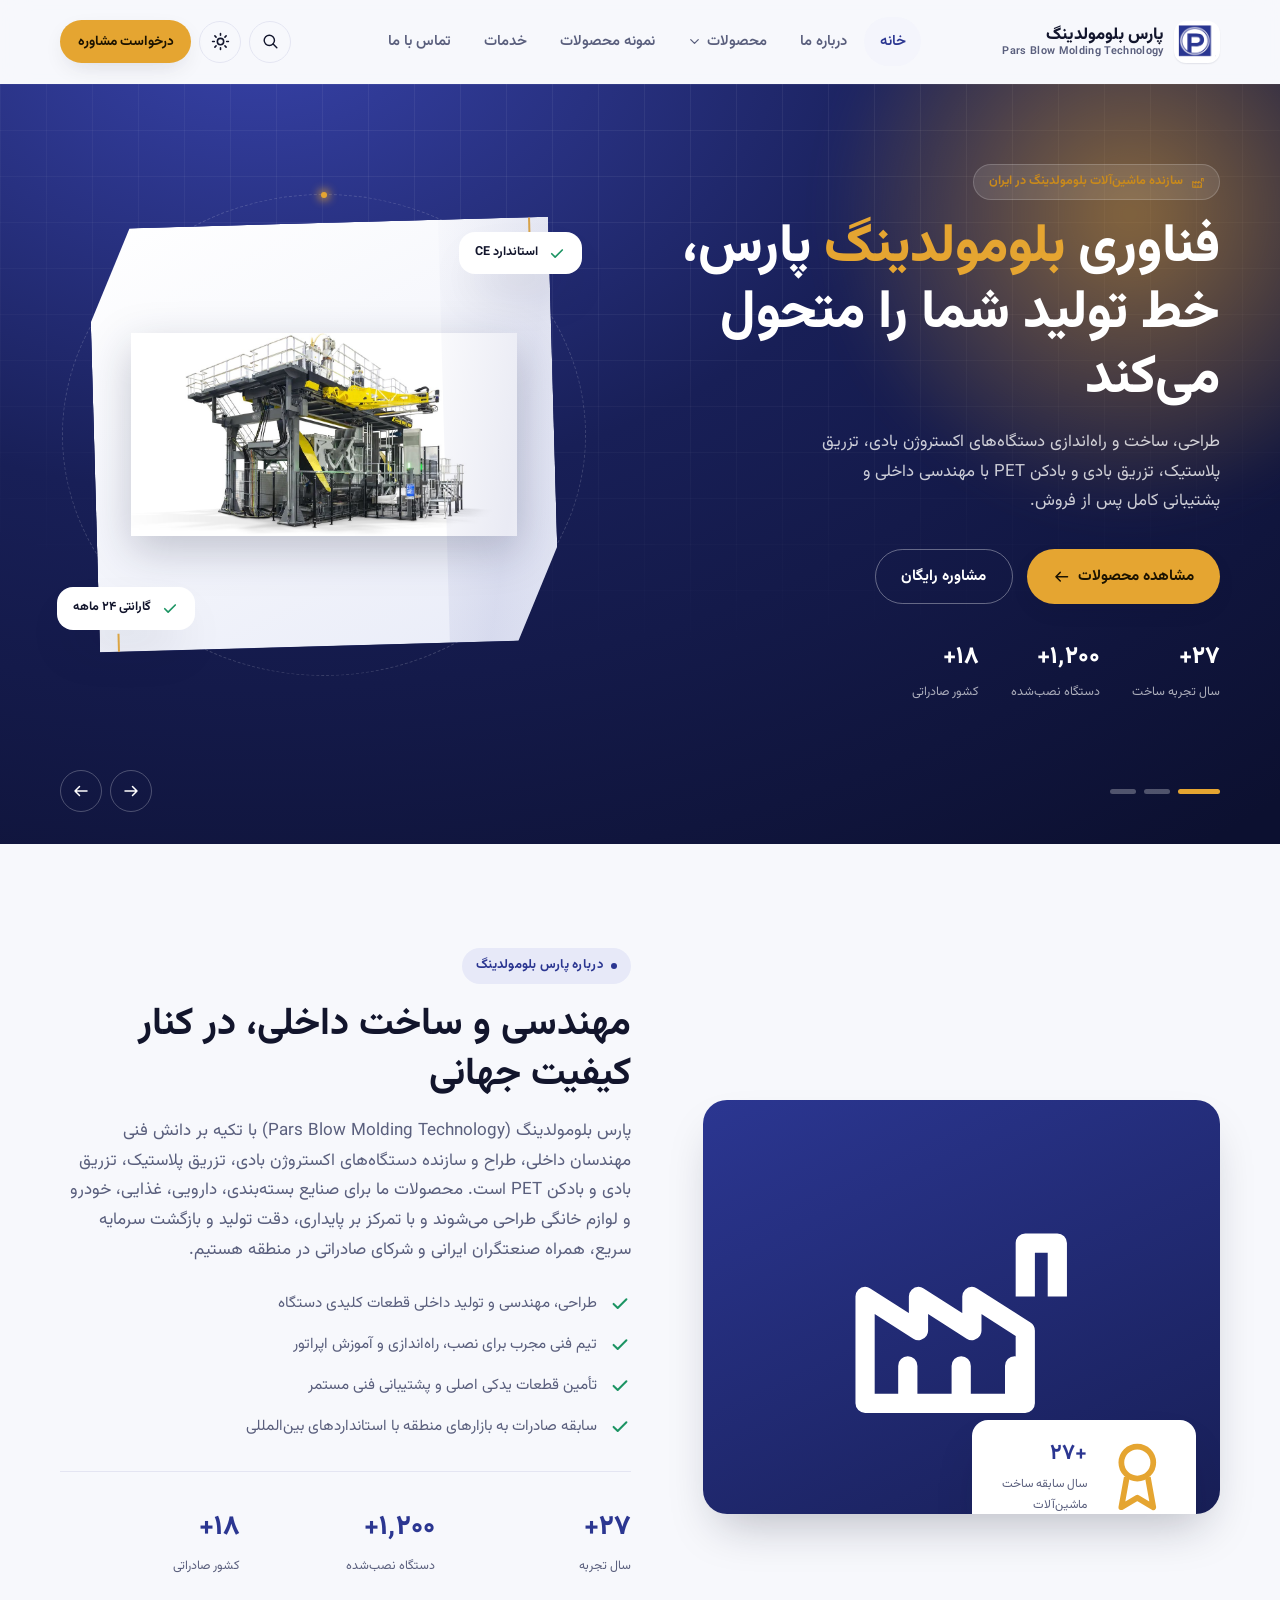
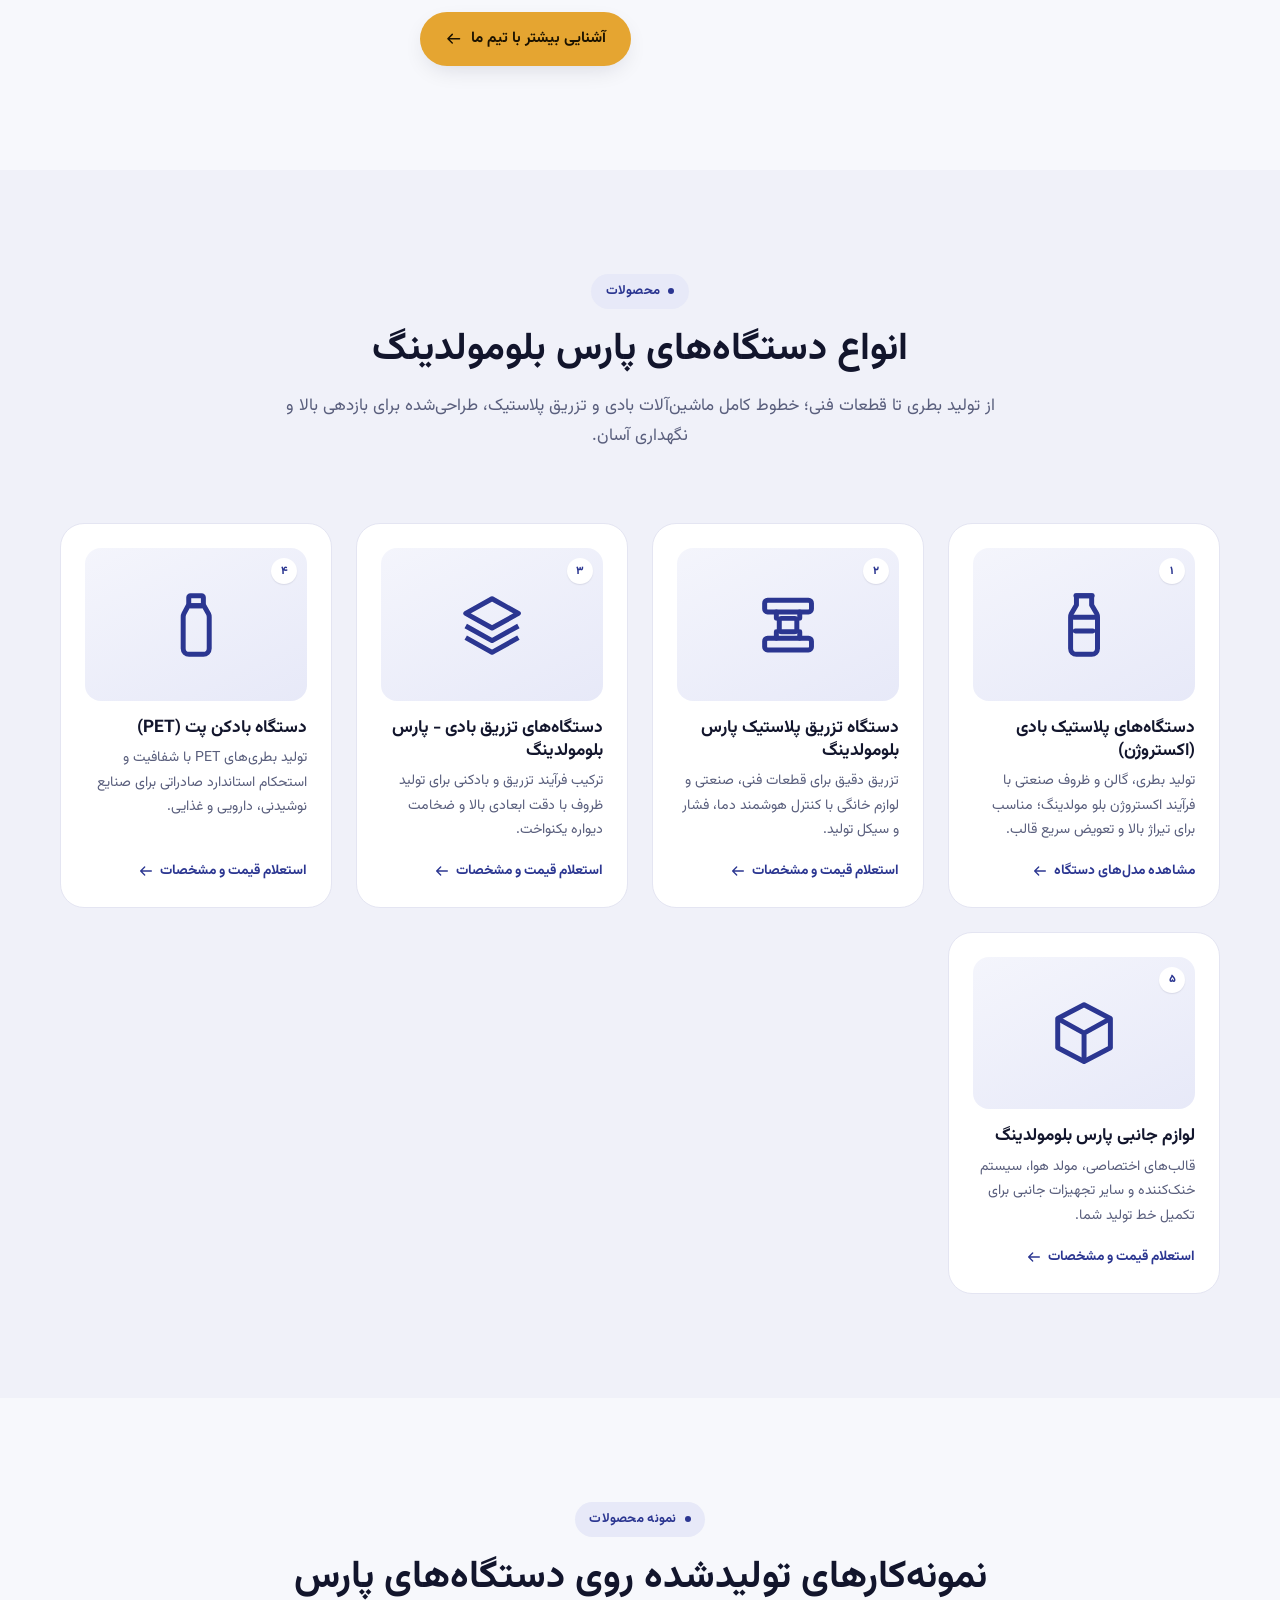
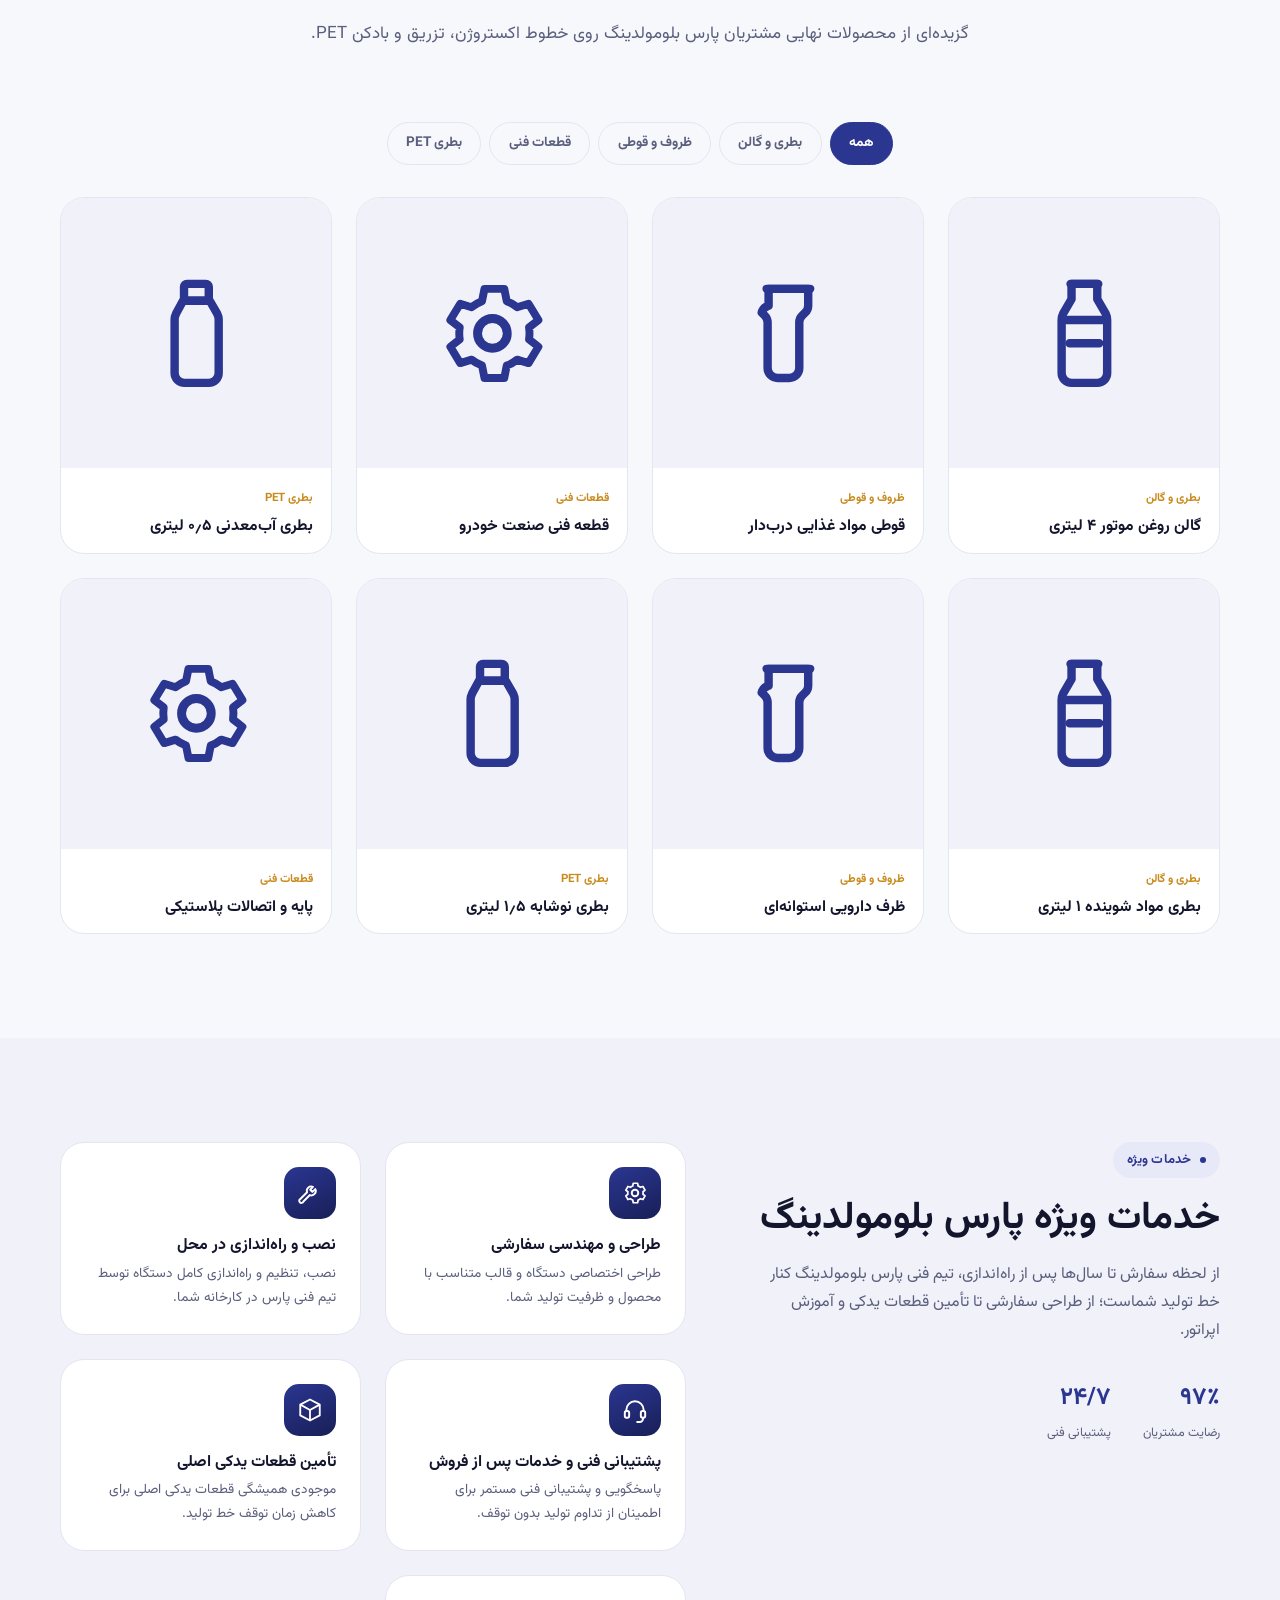
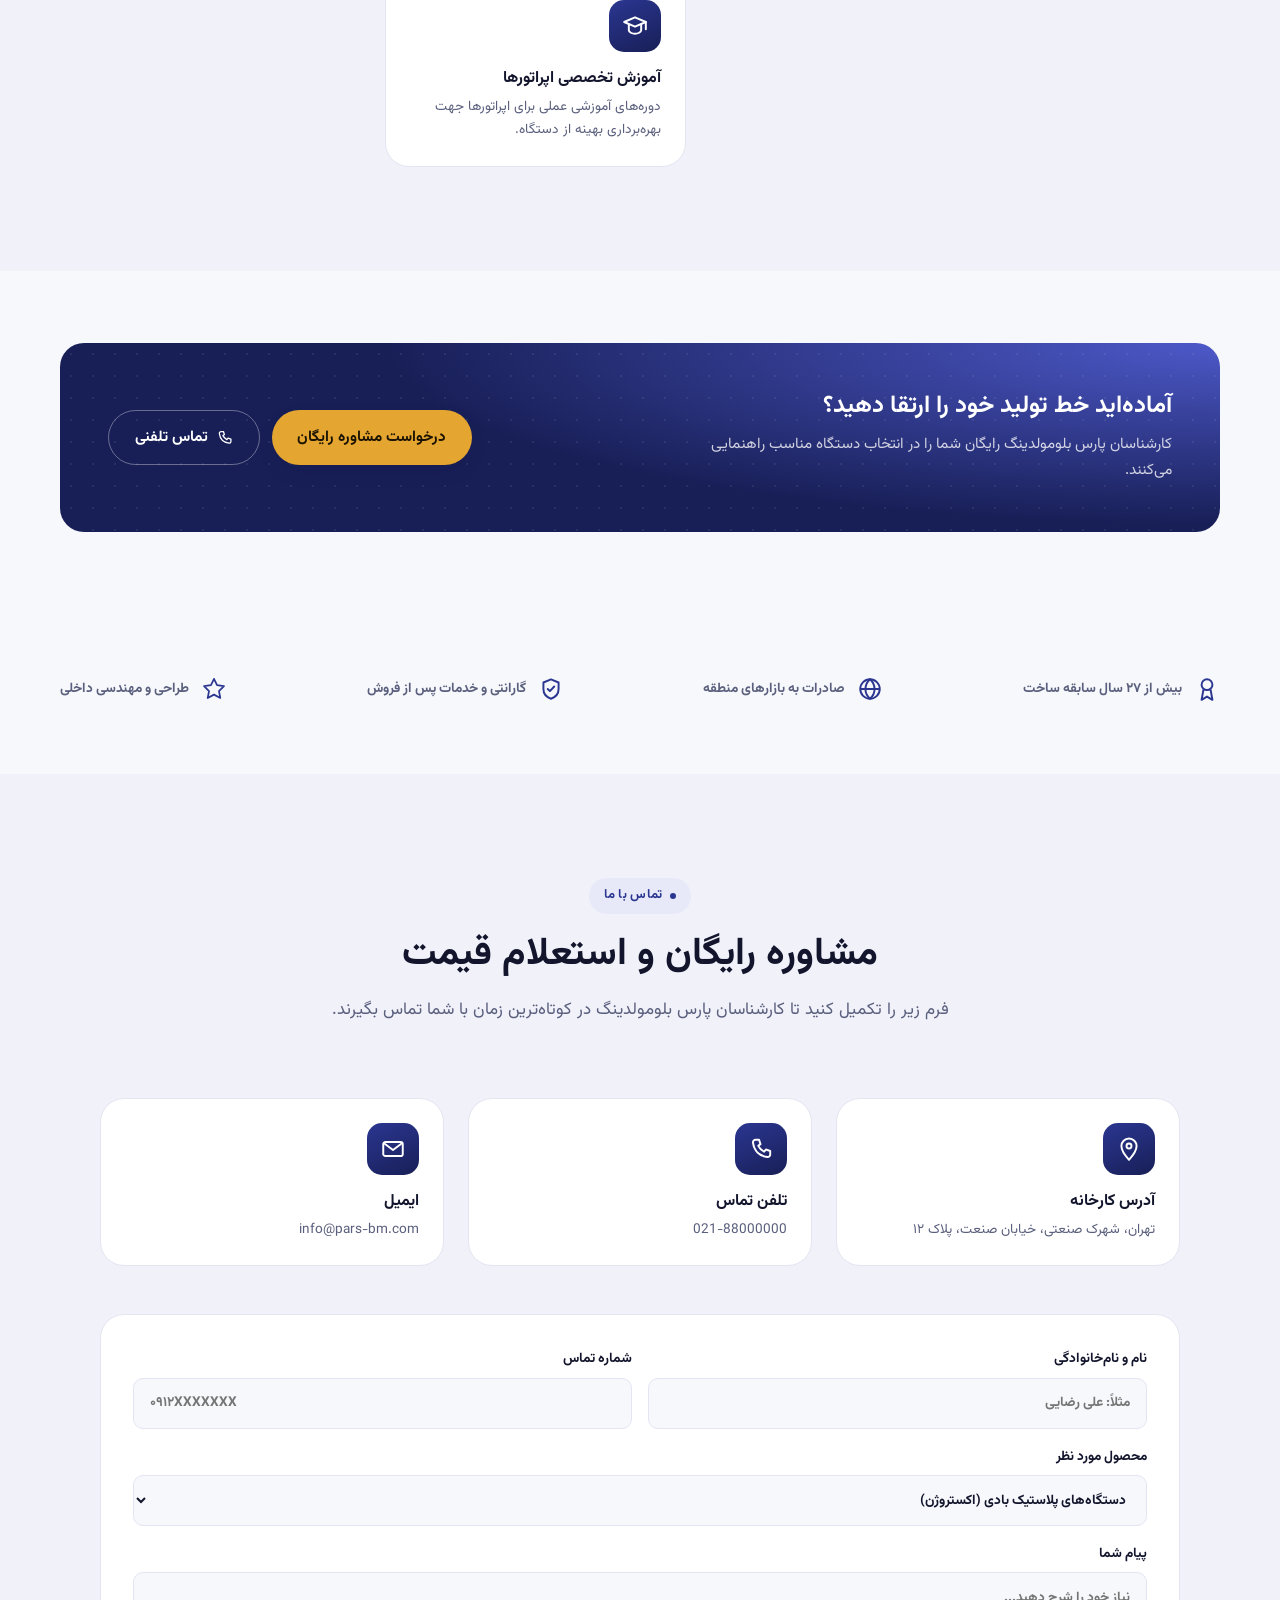
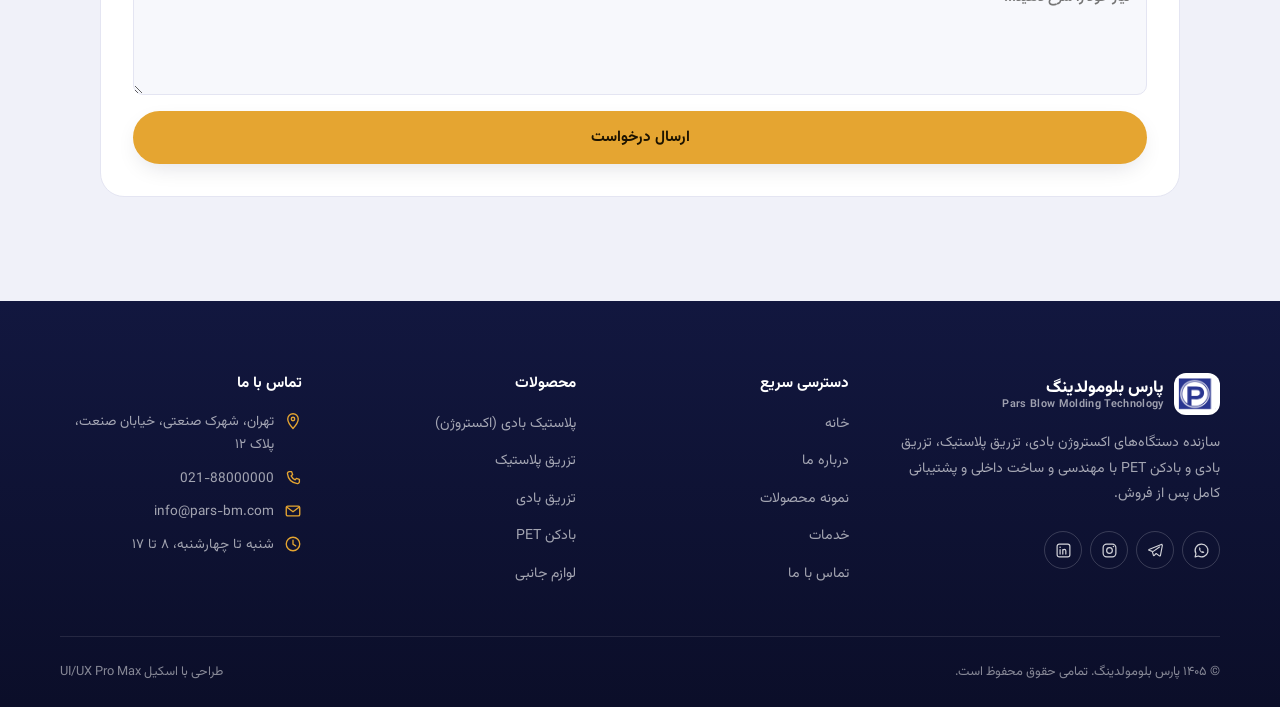
==== commit e9b431ae: "Add functional search page (search.html) A real client-side search over the site's content, not a st" ====
--- a/index.html
+++ b/index.html
@@ -46,6 +46,7 @@
   <symbol id="i-globe" viewBox="0 0 24 24"><circle cx="12" cy="12" r="9" fill="none" stroke="currentColor" stroke-width="1.8"/><path d="M3 12h18M12 3c2.7 2.4 4.2 5.6 4.2 9S14.7 18.6 12 21c-2.7-2.4-4.2-5.6-4.2-9S9.3 5.4 12 3z" fill="none" stroke="currentColor" stroke-width="1.8"/></symbol>
   <symbol id="i-star" viewBox="0 0 24 24"><path d="M12 2.6 14.8 8.5 21.2 9.4 16.6 13.9 17.8 20.3 12 17.2 6.2 20.3 7.4 13.9 2.8 9.4 9.2 8.5 12 2.6Z" fill="none" stroke="currentColor" stroke-width="1.6" stroke-linejoin="round"/></symbol>
   <symbol id="i-arrow-up" viewBox="0 0 24 24"><path d="M12 19V5M5 12l7-7 7 7" fill="none" stroke="currentColor" stroke-width="2" stroke-linecap="round" stroke-linejoin="round"/></symbol>
+  <symbol id="i-search" viewBox="0 0 24 24"><circle cx="10.5" cy="10.5" r="6.5" fill="none" stroke="currentColor" stroke-width="1.8"/><path d="M20 20l-4.7-4.7" stroke="currentColor" stroke-width="1.8" stroke-linecap="round"/></symbol>
   <symbol id="i-bottle" viewBox="0 0 24 24"><path d="M9.4 2h5.2v3.1l1.7 2.9c.2.4.3.8.3 1.3V20a2 2 0 0 1-2 2h-5.2a2 2 0 0 1-2-2V9.3c0-.5.1-.9.3-1.3l1.7-2.9V2Z" fill="none" stroke="currentColor" stroke-width="1.7" stroke-linejoin="round"/><path d="M9.2 2h5.6M8.4 9.3h7.2M9 14h6" fill="none" stroke="currentColor" stroke-width="1.7" stroke-linecap="round"/></symbol>
   <symbol id="i-press" viewBox="0 0 24 24"><rect x="4" y="3.5" width="16" height="4" rx="1" fill="none" stroke="currentColor" stroke-width="1.7"/><rect x="4" y="16.5" width="16" height="4" rx="1" fill="none" stroke="currentColor" stroke-width="1.7"/><path d="M8 7.5v2.2M16 7.5v2.2M8 14.3v2.2M16 14.3v2.2" stroke="currentColor" stroke-width="1.7" stroke-linecap="round"/><rect x="9" y="9.7" width="6" height="4.6" rx="0.8" fill="none" stroke="currentColor" stroke-width="1.7"/></symbol>
   <symbol id="i-layers" viewBox="0 0 24 24"><path d="M12 3 21 8l-9 5-9-5 9-5Z" fill="none" stroke="currentColor" stroke-width="1.7" stroke-linejoin="round"/><path d="M3 12.3 12 17.3l9-5" fill="none" stroke="currentColor" stroke-width="1.7" stroke-linejoin="round"/><path d="M3 16.3 12 21.3l9-5" fill="none" stroke="currentColor" stroke-width="1.7" stroke-linejoin="round"/></symbol>
@@ -108,6 +109,7 @@
     </nav>
 
     <div class="header-actions">
+      <a class="icon-btn" href="search.html" aria-label="جستجو"><svg width="19" height="19"><use href="#i-search"/></svg></a>
       <button class="icon-btn theme-toggle" data-theme-toggle aria-label="تغییر حالت روشن و تاریک">
         <svg class="icon-sun" width="19" height="19"><use href="#i-sun"/></svg>
         <svg class="icon-moon" width="19" height="19"><use href="#i-moon"/></svg>
--- a/assets/css/style.css
+++ b/assets/css/style.css
@@ -788,6 +788,7 @@
 .hero__dots { display: flex; gap: 0.5rem; }
 .hero__dots button {
   width: 26px; height: 5px;
+  font-size: 0; /* JS injects a page-number label for .hero__tabs; plain dots stay bars */
   border-radius: var(--radius-full);
   background: rgba(255,255,255,0.28);
   transition: background var(--dur-fast), width var(--dur-fast);
@@ -1135,33 +1136,6 @@
 
 .hero--compact { min-height: min(560px, 78vh); }
 
-/* icon cluster used inside .hero__frame instead of .hero__photo */
-.cluster {
-  position: relative;
-  width: 78%; height: 78%;
-}
-.cluster__main {
-  position: absolute;
-  inset: 12% 20%;
-  display: flex; align-items: center; justify-content: center;
-  color: var(--brand-navy-500);
-  filter: drop-shadow(0 10px 16px rgba(12, 16, 48, 0.18));
-  animation: clusterIn var(--dur-slow) var(--ease-out);
-}
-.cluster__satellite {
-  position: absolute;
-  width: 30%; height: 30%;
-  display: flex; align-items: center; justify-content: center;
-  border-radius: var(--radius-md);
-  background: var(--color-primary-50);
-  color: var(--brand-navy-500);
-  box-shadow: var(--shadow-sm);
-  animation: clusterIn var(--dur-slow) var(--ease-out) both;
-}
-.cluster__satellite--a { top: 2%; inset-inline-start: 0%; animation-delay: 90ms; }
-.cluster__satellite--b { bottom: 4%; inset-inline-end: 2%; animation-delay: 180ms; }
-@keyframes clusterIn { from { opacity: 0; transform: scale(0.7); } to { opacity: 1; transform: scale(1); } }
-@media (prefers-reduced-motion: reduce) { .cluster__main, .cluster__satellite { animation: none; } }
 
 .cat-intro { display: grid; gap: var(--space-lg); align-items: start; }
 @media (min-width: 860px) { .cat-intro { grid-template-columns: 1.3fr 1fr; } }
@@ -1209,15 +1183,30 @@
   transition: transform var(--dur-base) var(--ease-out), box-shadow var(--dur-base);
 }
 .machine-card:hover { transform: translateY(-5px); box-shadow: var(--shadow-md); }
-.machine-card__icon {
-  width: 52px; height: 52px;
-  border-radius: 14px;
-  background: linear-gradient(155deg, var(--brand-navy-500), var(--brand-navy-700));
-  color: #fff;
-  display: flex; align-items: center; justify-content: center;
+/* Photo header — same 16/11 ratio as .product-card__art on the homepage,
+   for a consistent proportion across every card style on the site.
+   object-fit: contain (not cover) so the full source photo always shows —
+   nothing sliced off the top/sides of the machine — matted on a light
+   panel so any letterboxing reads as a deliberate frame, not a crop bug. */
+.machine-card__art {
+  /* Wide "کشیده" banner shape (matches the client's existing site's
+     category-archive cards) instead of the squarish 16/11 product-card
+     ratio — object-fit: contain below still guarantees nothing is cropped. */
+  aspect-ratio: 2 / 1;
+  border-radius: var(--radius-md);
+  background: linear-gradient(155deg, #ffffff, #e9ecf8);
   margin-bottom: var(--space-sm);
-}
-.machine-card__icon svg { width: 26px; height: 26px; }
+  overflow: hidden;
+}
+:root[data-theme="dark"] .machine-card__art { background: linear-gradient(155deg, #e9ecf8, #ffffff); }
+.machine-card__art img {
+  /* Fill the frame edge-to-edge (no matte) — the source crops are tight
+     enough around the machine that cover only trims a small margin. */
+  width: 100%; height: 100%;
+  object-fit: cover;
+  transition: transform var(--dur-slow) var(--ease-out);
+}
+.machine-card:hover .machine-card__art img { transform: scale(1.06); }
 .machine-card h3 { font-size: 1rem; margin-bottom: 0.5rem; }
 .machine-card__specs { display: flex; flex-wrap: wrap; gap: 0.4rem; margin-bottom: 0.6rem; }
 .spec-chip {
@@ -1255,3 +1244,598 @@
 .pagination button[disabled] { opacity: 0.4; cursor: not-allowed; }
 .pagination button[disabled]:hover { border-color: var(--color-border); color: var(--color-text-muted); }
 .pagination svg { width: 16px; height: 16px; }
+
+/* ==========================================================================
+   Category hero — deliberately a different visual system from the homepage
+   hero (.hero__frame etc.), not a reskin of it: a scattered tile "mosaic"
+   instead of one framed photo, a giant outline index numeral instead of a
+   stat row, a scrolling icon ticker instead of a static ring, and numbered
+   tab pills instead of dot indicators.
+   ========================================================================== */
+.hero--catalog .hero__grid { transform: rotate(18deg) scale(1.6); }
+.hero__ribbon {
+  position: absolute;
+  width: 150%; height: 240px;
+  bottom: -60px; inset-inline-start: -25%;
+  background: linear-gradient(90deg, transparent, rgba(229, 165, 49, 0.18), transparent);
+  transform: rotate(-7deg);
+  filter: blur(1px);
+  pointer-events: none;
+}
+
+.hero__inner--catalog { align-items: center; }
+@media (min-width: 960px) { .hero__inner--catalog { grid-template-columns: 1fr 1.05fr; } }
+
+.hero__index {
+  display: block;
+  font-size: clamp(3.4rem, 8vw, 6rem);
+  font-weight: 800;
+  line-height: 1;
+  letter-spacing: 0.02em;
+  color: rgba(255, 255, 255, 0.08);
+  margin-bottom: -0.9rem;
+  font-variant-numeric: tabular-nums;
+}
+@supports (-webkit-text-stroke: 1px black) {
+  .hero__index { color: transparent; -webkit-text-stroke: 1.5px rgba(255, 255, 255, 0.24); }
+}
+
+.hero--catalog .hero__tag { border-radius: 8px; }
+
+/* scattered product mosaic (replaces the single .hero__frame card) */
+.mosaic { position: relative; width: 100%; max-width: 440px; aspect-ratio: 1 / 0.95; }
+.mosaic__tile { position: absolute; border-radius: var(--radius-md); }
+.mosaic__tile--1 { width: 44%; height: 54%; top: 0; inset-inline-start: 6%; z-index: 3; }
+.mosaic__tile--2 { width: 32%; height: 32%; top: 3%; inset-inline-end: 2%; z-index: 2; }
+.mosaic__tile--3 { width: 28%; height: 30%; bottom: 4%; inset-inline-start: 0; z-index: 2; }
+.mosaic__tile--4 { width: 36%; height: 36%; bottom: 0; inset-inline-end: 8%; z-index: 1; }
+.mosaic__tile--5 {
+  width: 27%; height: 27%; top: 40%; inset-inline-start: 33%; z-index: 4;
+}
+.mosaic__tile__inner {
+  width: 100%; height: 100%;
+  display: flex; flex-direction: column; align-items: center; justify-content: center;
+  gap: 0.35rem;
+  background: linear-gradient(155deg, #ffffff, #e9ecf8);
+  border-radius: inherit;
+  box-shadow: var(--shadow-lg);
+  color: var(--brand-navy-500);
+  font-size: 0.66rem; font-weight: 700; text-align: center; padding: 0.4rem;
+  animation: tileIn 0.6s var(--ease-out) both;
+}
+.mosaic__tile__inner svg { width: 38%; height: 38%; }
+.mosaic__tile--1 .mosaic__tile__inner { --rot: -4deg; animation-delay: 0ms; }
+.mosaic__tile--2 .mosaic__tile__inner { --rot: 6deg; animation-delay: 90ms; }
+.mosaic__tile--3 .mosaic__tile__inner { --rot: 4deg; animation-delay: 180ms; }
+.mosaic__tile--4 .mosaic__tile__inner { --rot: -6deg; animation-delay: 270ms; }
+.mosaic__tile--5 .mosaic__tile__inner {
+  --rot: -2deg; animation-delay: 360ms;
+  background: linear-gradient(155deg, var(--color-accent), var(--color-accent-600));
+  color: var(--color-on-accent);
+  box-shadow: var(--shadow-glow);
+}
+@keyframes tileIn {
+  from { opacity: 0; transform: translateY(14px) scale(0.82) rotate(var(--rot, 0deg)); }
+  to { opacity: 1; transform: translateY(0) scale(1) rotate(var(--rot, 0deg)); }
+}
+@media (prefers-reduced-motion: reduce) {
+  .mosaic__tile__inner { animation: none; opacity: 1; transform: rotate(var(--rot, 0deg)); }
+}
+
+/* infinite scrolling icon ticker, unique to the category hero */
+.hero__ticker {
+  position: relative;
+  z-index: 2;
+  overflow: hidden;
+  border-block: 1px solid rgba(255, 255, 255, 0.12);
+  background: rgba(255, 255, 255, 0.04);
+  padding-block: 0.65rem;
+  -webkit-mask-image: linear-gradient(90deg, transparent, #000 8%, #000 92%, transparent);
+  mask-image: linear-gradient(90deg, transparent, #000 8%, #000 92%, transparent);
+}
+.hero__ticker__track {
+  display: flex;
+  gap: 2.5rem;
+  width: max-content;
+  animation: tickerScroll 24s linear infinite;
+}
+@keyframes tickerScroll { from { transform: translateX(0); } to { transform: translateX(-50%); } }
+.hero__ticker__item {
+  display: flex; align-items: center; gap: 0.5rem;
+  font-size: 0.8rem; font-weight: 700;
+  color: rgba(255, 255, 255, 0.65);
+  white-space: nowrap;
+}
+.hero__ticker__item svg { width: 18px; height: 18px; color: var(--color-accent); flex-shrink: 0; }
+@media (prefers-reduced-motion: reduce) { .hero__ticker__track { animation: none; } }
+
+/* numbered tab pills — replaces .hero__dots for this page (same JS-generated
+   buttons; .hero__dots stays a small bar via font-size:0, this shows the
+   injected page-number text instead) */
+.hero__tabs { display: flex; gap: 0.5rem; }
+.hero__tabs button {
+  min-width: 38px; height: 34px;
+  padding-inline: 0.5rem;
+  border-radius: var(--radius-full);
+  border: 1px solid rgba(255, 255, 255, 0.25);
+  color: rgba(255, 255, 255, 0.7);
+  font-weight: 700; font-size: 0.85rem;
+  font-variant-numeric: tabular-nums;
+  transition: all var(--dur-fast);
+}
+.hero__tabs button:hover { border-color: rgba(255, 255, 255, 0.5); color: #fff; }
+.hero__tabs button.is-active { background: var(--color-accent); border-color: var(--color-accent); color: var(--color-on-accent); }
+
+/* ==========================================================================
+   Single post / article page (post.html) — WordPress-style "صفحه داخلی"
+   ========================================================================== */
+
+/* Reading progress bar */
+.reading-progress {
+  position: fixed;
+  top: var(--header-h-scrolled);
+  inset-inline: 0;
+  height: 3px;
+  z-index: 99;
+  background: transparent;
+}
+.site-header:not(.is-scrolled) ~ .reading-progress { top: var(--header-h); }
+.reading-progress__bar {
+  height: 100%;
+  width: 0%;
+  background: linear-gradient(90deg, var(--color-accent), var(--color-primary));
+  transition: width 80ms linear;
+}
+
+.post-header { max-width: 900px; margin-inline: auto; text-align: center; }
+.post-header .eyebrow { cursor: default; }
+.post-title {
+  font-size: clamp(1.6rem, 3.6vw, 2.6rem);
+  margin-block: var(--space-sm);
+  text-wrap: balance;
+}
+.post-lede { color: var(--color-text-muted); font-size: 1.05rem; max-width: 65ch; margin-inline: auto; }
+.post-meta {
+  display: flex; flex-wrap: wrap; align-items: center; justify-content: center;
+  gap: 1.4rem;
+  margin-top: var(--space-md);
+  color: var(--color-text-muted);
+  font-size: 0.86rem;
+}
+.post-meta__item { display: flex; align-items: center; gap: 0.4rem; }
+.post-meta__item svg { width: 17px; height: 17px; color: var(--color-primary); }
+.post-meta__author { display: flex; align-items: center; gap: 0.5rem; font-weight: 700; color: var(--color-text); }
+.post-meta__avatar {
+  width: 30px; height: 30px; border-radius: 50%;
+  background: linear-gradient(155deg, var(--brand-navy-500), var(--brand-navy-700));
+  color: #fff;
+  display: flex; align-items: center; justify-content: center;
+}
+.post-meta__avatar svg { width: 16px; height: 16px; color: #fff; }
+
+.post-hero-img {
+  max-width: 1080px;
+  margin: var(--space-lg) auto 0;
+  border-radius: var(--radius-lg);
+  overflow: hidden;
+  box-shadow: var(--shadow-lg);
+  aspect-ratio: 2.2 / 1;
+}
+.post-hero-img img { width: 100%; height: 100%; object-fit: cover; }
+
+.post-layout {
+  display: grid;
+  gap: var(--space-xl);
+  max-width: 1080px;
+  margin-inline: auto;
+  align-items: start;
+}
+@media (min-width: 960px) { .post-layout { grid-template-columns: 1fr 250px; } }
+
+/* Table of contents */
+.toc {
+  background: var(--color-surface);
+  border: 1px solid var(--color-border);
+  border-radius: var(--radius-lg);
+  padding: var(--space-md);
+}
+@media (min-width: 960px) { .toc { position: sticky; top: calc(var(--header-h) + var(--space-md)); } }
+.toc h2 {
+  font-size: 0.8rem; font-weight: 800; letter-spacing: 0.02em;
+  color: var(--color-text-muted); text-transform: uppercase;
+  margin-bottom: var(--space-sm);
+  display: flex; align-items: center; gap: 0.4rem;
+}
+.toc h2 svg { width: 16px; height: 16px; color: var(--color-primary); }
+.toc ol { display: flex; flex-direction: column; gap: 0.15rem; counter-reset: toc; }
+.toc li { counter-increment: toc; }
+/* Scoped to .toc ol a (not the broader .toc a) so the numbered-list
+   counter below doesn't bleed onto the tag pills / CTA link that also
+   live inside .toc but aren't part of the <ol>. */
+.toc ol a {
+  display: flex; align-items: baseline; gap: 0.5rem;
+  padding: 0.5rem 0.4rem;
+  border-radius: var(--radius-sm);
+  font-size: 0.86rem; color: var(--color-text-muted);
+  transition: background var(--dur-fast), color var(--dur-fast);
+}
+.toc ol a::before {
+  content: counter(toc);
+  font-variant-numeric: tabular-nums;
+  font-weight: 800; font-size: 0.72rem; color: var(--color-primary);
+  min-width: 1.2em;
+}
+.toc ol a:hover { background: var(--color-primary-50); color: var(--color-primary); }
+.toc ol a.is-active { background: var(--color-primary-50); color: var(--color-primary); font-weight: 700; }
+.toc__progress-note { margin-top: var(--space-sm); padding-top: var(--space-sm); border-top: 1px solid var(--color-border); font-size: 0.76rem; color: var(--color-text-faint); }
+
+.toc__tags { display: flex; flex-wrap: wrap; gap: 0.4rem; margin-top: var(--space-sm); }
+.toc__tags a {
+  font-size: 0.74rem; font-weight: 700;
+  padding: 0.3rem 0.65rem;
+  border-radius: var(--radius-full);
+  background: var(--color-primary-50);
+  color: var(--color-primary);
+  transition: background var(--dur-fast), color var(--dur-fast);
+}
+.toc__tags a:hover { background: var(--color-primary); color: #fff; }
+
+.toc__cta {
+  margin-top: var(--space-md);
+  padding-top: var(--space-md);
+  border-top: 1px solid var(--color-border);
+  text-align: center;
+}
+.toc__cta-icon {
+  width: 42px; height: 42px; margin-inline: auto 0.5rem;
+  border-radius: 50%;
+  background: linear-gradient(155deg, var(--brand-navy-500), var(--brand-navy-700));
+  color: #fff;
+  display: flex; align-items: center; justify-content: center;
+}
+.toc__cta strong { display: block; font-size: 0.88rem; margin-bottom: 0.3rem; }
+.toc__cta p { font-size: 0.78rem; color: var(--color-text-muted); margin-bottom: var(--space-sm); }
+
+/* Article typography */
+.post-body {
+  /* min-width: 0 overrides the grid item's default automatic minimum size,
+     which otherwise inherits the .spec-table's min-width: 560px and forces
+     this column (and the whole page) wider than the viewport on mobile. */
+  min-width: 0;
+  font-size: 1.02rem; line-height: 1.95; color: var(--color-text);
+}
+.post-body > * + * { margin-top: var(--space-md); }
+.post-body h2 {
+  font-size: 1.4rem; font-weight: 800;
+  margin-top: var(--space-xl);
+  scroll-margin-top: calc(var(--header-h) + var(--space-md));
+  display: flex; align-items: center; gap: 0.6rem;
+}
+.post-body h2::before {
+  content: "";
+  width: 6px; height: 1.15em;
+  border-radius: var(--radius-full);
+  background: var(--color-accent);
+  flex-shrink: 0;
+}
+.post-body h3 { font-size: 1.12rem; font-weight: 800; margin-top: var(--space-lg); }
+.post-body p { color: var(--color-text-muted); }
+.post-body strong { color: var(--color-text); }
+.post-body ul, .post-body ol { color: var(--color-text-muted); padding-inline-start: 1.4rem; display: flex; flex-direction: column; gap: 0.5rem; }
+.post-body ul { list-style: none; padding-inline-start: 0; }
+/* Not flex: a list item can contain a <strong>label:</strong> followed by
+   plain text, and flex would split that into separate side-by-side columns
+   instead of one wrapping paragraph. The bullet is an absolutely positioned
+   marker instead, so the whole line flows and wraps normally. */
+.post-body ul li { position: relative; padding-inline-start: 1.2rem; }
+.post-body ul li::before {
+  content: "";
+  position: absolute;
+  inset-inline-start: 0;
+  top: 0.62em;
+  width: 8px; height: 8px;
+  border-radius: 50%;
+  background: var(--color-accent);
+}
+.post-body ol { list-style: decimal; }
+.post-body a:not(.btn) { color: var(--color-primary); font-weight: 700; text-decoration: underline; text-underline-offset: 3px; }
+
+.pull-quote {
+  position: relative;
+  background: var(--color-primary-50);
+  border-radius: var(--radius-lg);
+  padding: var(--space-lg) var(--space-lg) var(--space-lg) calc(var(--space-lg) + 1.2rem);
+  font-size: 1.15rem; font-weight: 700;
+  color: var(--color-text);
+  line-height: 1.7;
+}
+:root[data-theme="dark"] .pull-quote { background: var(--color-surface-alt); }
+.pull-quote svg { position: absolute; top: var(--space-md); inset-inline-start: var(--space-md); width: 26px; height: 26px; color: var(--color-accent); opacity: 0.8; }
+.pull-quote cite { display: block; margin-top: var(--space-sm); font-size: 0.8rem; font-weight: 700; color: var(--color-text-muted); font-style: normal; }
+
+.table-scroll { overflow-x: auto; border-radius: var(--radius-lg); border: 1px solid var(--color-border); }
+.spec-table { width: 100%; border-collapse: collapse; font-size: 0.9rem; min-width: 560px; }
+.spec-table th, .spec-table td { padding: 0.85rem 1rem; text-align: center; border-bottom: 1px solid var(--color-border); white-space: nowrap; }
+.spec-table th:first-child, .spec-table td:first-child { text-align: start; white-space: normal; }
+.spec-table thead th { background: var(--color-surface-alt); font-size: 0.8rem; color: var(--color-text-muted); font-weight: 800; }
+.spec-table tbody tr:last-child td { border-bottom: 0; }
+.spec-table tbody tr:hover { background: var(--color-primary-50); }
+.spec-table td strong { color: var(--color-primary); }
+
+.inline-cta {
+  display: flex; flex-wrap: wrap; align-items: center; justify-content: space-between; gap: var(--space-md);
+  background: linear-gradient(155deg, var(--brand-navy-500), var(--brand-navy-700));
+  color: #fff;
+  border-radius: var(--radius-lg);
+  padding: var(--space-lg);
+}
+.inline-cta h3 { font-size: 1.15rem; margin-bottom: 0.3rem; }
+.inline-cta p { color: rgba(255,255,255,0.75); font-size: 0.9rem; margin: 0; }
+
+/* FAQ accordion */
+.faq-item { border: 1px solid var(--color-border); border-radius: var(--radius-md); overflow: hidden; background: var(--color-surface); }
+.faq-item + .faq-item { margin-top: 0.6rem; }
+.faq-item__q {
+  width: 100%;
+  display: flex; align-items: center; justify-content: space-between; gap: var(--space-sm);
+  padding: 1rem 1.1rem;
+  font-weight: 700; font-size: 0.95rem;
+  text-align: start;
+}
+.faq-item__q svg { width: 18px; height: 18px; flex-shrink: 0; color: var(--color-primary); transition: transform var(--dur-fast); }
+.faq-item.is-open .faq-item__q svg { transform: rotate(180deg); }
+.faq-item__a {
+  display: grid; grid-template-rows: 0fr;
+  transition: grid-template-rows var(--dur-base) var(--ease-out);
+}
+.faq-item.is-open .faq-item__a { grid-template-rows: 1fr; }
+.faq-item__a > div { overflow: hidden; }
+.faq-item__a p { padding: 0 1.1rem 1rem; color: var(--color-text-muted); font-size: 0.9rem; }
+
+.author-box {
+  display: flex; gap: var(--space-md); align-items: flex-start;
+  background: var(--color-surface-alt);
+  border-radius: var(--radius-lg);
+  padding: var(--space-md);
+}
+.author-box__avatar {
+  width: 56px; height: 56px; border-radius: 50%; flex-shrink: 0;
+  background: linear-gradient(155deg, var(--brand-navy-500), var(--brand-navy-700));
+  color: #fff; display: flex; align-items: center; justify-content: center;
+}
+.author-box__avatar svg { width: 28px; height: 28px; }
+.author-box h4 { font-size: 0.98rem; margin-bottom: 0.25rem; }
+.author-box p { font-size: 0.86rem; color: var(--color-text-muted); }
+
+.share-bar { display: flex; align-items: center; gap: 0.6rem; }
+.share-bar span { font-size: 0.82rem; font-weight: 700; color: var(--color-text-muted); }
+.share-bar a {
+  width: 36px; height: 36px; border-radius: 50%;
+  border: 1px solid var(--color-border);
+  display: flex; align-items: center; justify-content: center;
+  color: var(--color-text-muted);
+  transition: all var(--dur-fast);
+}
+.share-bar a:hover { border-color: var(--color-primary); color: var(--color-primary); background: var(--color-primary-50); }
+.share-bar svg { width: 16px; height: 16px; }
+
+.related-grid { display: grid; gap: var(--space-md); grid-template-columns: repeat(auto-fit, minmax(230px, 1fr)); }
+.related-card {
+  background: var(--color-surface);
+  border: 1px solid var(--color-border);
+  border-radius: var(--radius-lg);
+  overflow: hidden;
+  transition: transform var(--dur-base) var(--ease-out), box-shadow var(--dur-base);
+}
+.related-card:hover { transform: translateY(-5px); box-shadow: var(--shadow-md); }
+.related-card__art { aspect-ratio: 16/10; overflow: hidden; }
+.related-card__art img { width: 100%; height: 100%; object-fit: cover; transition: transform var(--dur-slow) var(--ease-out); }
+.related-card:hover .related-card__art img { transform: scale(1.06); }
+.related-card__body { padding: 1rem 1.1rem; }
+.related-card__body span { font-size: 0.72rem; font-weight: 700; color: var(--color-accent-600); }
+.related-card__body h4 { font-size: 0.95rem; margin-top: 0.3rem; line-height: 1.5; }
+
+.comments-head { display: flex; align-items: center; justify-content: space-between; margin-bottom: var(--space-md); }
+.comment-list { display: flex; flex-direction: column; gap: var(--space-md); margin-bottom: var(--space-lg); }
+.comment {
+  display: flex; gap: 0.75rem;
+  padding-bottom: var(--space-md);
+  border-bottom: 1px solid var(--color-border);
+}
+.comment__avatar {
+  width: 40px; height: 40px; border-radius: 50%; flex-shrink: 0;
+  background: var(--color-primary-100); color: var(--color-primary);
+  display: flex; align-items: center; justify-content: center;
+}
+.comment__avatar svg { width: 20px; height: 20px; }
+.comment__head { display: flex; align-items: center; gap: 0.6rem; margin-bottom: 0.3rem; }
+.comment__head strong { font-size: 0.9rem; }
+.comment__head span { font-size: 0.76rem; color: var(--color-text-faint); }
+.comment p { font-size: 0.9rem; color: var(--color-text-muted); }
+.comment__reply { display: inline-block; margin-top: 0.4rem; font-size: 0.8rem; font-weight: 700; color: var(--color-primary); }
+
+@media (max-width: 640px) {
+  .post-meta { gap: 0.9rem; }
+  .inline-cta { flex-direction: column; align-items: flex-start; }
+}
+
+/* ==========================================================================
+   404 page (404.html)
+   ========================================================================== */
+.notfound-hero {
+  position: relative;
+  overflow: hidden;
+  background: radial-gradient(120% 140% at 50% -10%, var(--brand-navy-300) 0%, var(--brand-navy-700) 46%, var(--brand-navy-900) 100%);
+  color: #fff;
+  padding-block: calc(var(--space-3xl) + var(--space-md)) var(--space-2xl);
+  text-align: center;
+}
+.notfound-inner { position: relative; z-index: 2; }
+
+.notfound-figure {
+  position: relative;
+  display: flex; align-items: center; justify-content: center; gap: 0.4rem;
+  margin-bottom: var(--space-md);
+}
+.notfound-digit {
+  font-size: clamp(4rem, 13vw, 8rem);
+  font-weight: 800; line-height: 1;
+  font-variant-numeric: tabular-nums;
+}
+.notfound-gear {
+  width: clamp(3.2rem, 10vw, 6.4rem); height: clamp(3.2rem, 10vw, 6.4rem);
+  border-radius: 50%;
+  background: linear-gradient(155deg, var(--color-accent), var(--color-accent-600));
+  color: var(--color-on-accent);
+  display: flex; align-items: center; justify-content: center;
+  box-shadow: var(--shadow-glow);
+}
+.notfound-gear svg { width: 62%; height: 62%; animation: gearSpin 7s linear infinite; }
+@keyframes gearSpin { to { transform: rotate(360deg); } }
+@media (prefers-reduced-motion: reduce) { .notfound-gear svg { animation: none; } }
+
+.notfound-hero .hero__chip { position: absolute; }
+.notfound-hero .hero__chip--a { top: -8%; inset-inline-start: 6%; }
+.notfound-hero .hero__chip--b { bottom: -14%; inset-inline-end: 4%; }
+@media (max-width: 640px) { .notfound-hero .hero__chip { display: none; } }
+
+.notfound-hero h1 {
+  font-size: clamp(1.5rem, 3.4vw, 2.2rem);
+  max-width: 640px; margin: 0 auto var(--space-sm);
+  text-wrap: balance;
+}
+.notfound-hero > .container > p {
+  color: rgba(255, 255, 255, 0.75);
+  max-width: 52ch; margin: 0 auto var(--space-lg);
+}
+
+.notfound-search {
+  max-width: 460px; margin: 0 auto var(--space-lg);
+  display: flex; align-items: center; gap: 0.3rem;
+  background: rgba(255, 255, 255, 0.08);
+  border: 1px solid rgba(255, 255, 255, 0.18);
+  border-radius: var(--radius-full);
+  padding: 0.3rem;
+}
+.notfound-search input {
+  flex: 1; min-width: 0;
+  background: transparent; border: 0; color: #fff;
+  padding: 0.6rem 0.9rem; font-family: inherit; font-size: 0.92rem;
+}
+.notfound-search input::placeholder { color: rgba(255, 255, 255, 0.5); }
+.notfound-search input:focus { outline: none; }
+.notfound-search button {
+  width: 40px; height: 40px; flex-shrink: 0;
+  border-radius: 50%;
+  background: var(--color-accent); color: var(--color-on-accent);
+  display: flex; align-items: center; justify-content: center;
+}
+.notfound-search button svg { width: 17px; height: 17px; }
+
+.quicklink-grid { display: grid; grid-template-columns: repeat(auto-fit, minmax(150px, 1fr)); gap: var(--space-md); }
+.quicklink-card {
+  display: flex; flex-direction: column; align-items: center; text-align: center; gap: 0.6rem;
+  padding: var(--space-md);
+  background: var(--color-surface);
+  border: 1px solid var(--color-border);
+  border-radius: var(--radius-lg);
+  transition: transform var(--dur-base) var(--ease-out), box-shadow var(--dur-base), border-color var(--dur-base);
+}
+.quicklink-card:hover { transform: translateY(-5px); box-shadow: var(--shadow-md); border-color: transparent; }
+.quicklink-card__icon {
+  width: 50px; height: 50px; border-radius: 50%;
+  background: var(--color-primary-100); color: var(--color-primary);
+  display: flex; align-items: center; justify-content: center;
+}
+.quicklink-card__icon svg { width: 23px; height: 23px; }
+.quicklink-card strong { font-size: 0.9rem; }
+
+/* ==========================================================================
+   Search page (search.html)
+   ========================================================================== */
+.search-hero {
+  position: relative; overflow: hidden;
+  background: radial-gradient(120% 160% at 50% -10%, var(--brand-navy-300) 0%, var(--brand-navy-700) 46%, var(--brand-navy-900) 100%);
+  color: #fff;
+  padding-block: calc(var(--space-2xl) + var(--space-sm)) var(--space-xl);
+  text-align: center;
+}
+.search-hero__inner { position: relative; z-index: 2; }
+.search-hero h1 { font-size: clamp(1.4rem, 3vw, 1.9rem); margin-bottom: var(--space-sm); }
+.search-form {
+  max-width: 620px; margin: 0 auto;
+  display: flex; align-items: center; gap: 0.4rem;
+  background: rgba(255, 255, 255, 0.1);
+  border: 1px solid rgba(255, 255, 255, 0.2);
+  border-radius: var(--radius-full);
+  padding: 0.35rem;
+}
+.search-form input {
+  flex: 1; min-width: 0;
+  background: transparent; border: 0; color: #fff;
+  padding: 0.75rem 1rem; font-family: inherit; font-size: 1rem;
+}
+.search-form input::placeholder { color: rgba(255, 255, 255, 0.5); }
+.search-form input:focus { outline: none; }
+.search-form button {
+  width: 44px; height: 44px; flex-shrink: 0;
+  border-radius: 50%;
+  background: var(--color-accent); color: var(--color-on-accent);
+  display: flex; align-items: center; justify-content: center;
+}
+.search-form button svg { width: 18px; height: 18px; }
+
+.popular-chips { display: flex; flex-wrap: wrap; justify-content: center; gap: 0.5rem; margin-top: var(--space-md); }
+.popular-chips span { font-size: 0.82rem; color: rgba(255, 255, 255, 0.55); align-self: center; }
+.popular-chips button {
+  font-size: 0.82rem; font-weight: 700;
+  padding: 0.4rem 0.9rem;
+  border-radius: var(--radius-full);
+  border: 1px solid rgba(255, 255, 255, 0.22);
+  color: rgba(255, 255, 255, 0.85);
+  transition: all var(--dur-fast);
+}
+.popular-chips button:hover { background: rgba(255, 255, 255, 0.12); border-color: rgba(255, 255, 255, 0.4); }
+
+.search-meta {
+  display: flex; flex-wrap: wrap; align-items: center; justify-content: space-between;
+  gap: var(--space-md);
+  margin-bottom: var(--space-lg);
+}
+.search-meta__count { font-size: 0.92rem; color: var(--color-text-muted); }
+.search-meta__count strong { color: var(--color-text); }
+
+.search-results { display: flex; flex-direction: column; gap: 0; max-width: 760px; }
+.search-result {
+  padding-block: var(--space-md);
+  border-bottom: 1px solid var(--color-border);
+}
+.search-result:first-child { padding-top: 0; }
+.search-result__badge {
+  display: inline-flex; align-items: center; gap: 0.35rem;
+  font-size: 0.7rem; font-weight: 800;
+  padding: 0.22rem 0.6rem;
+  border-radius: var(--radius-full);
+  background: var(--color-primary-50);
+  color: var(--color-primary);
+  margin-bottom: 0.5rem;
+}
+.search-result__badge svg { width: 12px; height: 12px; }
+.search-result h3 { font-size: 1.1rem; margin-bottom: 0.25rem; }
+.search-result h3 a { color: var(--color-text); transition: color var(--dur-fast); }
+.search-result h3 a:hover { color: var(--color-primary); text-decoration: underline; text-underline-offset: 3px; }
+.search-result__url { font-size: 0.78rem; color: var(--color-success); direction: ltr; text-align: start; margin-bottom: 0.35rem; font-family: inherit; }
+.search-result__excerpt { font-size: 0.9rem; color: var(--color-text-muted); line-height: 1.8; }
+.search-result__excerpt mark { background: var(--color-accent-100); color: var(--color-text); border-radius: 3px; padding: 0 0.15em; }
+
+.search-empty { text-align: center; padding-block: var(--space-2xl); max-width: 460px; margin-inline: auto; }
+.search-empty__icon {
+  width: 72px; height: 72px; margin: 0 auto var(--space-md);
+  border-radius: 50%;
+  background: var(--color-surface-alt);
+  color: var(--color-text-faint);
+  display: flex; align-items: center; justify-content: center;
+}
+.search-empty__icon svg { width: 32px; height: 32px; }
+.search-empty h2 { font-size: 1.15rem; margin-bottom: 0.5rem; }
+.search-empty p { color: var(--color-text-muted); font-size: 0.92rem; margin-bottom: var(--space-lg); }
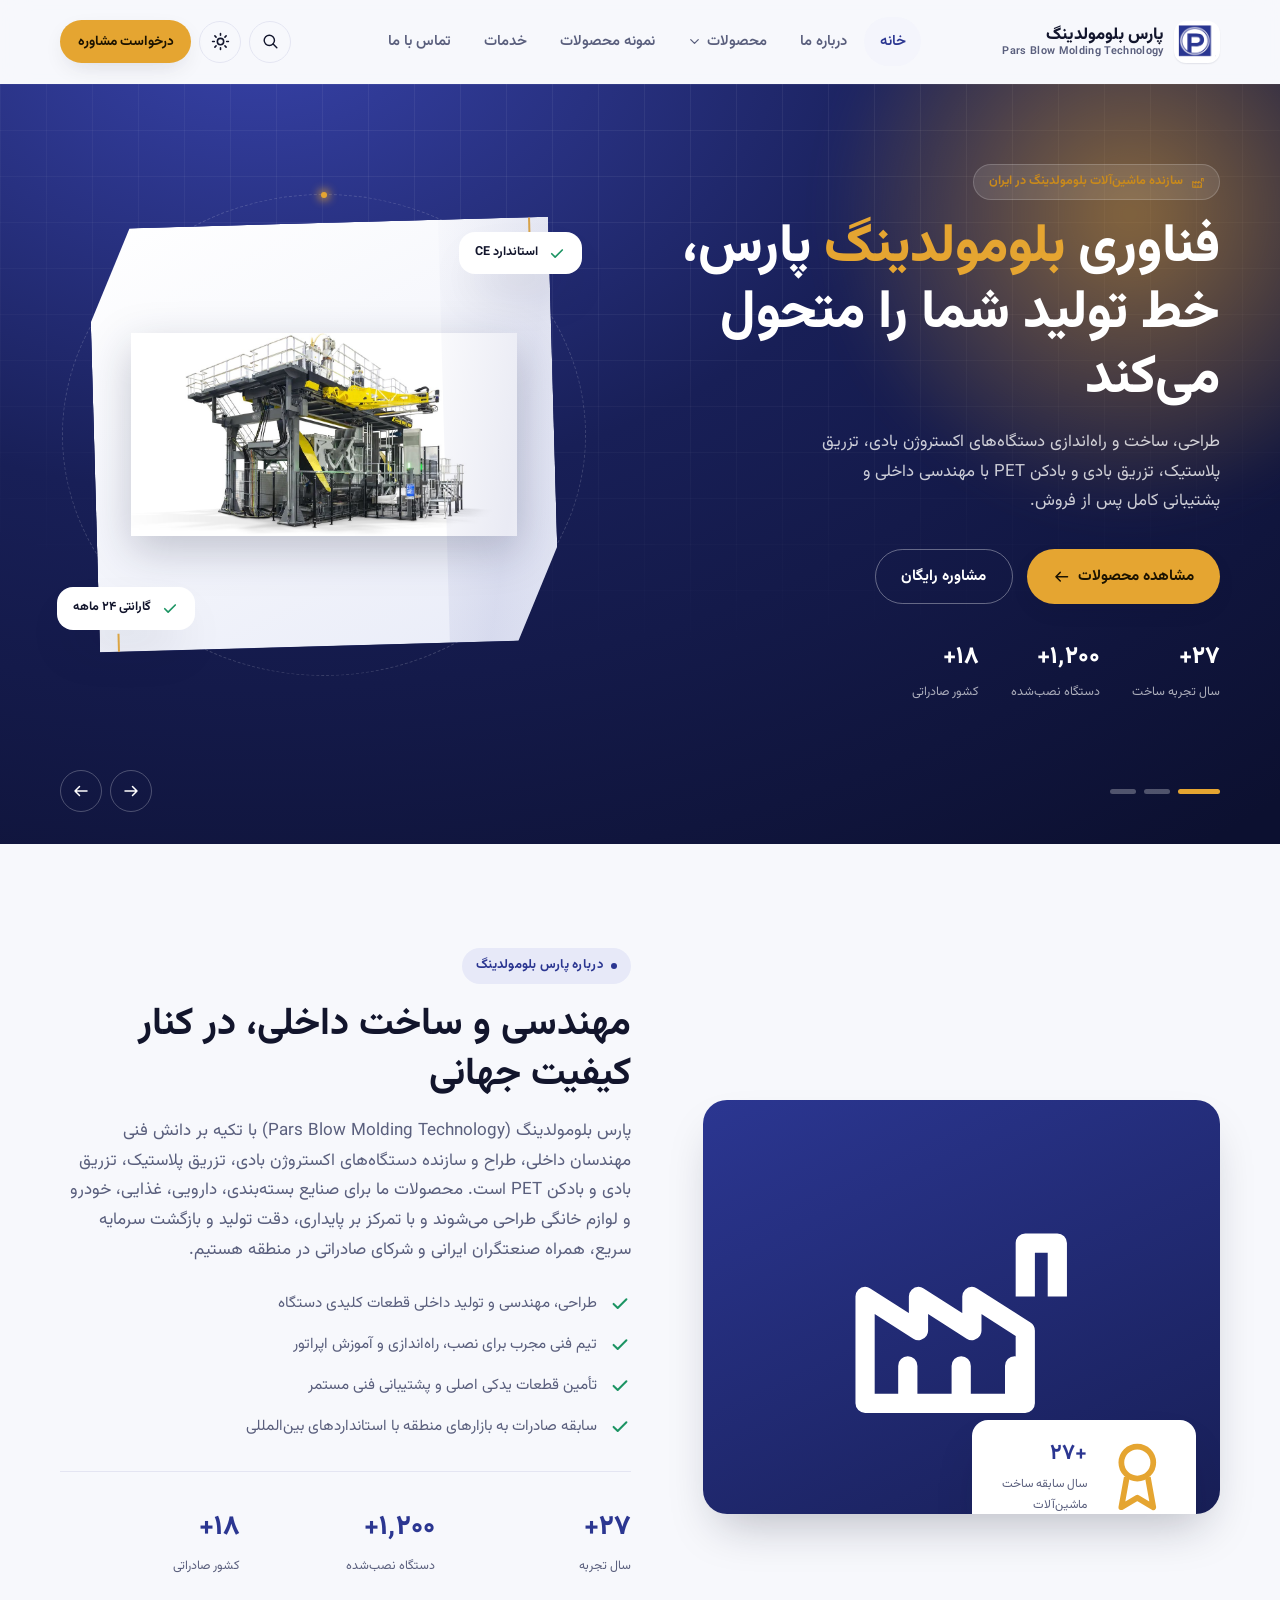
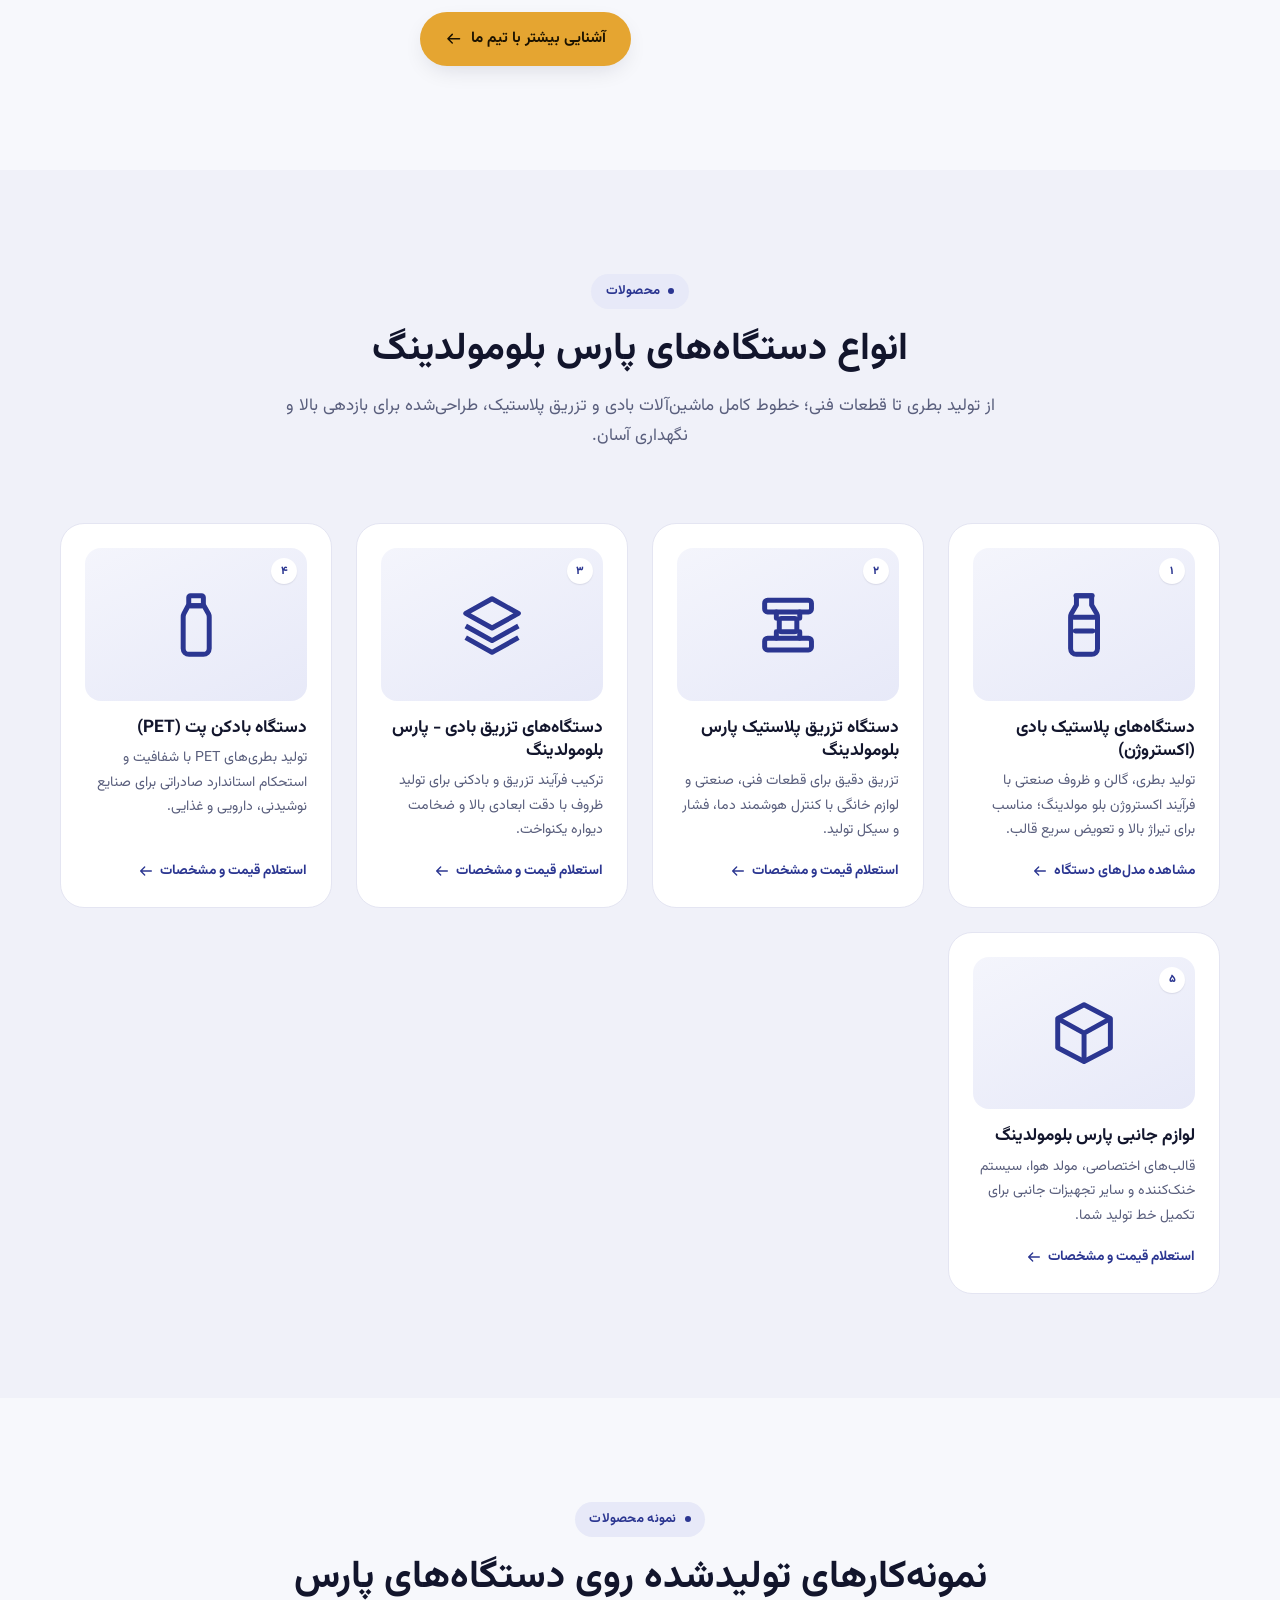
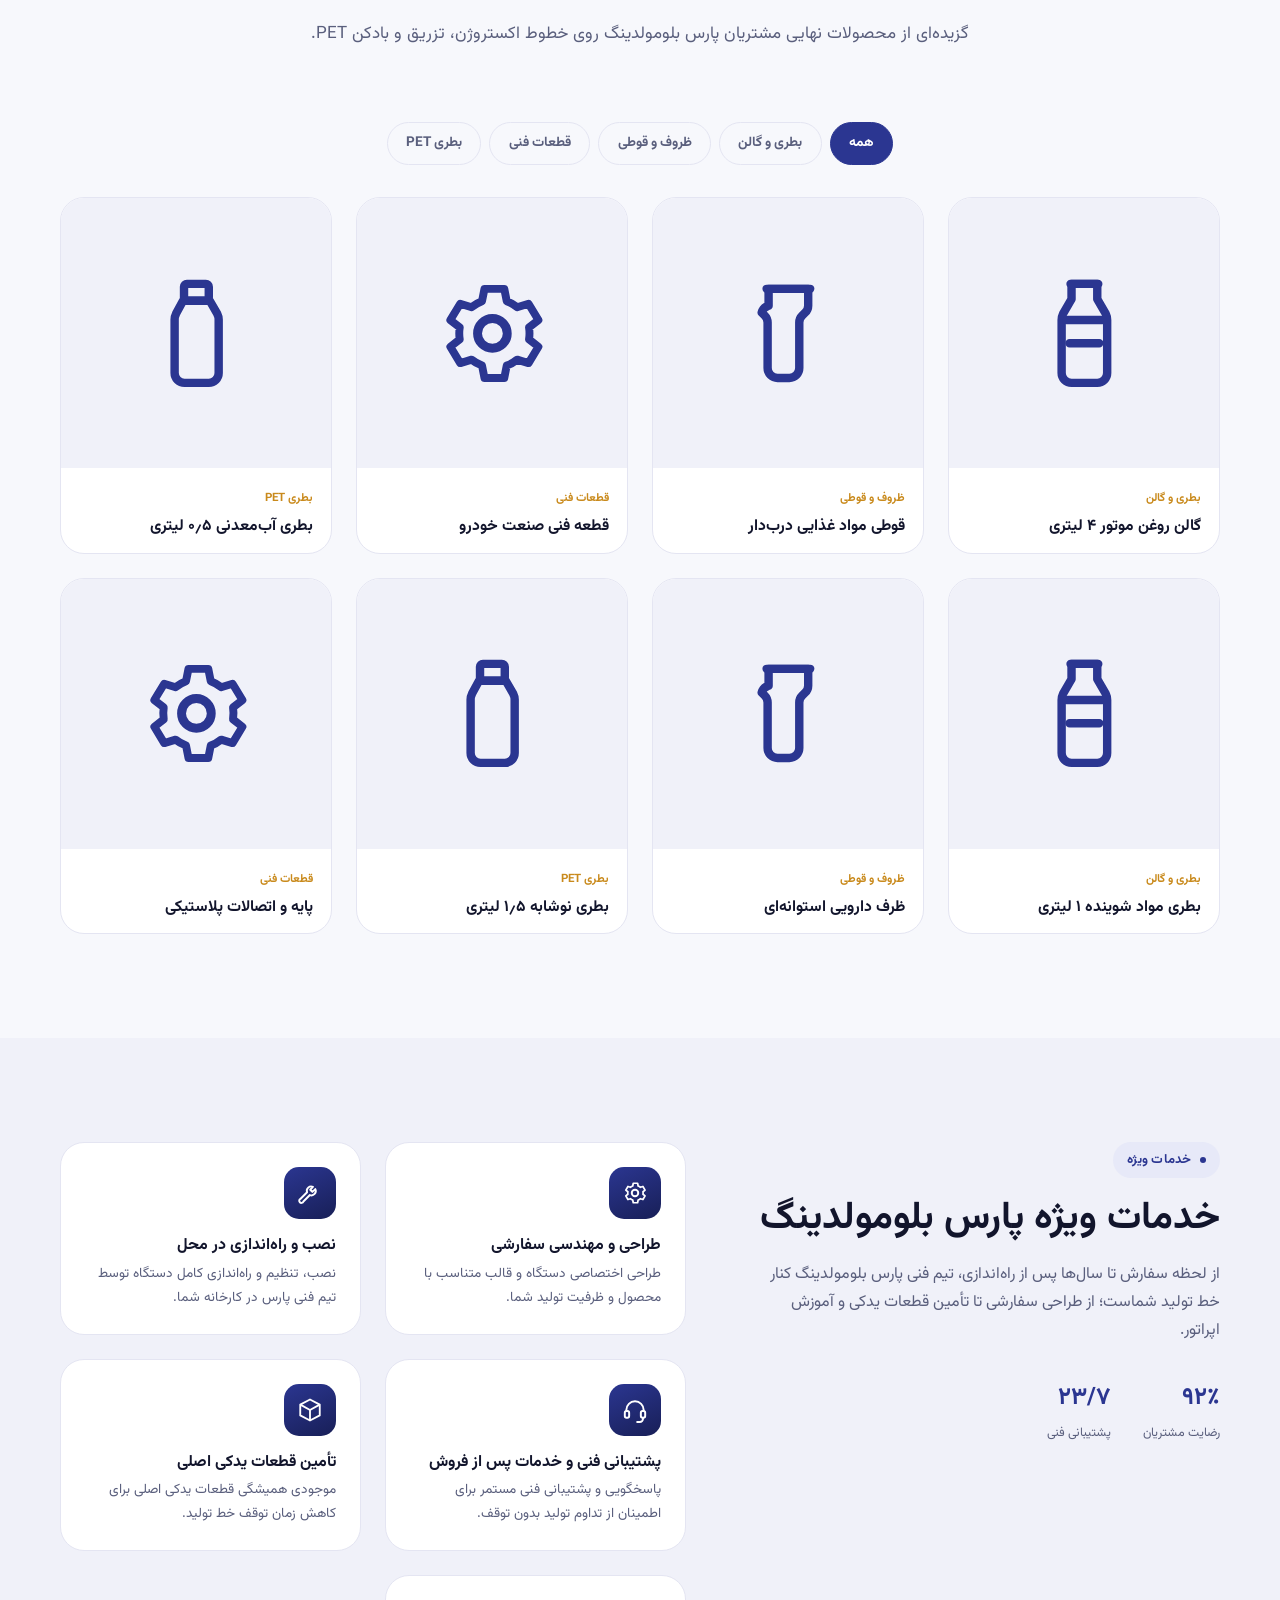
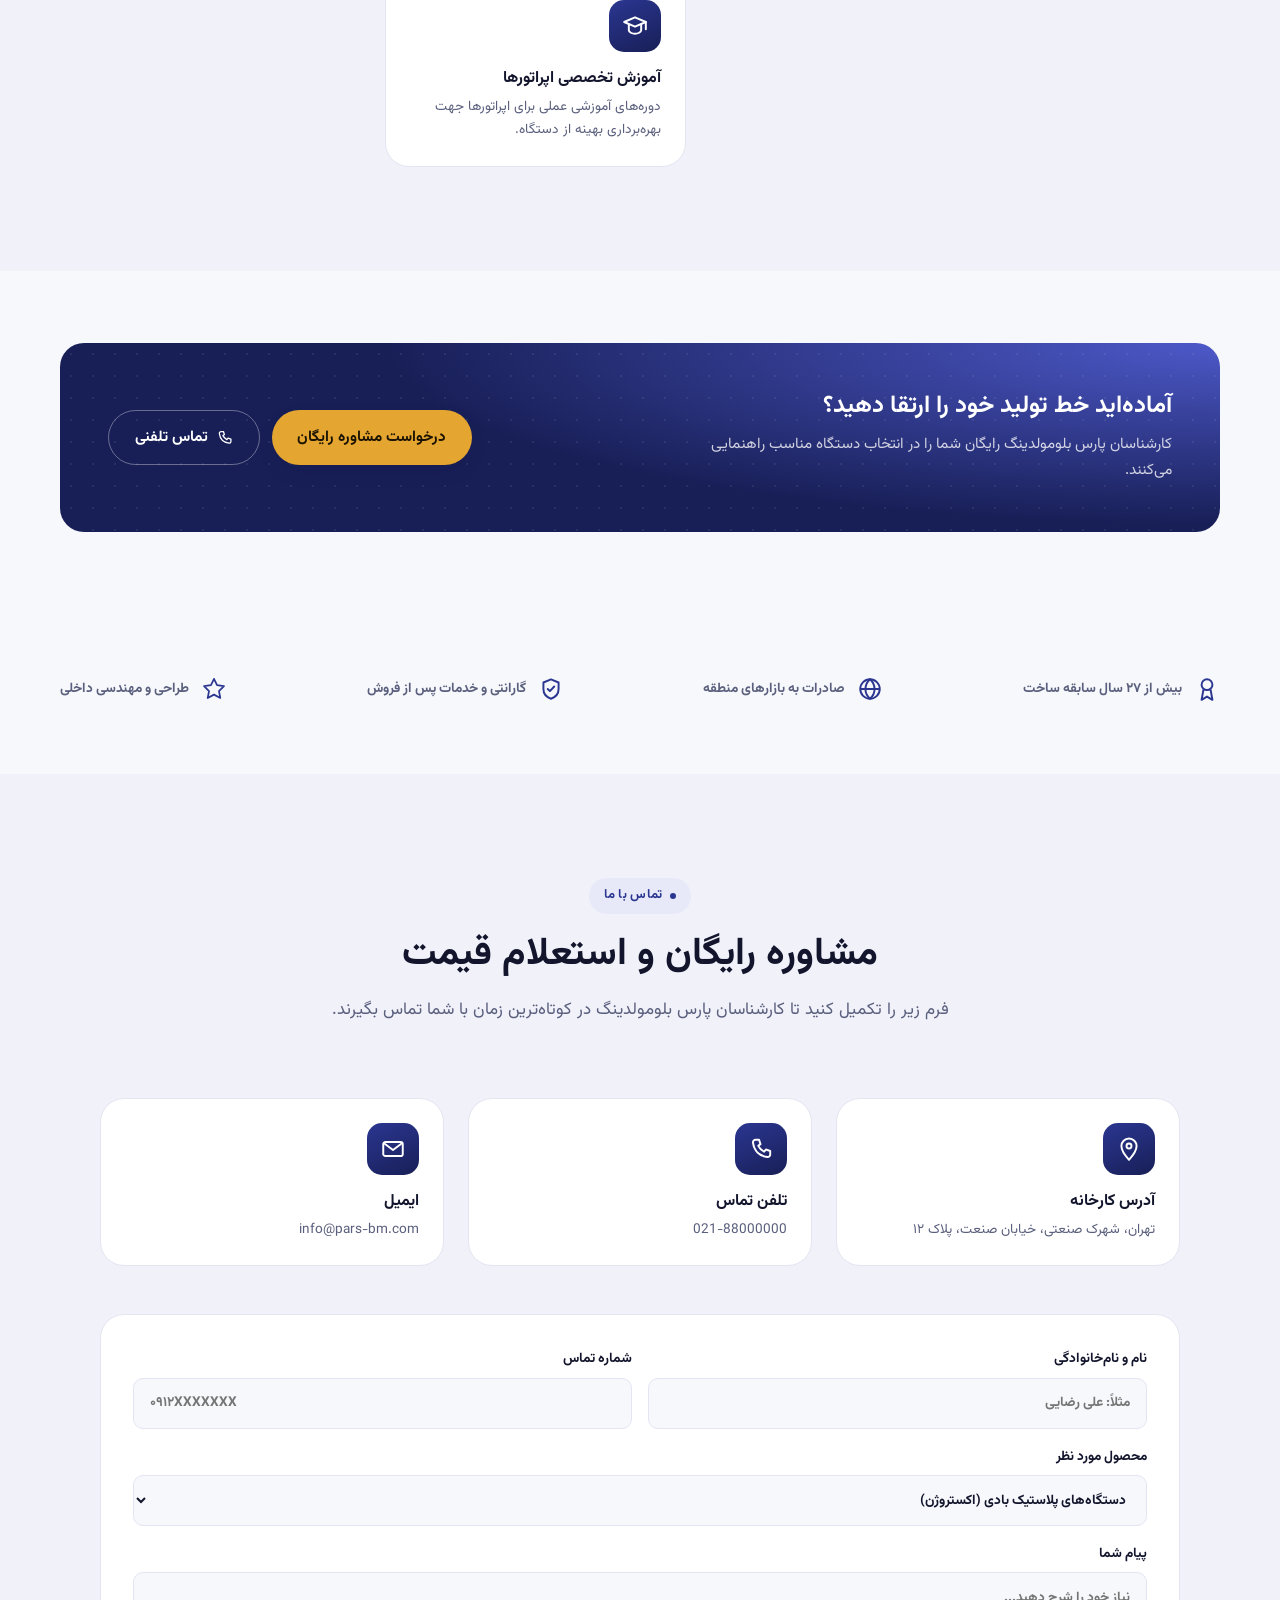
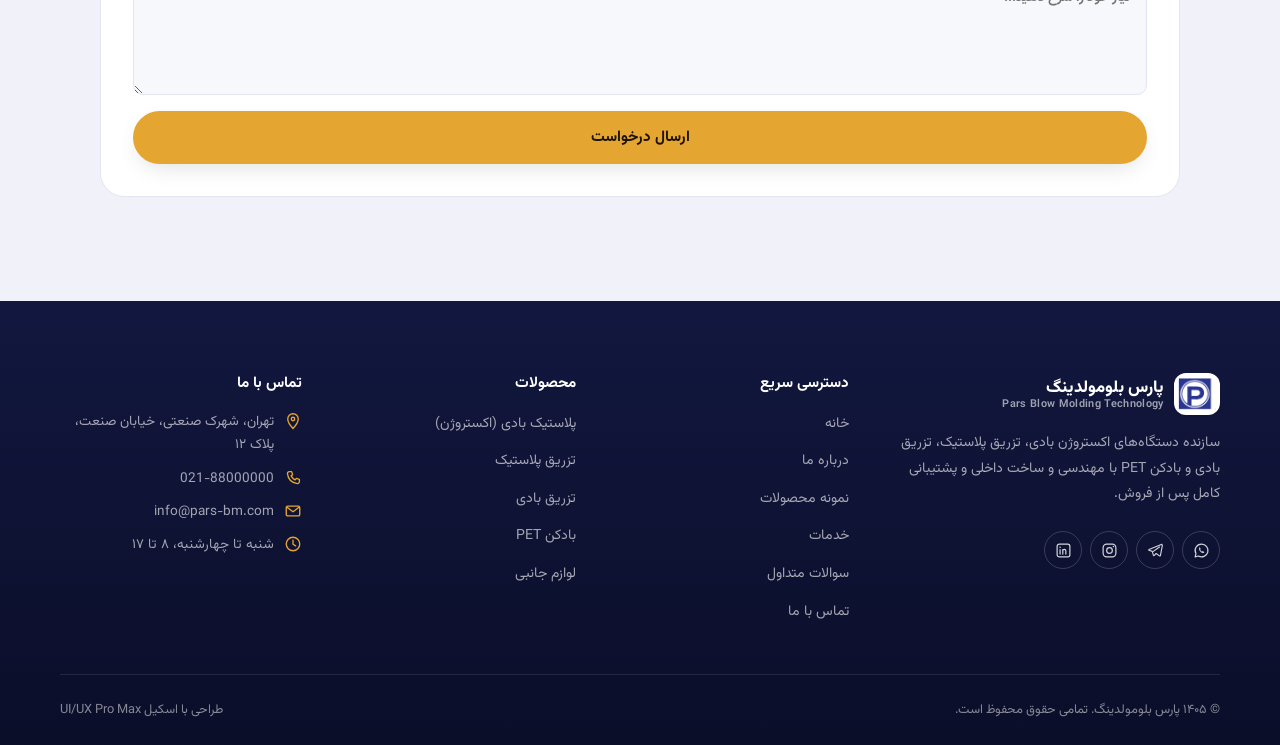
==== commit d573d99c: "Add categorized FAQ page (faq.html) - Backlit control-panel category buttons (6 categories, 21 real " ====
--- a/index.html
+++ b/index.html
@@ -153,6 +153,7 @@
       </li>
       <li><a href="#samples">نمونه محصولات</a></li>
       <li><a href="#services">خدمات</a></li>
+      <li><a href="faq.html">سوالات متداول</a></li>
       <li><a href="#contact">تماس با ما</a></li>
     </ul>
 
@@ -547,6 +548,7 @@
           <li><a href="#about">درباره ما</a></li>
           <li><a href="#samples">نمونه محصولات</a></li>
           <li><a href="#services">خدمات</a></li>
+          <li><a href="faq.html">سوالات متداول</a></li>
           <li><a href="#contact">تماس با ما</a></li>
         </ul>
       </div>
--- a/assets/css/style.css
+++ b/assets/css/style.css
@@ -1839,3 +1839,114 @@
 .search-empty__icon svg { width: 32px; height: 32px; }
 .search-empty h2 { font-size: 1.15rem; margin-bottom: 0.5rem; }
 .search-empty p { color: var(--color-text-muted); font-size: 0.92rem; margin-bottom: var(--space-lg); }
+
+/* ==========================================================================
+   FAQ page (faq.html) — its own signature: a giant outline "؟" behind the
+   hero (same device family as the 404 gear-numeral and the category page's
+   outline index, applied to this page's own subject), a backlit
+   "control-panel" row of category buttons, and live search that filters
+   and highlights across every accordion at once.
+   ========================================================================== */
+.faq-hero {
+  position: relative; overflow: hidden;
+  background: radial-gradient(120% 150% at 50% -10%, var(--brand-navy-300) 0%, var(--brand-navy-700) 46%, var(--brand-navy-900) 100%);
+  color: #fff;
+  padding-block: calc(var(--space-2xl) + var(--space-sm)) var(--space-xl);
+  text-align: center;
+}
+.faq-hero__mark {
+  position: absolute;
+  top: -4%; inset-inline-end: 2%;
+  font-size: clamp(9rem, 22vw, 16rem);
+  font-weight: 800; line-height: 1;
+  color: rgba(255, 255, 255, 0.06);
+  transform: rotate(8deg);
+  pointer-events: none;
+  user-select: none;
+}
+@supports (-webkit-text-stroke: 1px black) {
+  .faq-hero__mark { color: transparent; -webkit-text-stroke: 1.5px rgba(255, 255, 255, 0.14); }
+}
+@media (max-width: 720px) { .faq-hero__mark { display: none; } }
+.faq-hero__inner { position: relative; z-index: 2; }
+.faq-hero h1 { font-size: clamp(1.5rem, 3.2vw, 2.2rem); max-width: 640px; margin: 0 auto var(--space-sm); text-wrap: balance; }
+.faq-hero > .container p.faq-hero__desc { color: rgba(255, 255, 255, 0.75); max-width: 54ch; margin: 0 auto var(--space-lg); }
+.faq-hero__stats { display: flex; justify-content: center; gap: var(--space-xl); margin-top: var(--space-lg); }
+.faq-hero__stats div strong { display: block; font-size: 1.4rem; font-weight: 800; }
+.faq-hero__stats div span { font-size: 0.78rem; color: rgba(255, 255, 255, 0.6); }
+
+/* backlit "control panel" category selector */
+.faq-categories {
+  display: grid;
+  grid-template-columns: repeat(auto-fit, minmax(150px, 1fr));
+  gap: var(--space-sm);
+  margin-bottom: var(--space-2xl);
+}
+.faq-cat-btn {
+  position: relative;
+  display: flex; flex-direction: column; align-items: center; gap: 0.55rem;
+  text-align: center;
+  padding: var(--space-md) var(--space-sm);
+  background: var(--color-surface);
+  border: 1px solid var(--color-border);
+  border-radius: var(--radius-lg);
+  transition: transform var(--dur-base) var(--ease-out), box-shadow var(--dur-base), border-color var(--dur-base);
+}
+.faq-cat-btn:hover, .faq-cat-btn.is-active { transform: translateY(-4px); box-shadow: var(--shadow-md); border-color: transparent; }
+.faq-cat-btn__led {
+  position: absolute; top: 0.7rem; inset-inline-end: 0.7rem;
+  width: 7px; height: 7px; border-radius: 50%;
+  background: var(--color-border);
+  transition: background var(--dur-fast), box-shadow var(--dur-fast);
+}
+.faq-cat-btn:hover .faq-cat-btn__led, .faq-cat-btn.is-active .faq-cat-btn__led {
+  background: var(--color-accent);
+  box-shadow: 0 0 8px 1px var(--color-accent);
+}
+.faq-cat-btn__icon {
+  width: 46px; height: 46px; border-radius: 50%;
+  background: linear-gradient(155deg, var(--brand-navy-500), var(--brand-navy-700));
+  color: #fff;
+  display: flex; align-items: center; justify-content: center;
+}
+.faq-cat-btn__icon svg { width: 22px; height: 22px; }
+.faq-cat-btn strong { font-size: 0.85rem; }
+.faq-cat-btn span { font-size: 0.72rem; color: var(--color-text-faint); font-variant-numeric: tabular-nums; }
+
+.faq-search {
+  max-width: 460px; margin: 0 auto;
+  display: flex; align-items: center; gap: 0.3rem;
+  background: rgba(255, 255, 255, 0.1);
+  border: 1px solid rgba(255, 255, 255, 0.2);
+  border-radius: var(--radius-full);
+  padding: 0.3rem;
+}
+.faq-search input {
+  flex: 1; min-width: 0;
+  background: transparent; border: 0; color: #fff;
+  padding: 0.65rem 1rem; font-family: inherit; font-size: 0.92rem;
+}
+.faq-search input::placeholder { color: rgba(255, 255, 255, 0.5); }
+.faq-search input:focus { outline: none; }
+.faq-search button {
+  width: 40px; height: 40px; flex-shrink: 0;
+  border-radius: 50%;
+  background: var(--color-accent); color: var(--color-on-accent);
+  display: flex; align-items: center; justify-content: center;
+}
+.faq-search button svg { width: 17px; height: 17px; }
+
+.faq-group { margin-bottom: var(--space-2xl); scroll-margin-top: calc(var(--header-h) + var(--space-md)); }
+.faq-group__head { display: flex; align-items: center; gap: 0.75rem; margin-bottom: var(--space-md); }
+.faq-group__icon {
+  width: 40px; height: 40px; border-radius: 12px; flex-shrink: 0;
+  background: var(--color-primary-100); color: var(--color-primary);
+  display: flex; align-items: center; justify-content: center;
+}
+.faq-group__icon svg { width: 20px; height: 20px; }
+.faq-group__head h2 { font-size: 1.15rem; }
+.faq-group__head span { font-size: 0.78rem; color: var(--color-text-muted); }
+.faq-group .faq-list { display: flex; flex-direction: column; gap: 0.6rem; }
+.faq-item mark { background: var(--color-accent-100); color: var(--color-text); border-radius: 3px; padding: 0 0.15em; }
+
+.faq-cta { max-width: 900px; margin-inline: auto; }
